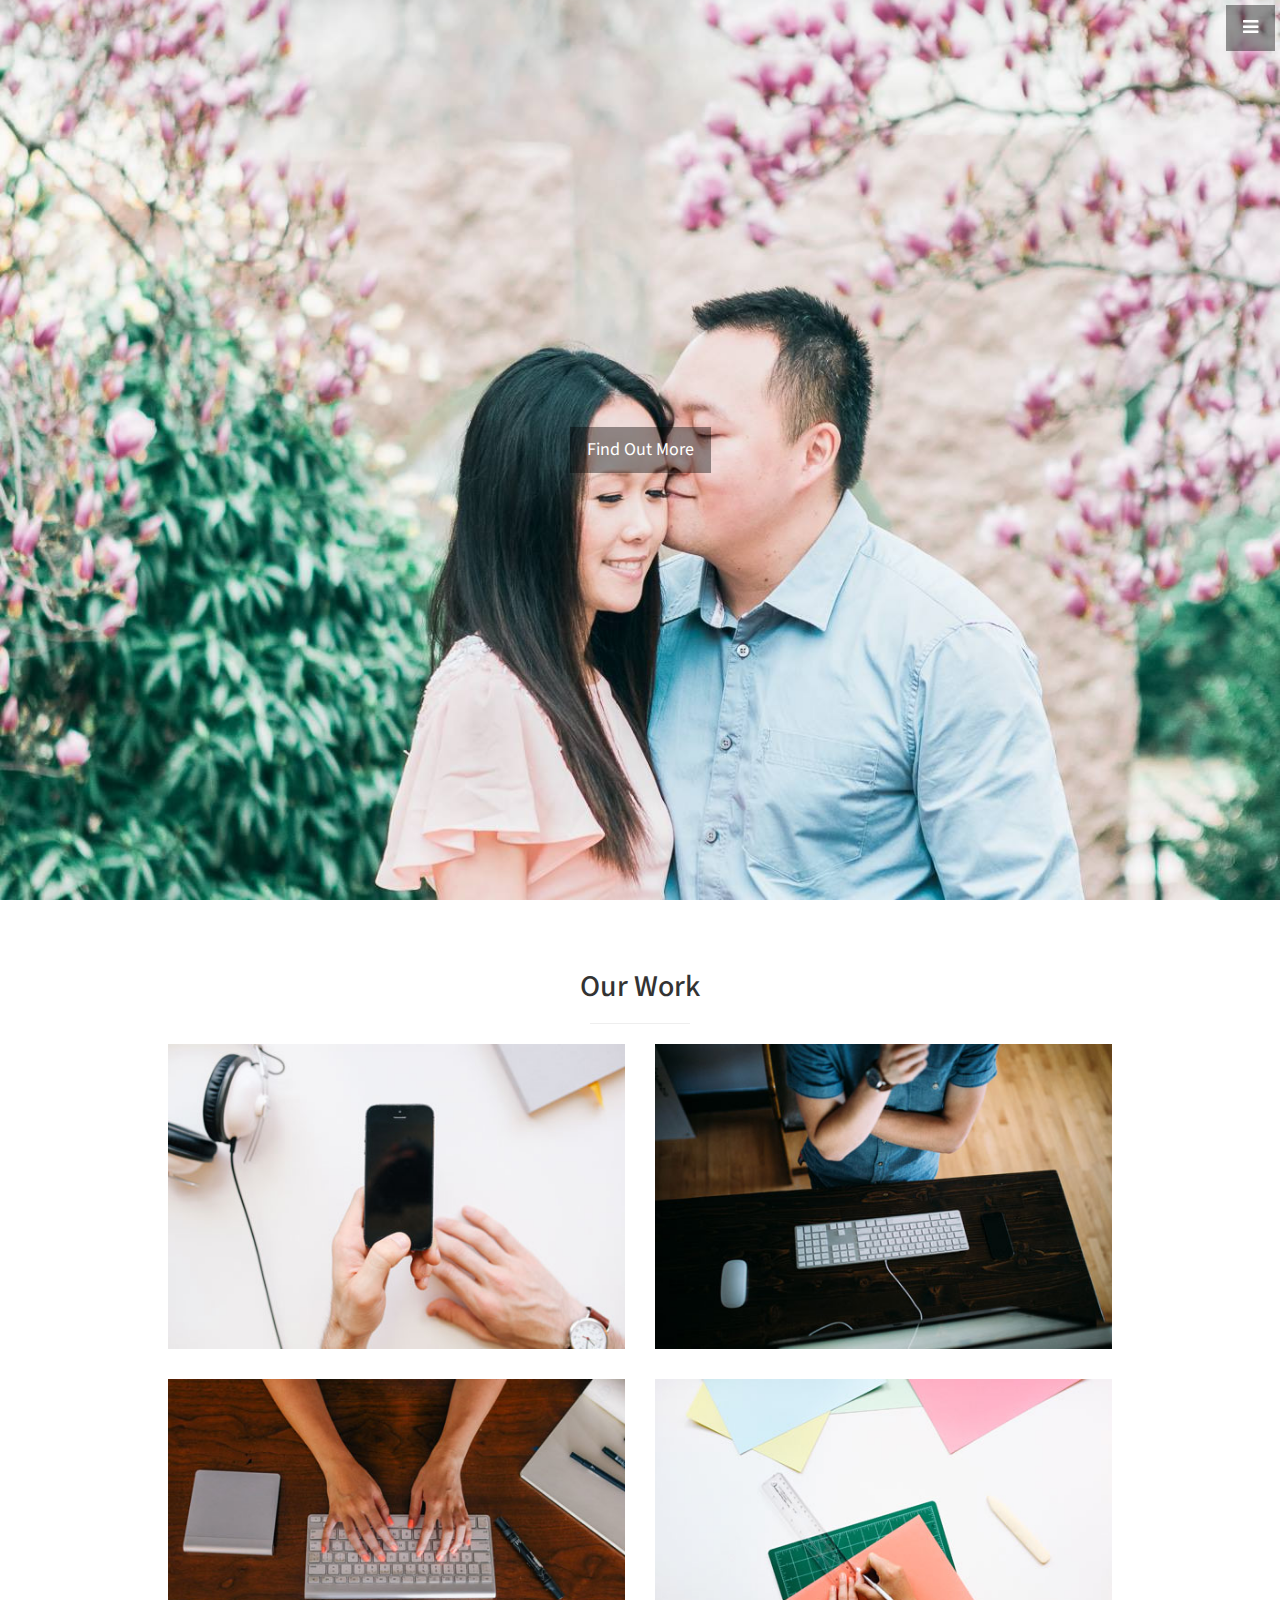
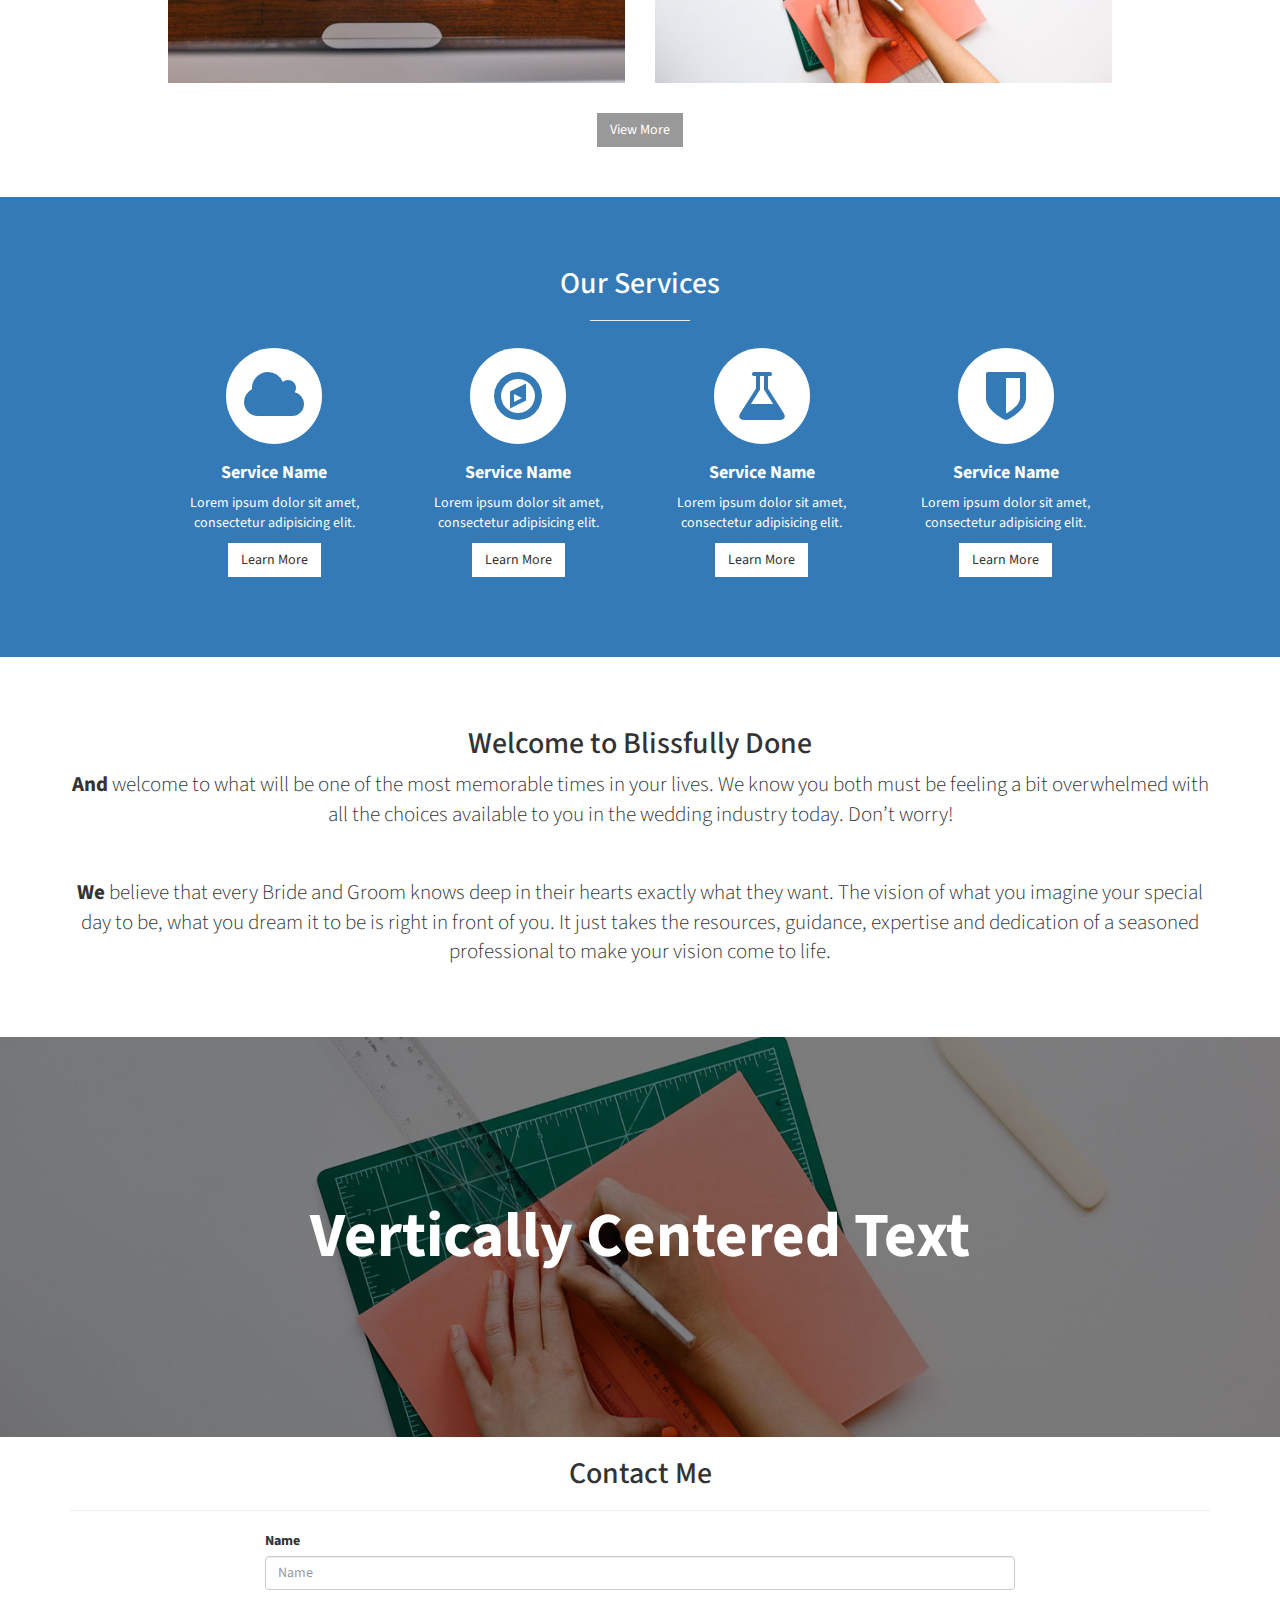
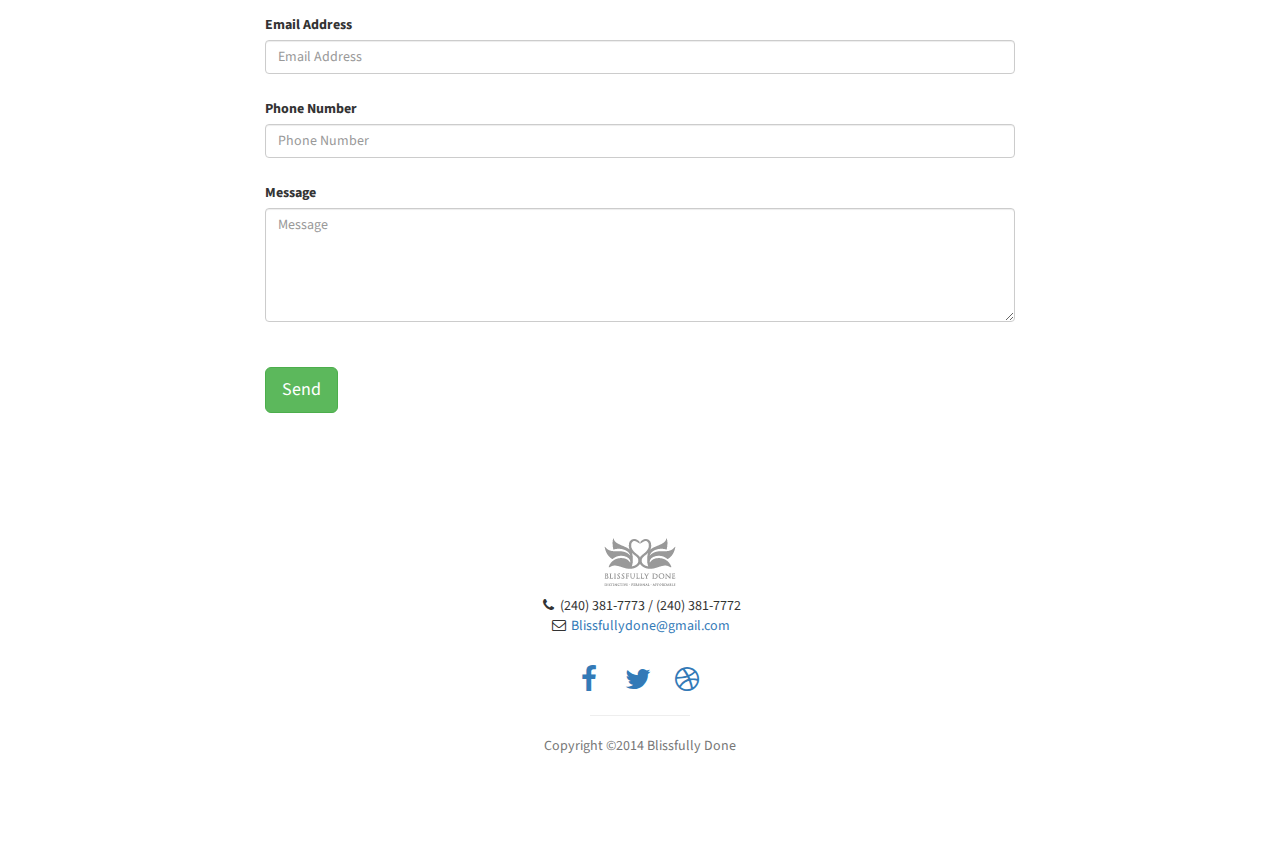
==== BootStrapSample/public_html/Home.html @ 76c8456a "Updated files" ====
<!DOCTYPE html>
<html lang="en">

<head>

    <meta charset="utf-8">
    <meta http-equiv="X-UA-Compatible" content="IE=edge">
    <meta name="viewport" content="width=device-width, initial-scale=1">
    <meta name="description" content="">
    <meta name="author" content="">

    <title>Blissfully Done</title>

    <!-- Bootstrap Core CSS -->
    <link href="css/bootstrap.min.css" rel="stylesheet">

    <!-- Custom CSS -->
    <link href="css/stylish-portfolio.css" rel="stylesheet">

    <!-- Custom Fonts -->
    <link href="font-awesome/css/font-awesome.min.css" rel="stylesheet" type="text/css">
    <link href="http://fonts.googleapis.com/css?family=Source+Sans+Pro:300,400,700,300italic,400italic,700italic" rel="stylesheet" type="text/css">

    <!-- HTML5 Shim and Respond.js IE8 support of HTML5 elements and media queries -->
    <!-- WARNING: Respond.js doesn't work if you view the page via file:// -->
    <!--[if lt IE 9]>
        <script src="https://oss.maxcdn.com/libs/html5shiv/3.7.0/html5shiv.js"></script>
        <script src="https://oss.maxcdn.com/libs/respond.js/1.4.2/respond.min.js"></script>
    <![endif]-->

</head>

<body>

    <!-- Navigation -->
    <a id="menu-toggle" href="#" class="btn btn-dark btn-lg toggle"><i class="fa fa-bars"></i></a>
    <nav id="sidebar-wrapper">
        <ul class="sidebar-nav">
            <a id="menu-close" href="#" class="btn btn-light btn-lg pull-right toggle"><i class="fa fa-times"></i></a>
            <li class="sidebar-brand">
                <a href="#top"  onclick = $("#menu-close").click(); >Blissfully Done</a>
            </li>
            <li>
                <a href="#top" onclick = $("#menu-close").click(); >Home</a>
            </li>
             <li>
                <a href="#portfolio" onclick = $("#menu-close").click(); >Portfolio</a>
            </li>            
            <li>
                <a href="#services" onclick = $("#menu-close").click(); >Services</a>
            </li>
           <li>
                <a href="#about" onclick = $("#menu-close").click(); >About</a>
            </li>
            <li>
                <a href="#contact" onclick = $("#menu-close").click(); >Contact</a>
            </li>
        </ul>
    </nav>

    <!-- Header -->
    <header id="top" class="header">
        <div class="text-vertical-center">            
            <a href="#portfolio" class="btn btn-dark btn-lg">Find Out More</a>
        </div>
    </header>

     <!-- Portfolio -->
    <section id="portfolio" class="portfolio">
        <div class="container">
            <div class="row">
                <div class="col-lg-10 col-lg-offset-1 text-center">
                    <h2>Our Work</h2>
                    <hr class="small">
                    <div class="row">
                        <div class="col-md-6">
                            <div class="portfolio-item">
                                <a href="#">
                                    <img class="img-portfolio img-responsive" src="Images/portfolio-1.jpg">
                                </a>
                            </div>
                        </div>
                        <div class="col-md-6">
                            <div class="portfolio-item">
                                <a href="#">
                                    <img class="img-portfolio img-responsive" src="Images/portfolio-2.jpg">
                                </a>
                            </div>
                        </div>
                        <div class="col-md-6">
                            <div class="portfolio-item">
                                <a href="#">
                                    <img class="img-portfolio img-responsive" src="Images/portfolio-3.jpg">
                                </a>
                            </div>
                        </div>
                        <div class="col-md-6">
                            <div class="portfolio-item">
                                <a href="#">
                                    <img class="img-portfolio img-responsive" src="Images/portfolio-4.jpg">
                                </a>
                            </div>
                        </div>
                    </div>
                    <!-- /.row (nested) -->
                    <a id="btnViewMore" href="#ViewMore" onclick = $("#btnViewMore").click(); class="btn btn-dark">View More</a>
                </div>
                <!-- /.col-lg-10 -->
            </div>
            <!-- /.row -->
        </div>
        <!-- /.container -->
    </section>
    
     <!-- View More -->
     <section id="ViewMore" class="Viewmore">
        <div class="container">
            <div class="row">
                <div class="col-lg-10 col-lg-offset-1 text-center">                    
                    <hr class="small">
                    <div class="row">
                        <div class="col-sm-2">
                            <div class="portfolio-item">
                                <a href="#">
                                    <img class="img-portfolio img-responsive" src="Images/portfolio-1.jpg">
                                </a>
                            </div>
                        </div>
                        <div class="col-sm-2">
                            <div class="portfolio-item">
                                <a href="#">
                                    <img class="img-portfolio img-responsive" src="Images/portfolio-2.jpg">
                                </a>
                            </div>
                        </div>
                        <div class="col-sm-2">
                            <div class="portfolio-item">
                                <a href="#">
                                    <img class="img-portfolio img-responsive" src="Images/portfolio-3.jpg">
                                </a>
                            </div>
                        </div>
                        <div class="col-sm-2">
                            <div class="portfolio-item">
                                <a href="#">
                                    <img class="img-portfolio img-responsive" src="Images/portfolio-4.jpg">
                                </a>
                            </div>
                        </div>
                    </div>                   
                </div>                
            </div>
        </div>
    </section>

    <!-- Services -->
    <!-- The circle icons use Font Awesome's stacked icon classes. For more information, visit http://fontawesome.io/examples/ -->
    <section id="services" class="services bg-primary">
        <div class="container">
            <div class="row text-center">
                <div class="col-lg-10 col-lg-offset-1">
                    <h2>Our Services</h2>
                    <hr class="small">
                    <div class="row">
                        <div class="col-md-3 col-sm-6">
                            <div class="service-item">
                                <span class="fa-stack fa-4x">
                                <i class="fa fa-circle fa-stack-2x"></i>
                                <i class="fa fa-cloud fa-stack-1x text-primary"></i>
                            </span>
                                <h4>
                                    <strong>Service Name</strong>
                                </h4>
                                <p>Lorem ipsum dolor sit amet, consectetur adipisicing elit.</p>
                                <a href="#" class="btn btn-light">Learn More</a>
                            </div>
                        </div>
                        <div class="col-md-3 col-sm-6">
                            <div class="service-item">
                                <span class="fa-stack fa-4x">
                                <i class="fa fa-circle fa-stack-2x"></i>
                                <i class="fa fa-compass fa-stack-1x text-primary"></i>
                            </span>
                                <h4>
                                    <strong>Service Name</strong>
                                </h4>
                                <p>Lorem ipsum dolor sit amet, consectetur adipisicing elit.</p>
                                <a href="#" class="btn btn-light">Learn More</a>
                            </div>
                        </div>
                        <div class="col-md-3 col-sm-6">
                            <div class="service-item">
                                <span class="fa-stack fa-4x">
                                <i class="fa fa-circle fa-stack-2x"></i>
                                <i class="fa fa-flask fa-stack-1x text-primary"></i>
                            </span>
                                <h4>
                                    <strong>Service Name</strong>
                                </h4>
                                <p>Lorem ipsum dolor sit amet, consectetur adipisicing elit.</p>
                                <a href="#" class="btn btn-light">Learn More</a>
                            </div>
                        </div>
                        <div class="col-md-3 col-sm-6">
                            <div class="service-item">
                                <span class="fa-stack fa-4x">
                                <i class="fa fa-circle fa-stack-2x"></i>
                                <i class="fa fa-shield fa-stack-1x text-primary"></i>
                            </span>
                                <h4>
                                    <strong>Service Name</strong>
                                </h4>
                                <p>Lorem ipsum dolor sit amet, consectetur adipisicing elit.</p>
                                <a href="#" class="btn btn-light">Learn More</a>
                            </div>
                        </div>
                    </div>
                    <!-- /.row (nested) -->
                </div>
                <!-- /.col-lg-10 -->
            </div>
            <!-- /.row -->
        </div>
        <!-- /.container -->
    </section>

    <!-- About -->
    <section id="about" class="about">
        <div class="container">
            <div class="row">
                <div class="col-lg-12 text-center">
                    <h2>Welcome to Blissfully Done</h2>
                    <p class="lead"><b>And</b> welcome to what will be one of the most memorable times in your lives. We know you both must be feeling a bit overwhelmed with all the choices available to you in the wedding industry today. Don’t worry! </br> </br>  </p>
                    <p class="lead"><b>We</b> believe that every Bride and Groom knows deep in their hearts exactly what they want. The vision of what you imagine your special day to be, what you dream it to be is right in front of you. It just takes the resources, guidance, expertise and dedication of a seasoned professional to make your vision come to life.</p>
                </div>
            </div>
            <!-- /.row -->
        </div>
        <!-- /.container -->
    </section>
 
    
   <!-- Callout -->
   <aside class="callout">
        <div class="text-vertical-center">
            <h1>Vertically Centered Text</h1>
        </div>
    </aside>

   

    <!-- Call to Action 
    <aside class="call-to-action bg-primary">
        <div class="container">
            <div class="row">
                <div class="col-lg-12 text-center">
                    <h3>The buttons below are impossible to resist.</h3>
                    <a href="#" class="btn btn-lg btn-light">Click Me!</a>
                    <a href="#" class="btn btn-lg btn-dark">Look at Me!</a>
                </div>
            </div>
        </div>
    </aside>
-->
    <!-- Map 
    <section id="contact" class="map">
        <iframe width="100%" height="100%" frameborder="0" scrolling="no" marginheight="0" marginwidth="0" src="https://maps.google.com/maps?f=q&amp;source=s_q&amp;hl=en&amp;geocode=&amp;q=Twitter,+Inc.,+Market+Street,+San+Francisco,+CA&amp;aq=0&amp;oq=twitter&amp;sll=28.659344,-81.187888&amp;sspn=0.128789,0.264187&amp;ie=UTF8&amp;hq=Twitter,+Inc.,+Market+Street,+San+Francisco,+CA&amp;t=m&amp;z=15&amp;iwloc=A&amp;output=embed">
        <br />
        <small>
            <a href="https://maps.google.com/maps?f=q&amp;source=embed&amp;hl=en&amp;geocode=&amp;q=Twitter,+Inc.,+Market+Street,+San+Francisco,+CA&amp;aq=0&amp;oq=twitter&amp;sll=28.659344,-81.187888&amp;sspn=0.128789,0.264187&amp;ie=UTF8&amp;hq=Twitter,+Inc.,+Market+Street,+San+Francisco,+CA&amp;t=m&amp;z=15&amp;iwloc=A"></a>
        </small>
        </iframe>
    </section>
-->
<section id="contact">
        <div class="container">
            <div class="row">
                <div class="col-lg-12 text-center">
                    <h2>Contact Me</h2>
                    <hr class="star-primary">
                </div>
            </div>
            <div class="row">
                <div class="col-lg-8 col-lg-offset-2">
                    <!-- To configure the contact form email address, go to mail/contact_me.php and update the email address in the PHP file on line 19. -->
                    <!-- The form should work on most web servers, but if the form is not working you may need to configure your web server differently. -->
                    <form name="sentMessage" id="contactForm" novalidate>
                        <div class="row control-group">
                            <div class="form-group col-xs-12 floating-label-form-group controls">
                                <label>Name</label>
                                <input type="text" class="form-control" placeholder="Name" id="name" required data-validation-required-message="Please enter your name.">
                                <p class="help-block text-danger"></p>
                            </div>
                        </div>
                        <div class="row control-group">
                            <div class="form-group col-xs-12 floating-label-form-group controls">
                                <label>Email Address</label>
                                <input type="email" class="form-control" placeholder="Email Address" id="email" required data-validation-required-message="Please enter your email address.">
                                <p class="help-block text-danger"></p>
                            </div>
                        </div>
                        <div class="row control-group">
                            <div class="form-group col-xs-12 floating-label-form-group controls">
                                <label>Phone Number</label>
                                <input type="tel" class="form-control" placeholder="Phone Number" id="phone" required data-validation-required-message="Please enter your phone number.">
                                <p class="help-block text-danger"></p>
                            </div>
                        </div>
                        <div class="row control-group">
                            <div class="form-group col-xs-12 floating-label-form-group controls">
                                <label>Message</label>
                                <textarea rows="5" class="form-control" placeholder="Message" id="message" required data-validation-required-message="Please enter a message."></textarea>
                                <p class="help-block text-danger"></p>
                            </div>
                        </div>
                        <br>
                        <div id="success"></div>
                        <div class="row">
                            <div class="form-group col-xs-12">
                                <button type="submit" class="btn btn-success btn-lg">Send</button>
                            </div>
                        </div>
                    </form>
                </div>
            </div>
        </div>
    </section>
    <!-- Footer -->
    <footer>
        <div class="container">
            <div class="row">
                <div class="col-lg-10 col-lg-offset-1 text-center">
                    <h4><strong> <a href="#">
                                    <img class="img-portfolio img-responsive" src="Images/blissfully-done-flogo.png">
                                </a>
                        </strong>
                    </h4>
                   <!-- <p>3481 Melrose Place<br>Beverly Hills, CA 90210</p> -->
                    <ul class="list-unstyled">
                        <li><i class="fa fa-phone fa-fw"></i> (240) 381-7773 / (240) 381-7772</li>
                        <li><i class="fa fa-envelope-o fa-fw"></i>  <a href="mailto:Blissfullydone@gmail.com">Blissfullydone@gmail.com</a>
                        </li>
                    </ul>
                    <br>
                    <ul class="list-inline">
                        <li>
                            <a href="#"><i class="fa fa-facebook fa-fw fa-2x"></i></a>
                        </li>
                        <li>
                            <a href="#"><i class="fa fa-twitter fa-fw fa-2x"></i></a>
                        </li>
                        <li>
                            <a href="#"><i class="fa fa-dribbble fa-fw fa-2x"></i></a>
                        </li>
                    </ul>
                    <hr class="small">
                    <p class="text-muted">Copyright &copy;2014 Blissfully Done</p>
                </div>
            </div>
        </div>
    </footer>

    <!-- jQuery -->
    <script src="js/jquery.js"></script>
    <script src="js/jqBootstrapValidation.js"></script>
    <script src="js/contact_me.js"></script>

    <!-- Bootstrap Core JavaScript -->
    <script src="js/bootstrap.min.js"></script>

    <!-- Custom Theme JavaScript -->
    <script>
    // Closes the sidebar menu
    $("#menu-close").click(function(e) {
        e.preventDefault();
        $("#sidebar-wrapper").toggleClass("active");
    });

    // Opens the sidebar menu
    $("#menu-toggle").click(function(e) {
        e.preventDefault();
        $("#sidebar-wrapper").toggleClass("active");
    });

    // Scrolls to the selected menu item on the page
    $(function() {
        $('a[href*=#]:not([href=#])').click(function() {
            if (location.pathname.replace(/^\//, '') == this.pathname.replace(/^\//, '') || location.hostname == this.hostname) {

                var target = $(this.hash);
                target = target.length ? target : $('[name=' + this.hash.slice(1) + ']');
                if (target.length) {
                    $('html,body').animate({
                        scrollTop: target.offset().top
                    }, 1000);
                    return false;
                }
            }
        });
    });
    
    //scroll to show more items when View more is clicked
    $("#btnViewMore").click(function(e){
        e.preventDefault();
        $("Viewmore").toggleclass("active");  
    });
    </script>

</body>

</html>
---- BootStrapSample/public_html/css/stylish-portfolio.css ----
/*!
 * Start Bootstrap - Stylish Portfolio Bootstrap Theme (http://startbootstrap.com)
 * Code licensed under the Apache License v2.0.
 * For details, see http://www.apache.org/licenses/LICENSE-2.0.
 */

/* Global Styles */

html,
body {
    width: 100%;
    height: 100%;
}

body {
    font-family: "Source Sans Pro","Helvetica Neue",Helvetica,Arial,sans-serif;
}

.text-vertical-center {
    display: table-cell;
    text-align: center;
    vertical-align: middle;
}

.text-vertical-center h1 {
    margin: 0;
    padding: 0;
    font-size: 4.5em;
    font-weight: 700;
}

/* Custom Button Styles */

.btn-dark {
    border-radius: 0;
    color: #fff;
    background-color: rgba(0,0,0,0.4);
}

.btn-dark:hover,
.btn-dark:focus,
.btn-dark:active {
    color: #fff;
    background-color: rgba(0,0,0,0.7);
}

.btn-light {
    border-radius: 0;
    color: #333;
    background-color: rgb(255,255,255);
}

.btn-light:hover,
.btn-light:focus,
.btn-light:active {
    color: #333;
    background-color: rgba(255,255,255,0.8);
}

/* Custom Horizontal Rule */

hr.small {
    max-width: 100px;
}

/* Side Menu */

#sidebar-wrapper {
    z-index: 1000;
    position: fixed;
    right: 0;
    width: 250px;
    height: 100%;
    margin-right: -250px;
    overflow-y: auto;
    background: #222;
    -webkit-transition: all 0.4s ease 0s;
    -moz-transition: all 0.4s ease 0s;
    -ms-transition: all 0.4s ease 0s;
    -o-transition: all 0.4s ease 0s;
    transition: all 0.4s ease 0s;
}

.sidebar-nav {
    position: absolute;
    top: 0;
    width: 250px;
    margin: 0;
    padding: 0;
    list-style: none;
}

.sidebar-nav li {
    text-indent: 20px;
    line-height: 40px;
}

.sidebar-nav li a {
    display: block;
    text-decoration: none;
    color: #999;
}

.sidebar-nav li a:hover {
    text-decoration: none;
    color: #fff;
    background: rgba(255,255,255,0.2);
}

.sidebar-nav li a:active,
.sidebar-nav li a:focus {
    text-decoration: none;
}

.sidebar-nav > .sidebar-brand {
    height: 55px;
    font-size: 18px;
    line-height: 55px;
}

.sidebar-nav > .sidebar-brand a {
    color: #999;
}

.sidebar-nav > .sidebar-brand a:hover {
    color: #fff;
    background: none;
}

#menu-toggle {
    z-index: 1;
    position: fixed;
    top: 0;
    right: 0;
}

#sidebar-wrapper.active {
    right: 250px;
    width: 250px;
    -webkit-transition: all 0.4s ease 0s;
    -moz-transition: all 0.4s ease 0s;
    -ms-transition: all 0.4s ease 0s;
    -o-transition: all 0.4s ease 0s;
    transition: all 0.4s ease 0s;
}

.toggle {
    margin: 5px 5px 0 0;
}

/* Header */

.header {
    display: table;
    position: relative;
    width: 100%;
    height: 100%;
    background: url(../Images/backgroundImage.jpg) no-repeat center center scroll;
    -webkit-background-size: cover;
    -moz-background-size: cover;
    background-size: cover;
    -o-background-size: cover;
}

/* About */

.about {
    padding: 50px 0;
}

/* Services */

.services {
    padding: 50px 0;
}

.service-item {
    margin-bottom: 30px;
}

/* Callout */

.callout {
    display: table;
    width: 100%;
    height: 400px;
    color: #fff;
    background: url(../Images/callout.jpg) no-repeat center center scroll;
    -webkit-background-size: cover;
    -moz-background-size: cover;
    background-size: cover;
    -o-background-size: cover;
}

/* Portfolio */

.portfolio {
    padding: 50px 0;
}

.portfolio-item {
    margin-bottom: 30px;
}

.img-portfolio {
    margin: 0 auto;
}

.img-portfolio:hover {
    opacity: 0.8;
}

/*View More */
.Viewmore
{
    display: none;
}
.Viewmore.active
{
    display: inline-block;
}
/* Call to Action */

.call-to-action {
    padding: 50px 0;
}

.call-to-action .btn {
    margin: 10px;
}

/* Map */

.map {
    height: 500px;
}

@media(max-width:768px) {
    .map {
        height: 75%;
    }
}

/* Footer */

footer {
    padding: 100px 0;
}
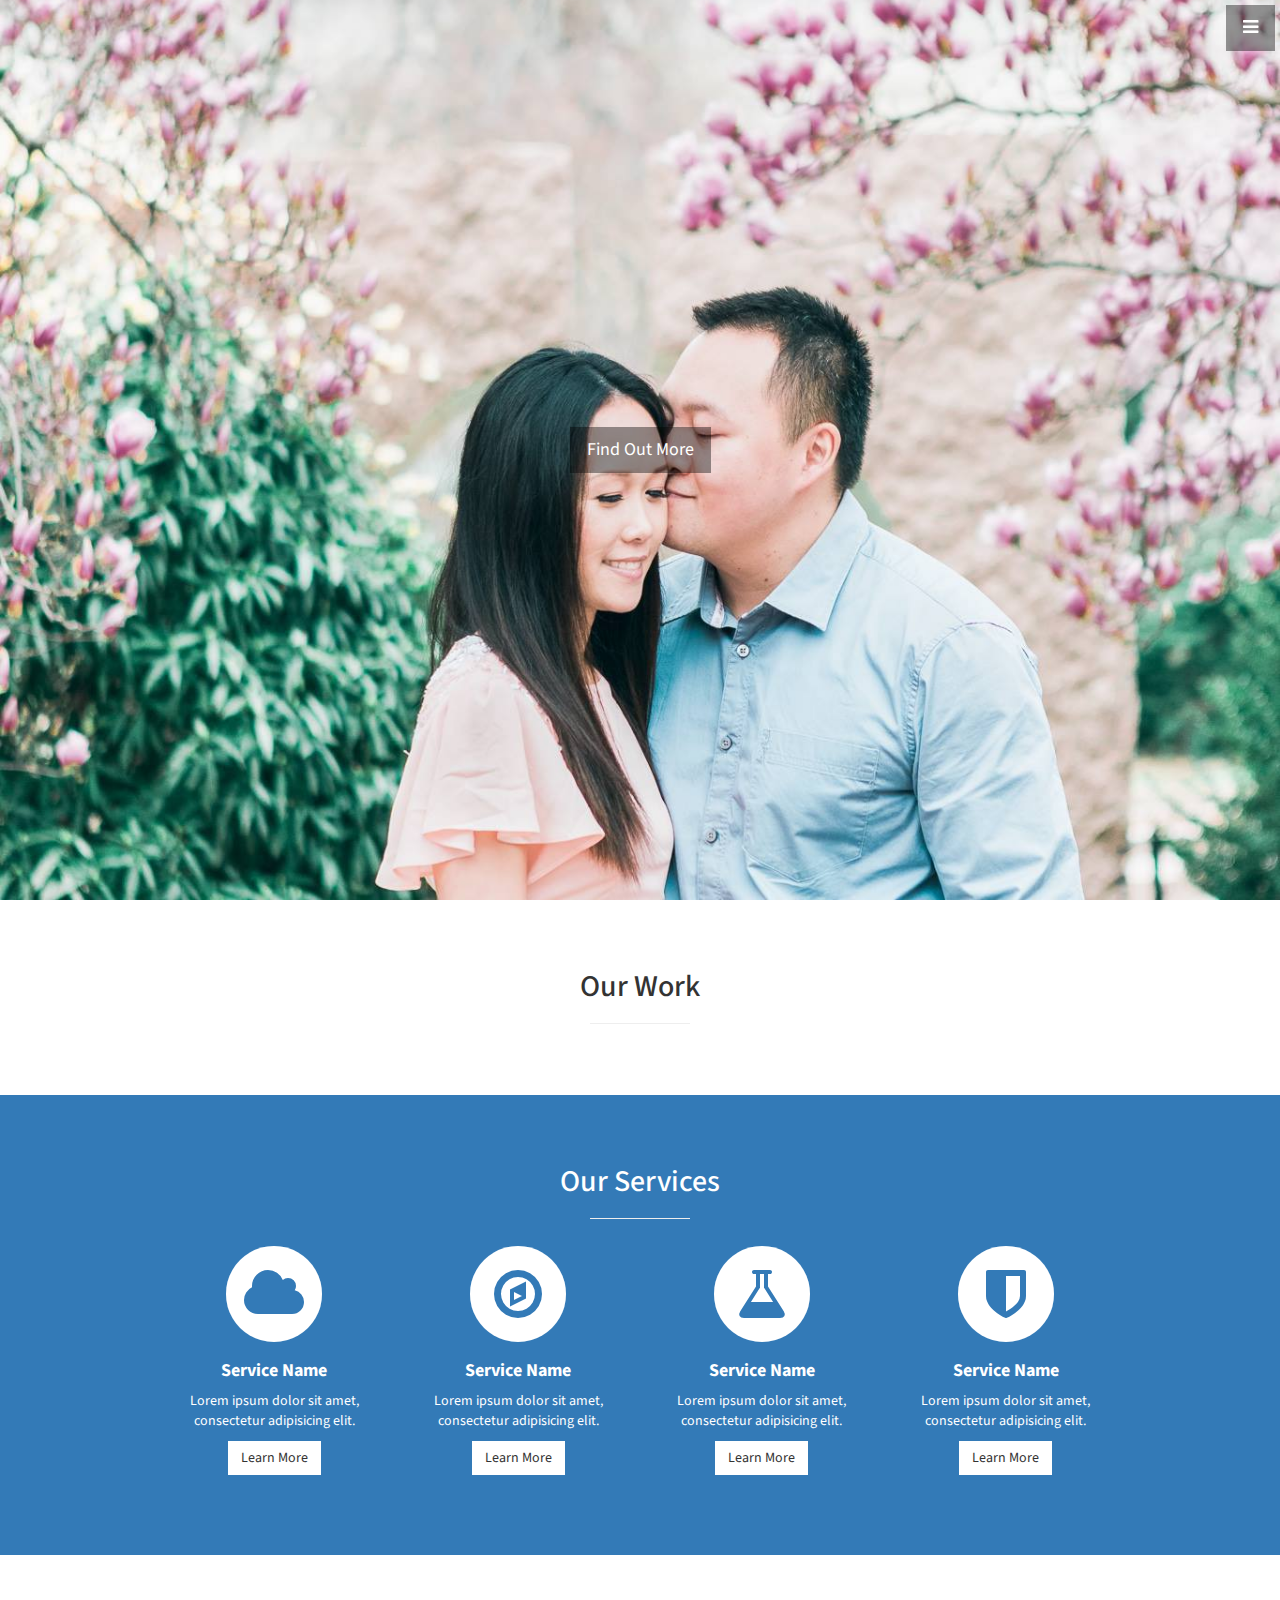
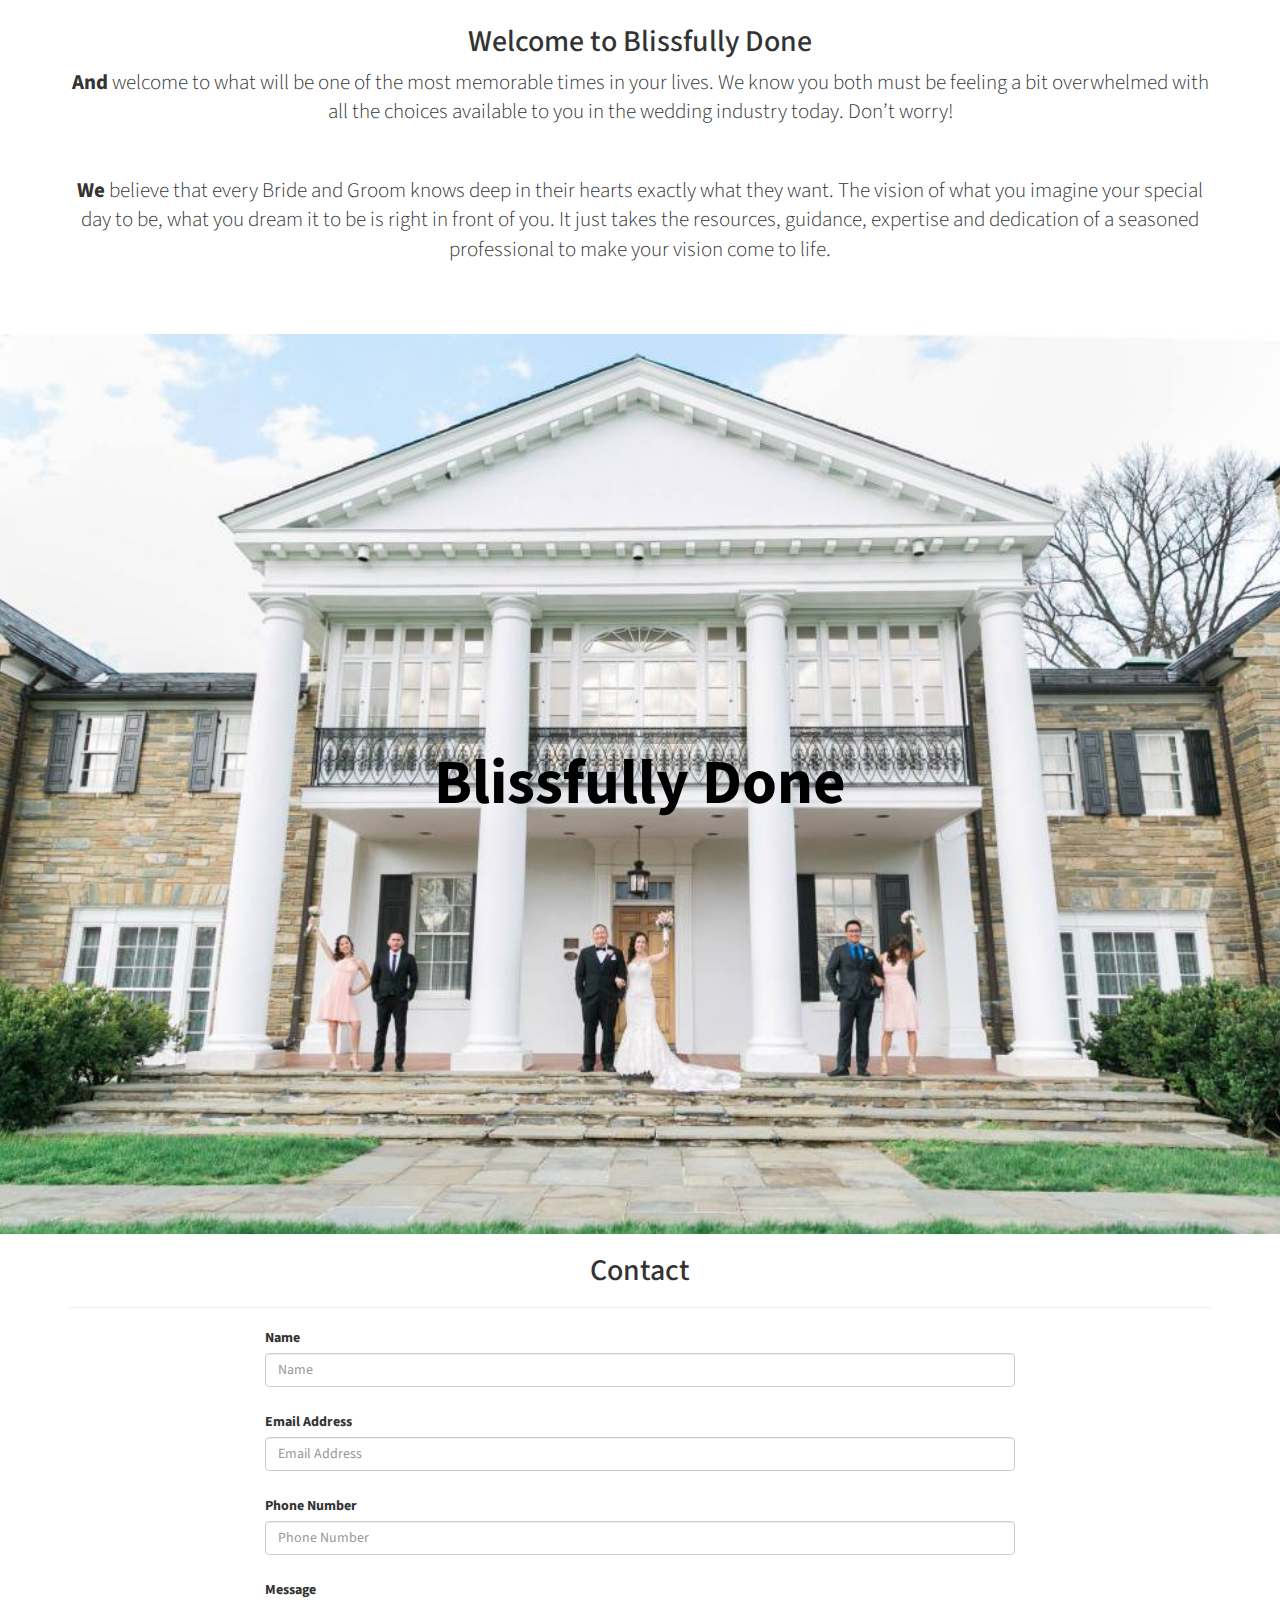
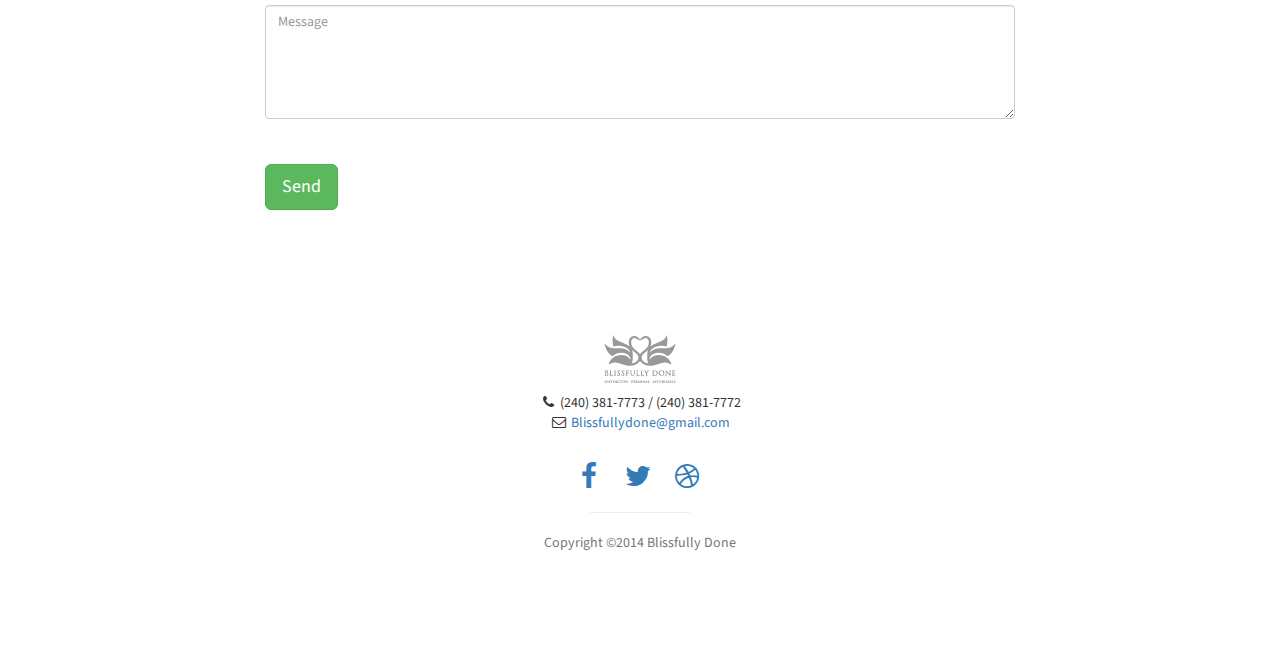
==== commit bd8e867b: "updated" ====
--- a/BootStrapSample/public_html/Home.html
+++ b/BootStrapSample/public_html/Home.html
@@ -67,52 +67,27 @@
 
      <!-- Portfolio -->
     <section id="portfolio" class="portfolio">
-        <div class="container">
-            <div class="row">
-                <div class="col-lg-10 col-lg-offset-1 text-center">
-                    <h2>Our Work</h2>
-                    <hr class="small">
-                    <div class="row">
-                        <div class="col-md-6">
-                            <div class="portfolio-item">
-                                <a href="#">
-                                    <img class="img-portfolio img-responsive" src="Images/portfolio-1.jpg">
-                                </a>
-                            </div>
-                        </div>
-                        <div class="col-md-6">
-                            <div class="portfolio-item">
-                                <a href="#">
-                                    <img class="img-portfolio img-responsive" src="Images/portfolio-2.jpg">
-                                </a>
-                            </div>
-                        </div>
-                        <div class="col-md-6">
-                            <div class="portfolio-item">
-                                <a href="#">
-                                    <img class="img-portfolio img-responsive" src="Images/portfolio-3.jpg">
-                                </a>
-                            </div>
-                        </div>
-                        <div class="col-md-6">
-                            <div class="portfolio-item">
-                                <a href="#">
-                                    <img class="img-portfolio img-responsive" src="Images/portfolio-4.jpg">
-                                </a>
-                            </div>
-                        </div>
-                    </div>
-                    <!-- /.row (nested) -->
-                    <a id="btnViewMore" href="#ViewMore" onclick = $("#btnViewMore").click(); class="btn btn-dark">View More</a>
-                </div>
-                <!-- /.col-lg-10 -->
-            </div>
-            <!-- /.row -->
-        </div>
+        
+        <div class="container-fluid ">
+            <div class="col-lg-10 col-lg-offset-1 text-center">
+          <h2>Our Work</h2>
+          <hr class="small">
+             <div class="row">
+                        <div class="col-md-12">
+                            <div class="parallax-thumbnail" style="background-image: url()">
+                                <a href="#">
+                                    
+                                </a>
+                            </div>
+                        </div>
+             </div>           
+         </div>
+            </div>
+            <!-- /.row -->        
         <!-- /.container -->
     </section>
     
-     <!-- View More -->
+     <!-- View More 
      <section id="ViewMore" class="Viewmore">
         <div class="container">
             <div class="row">
@@ -152,7 +127,7 @@
             </div>
         </div>
     </section>
-
+   -->
     <!-- Services -->
     <!-- The circle icons use Font Awesome's stacked icon classes. For more information, visit http://fontawesome.io/examples/ -->
     <section id="services" class="services bg-primary">
@@ -243,7 +218,7 @@
    <!-- Callout -->
    <aside class="callout">
         <div class="text-vertical-center">
-            <h1>Vertically Centered Text</h1>
+            <h1 style="color: black" >Blissfully Done</h1>
         </div>
     </aside>
 
@@ -276,7 +251,7 @@
         <div class="container">
             <div class="row">
                 <div class="col-lg-12 text-center">
-                    <h2>Contact Me</h2>
+                    <h2>Contact</h2>
                     <hr class="star-primary">
                 </div>
             </div>
@@ -400,10 +375,10 @@
     });
     
     //scroll to show more items when View more is clicked
-    $("#btnViewMore").click(function(e){
-        e.preventDefault();
-        $("Viewmore").toggleclass("active");  
-    });
+   // $("#btnViewMore").click(function(e){
+   //     e.preventDefault();
+  //      $("Viewmore").toggleclass("active");  
+  //  });
     </script>
 
 </body>
--- a/BootStrapSample/public_html/css/stylish-portfolio.css
+++ b/BootStrapSample/public_html/css/stylish-portfolio.css
@@ -181,11 +181,11 @@
 /* Callout */
 
 .callout {
-    display: table;
+    display:table;
     width: 100%;
-    height: 400px;
-    color: #fff;
-    background: url(../Images/callout.jpg) no-repeat center center scroll;
+    height: 100%;
+    color: #fff;
+    background: url(../Images/AboutUS.jpg) no-repeat center center scroll;
     -webkit-background-size: cover;
     -moz-background-size: cover;
     background-size: cover;
@@ -213,7 +213,7 @@
 /*View More */
 .Viewmore
 {
-    display: none;
+   display: none;
 }
 .Viewmore.active
 {
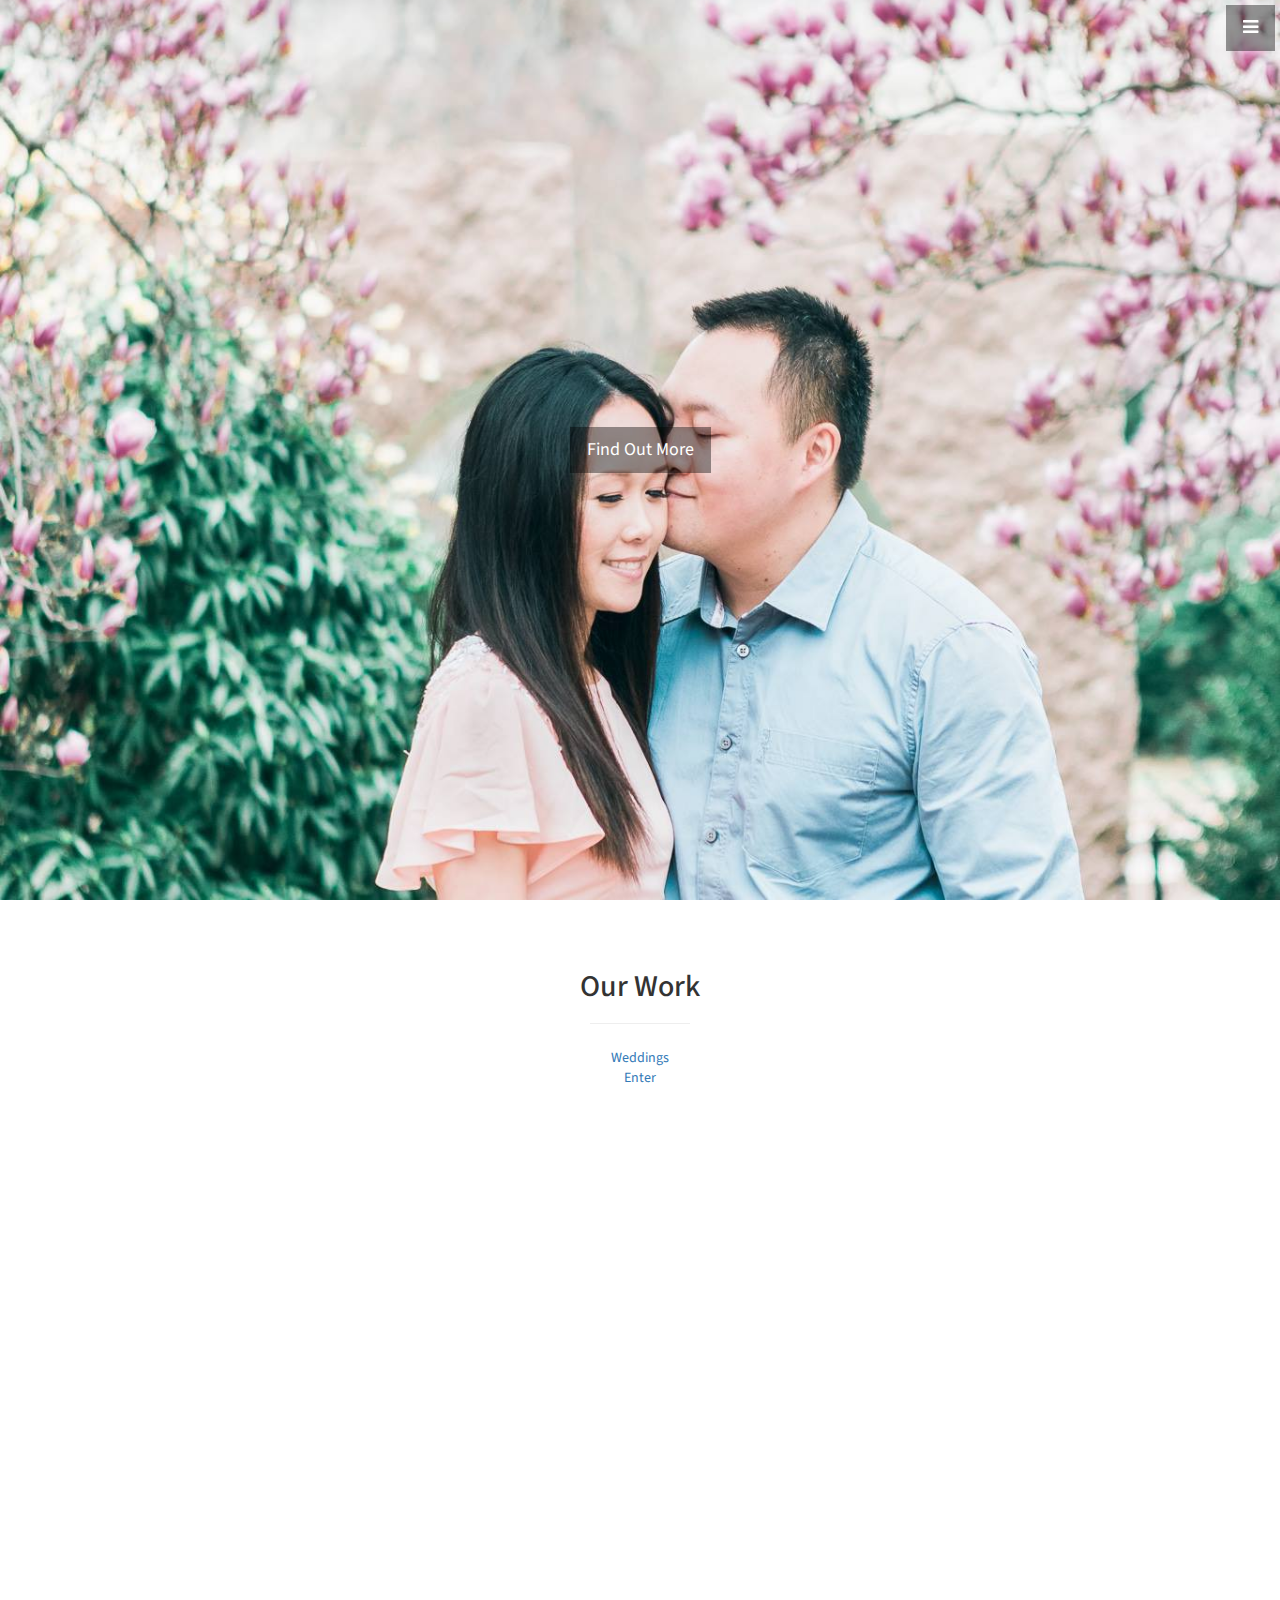
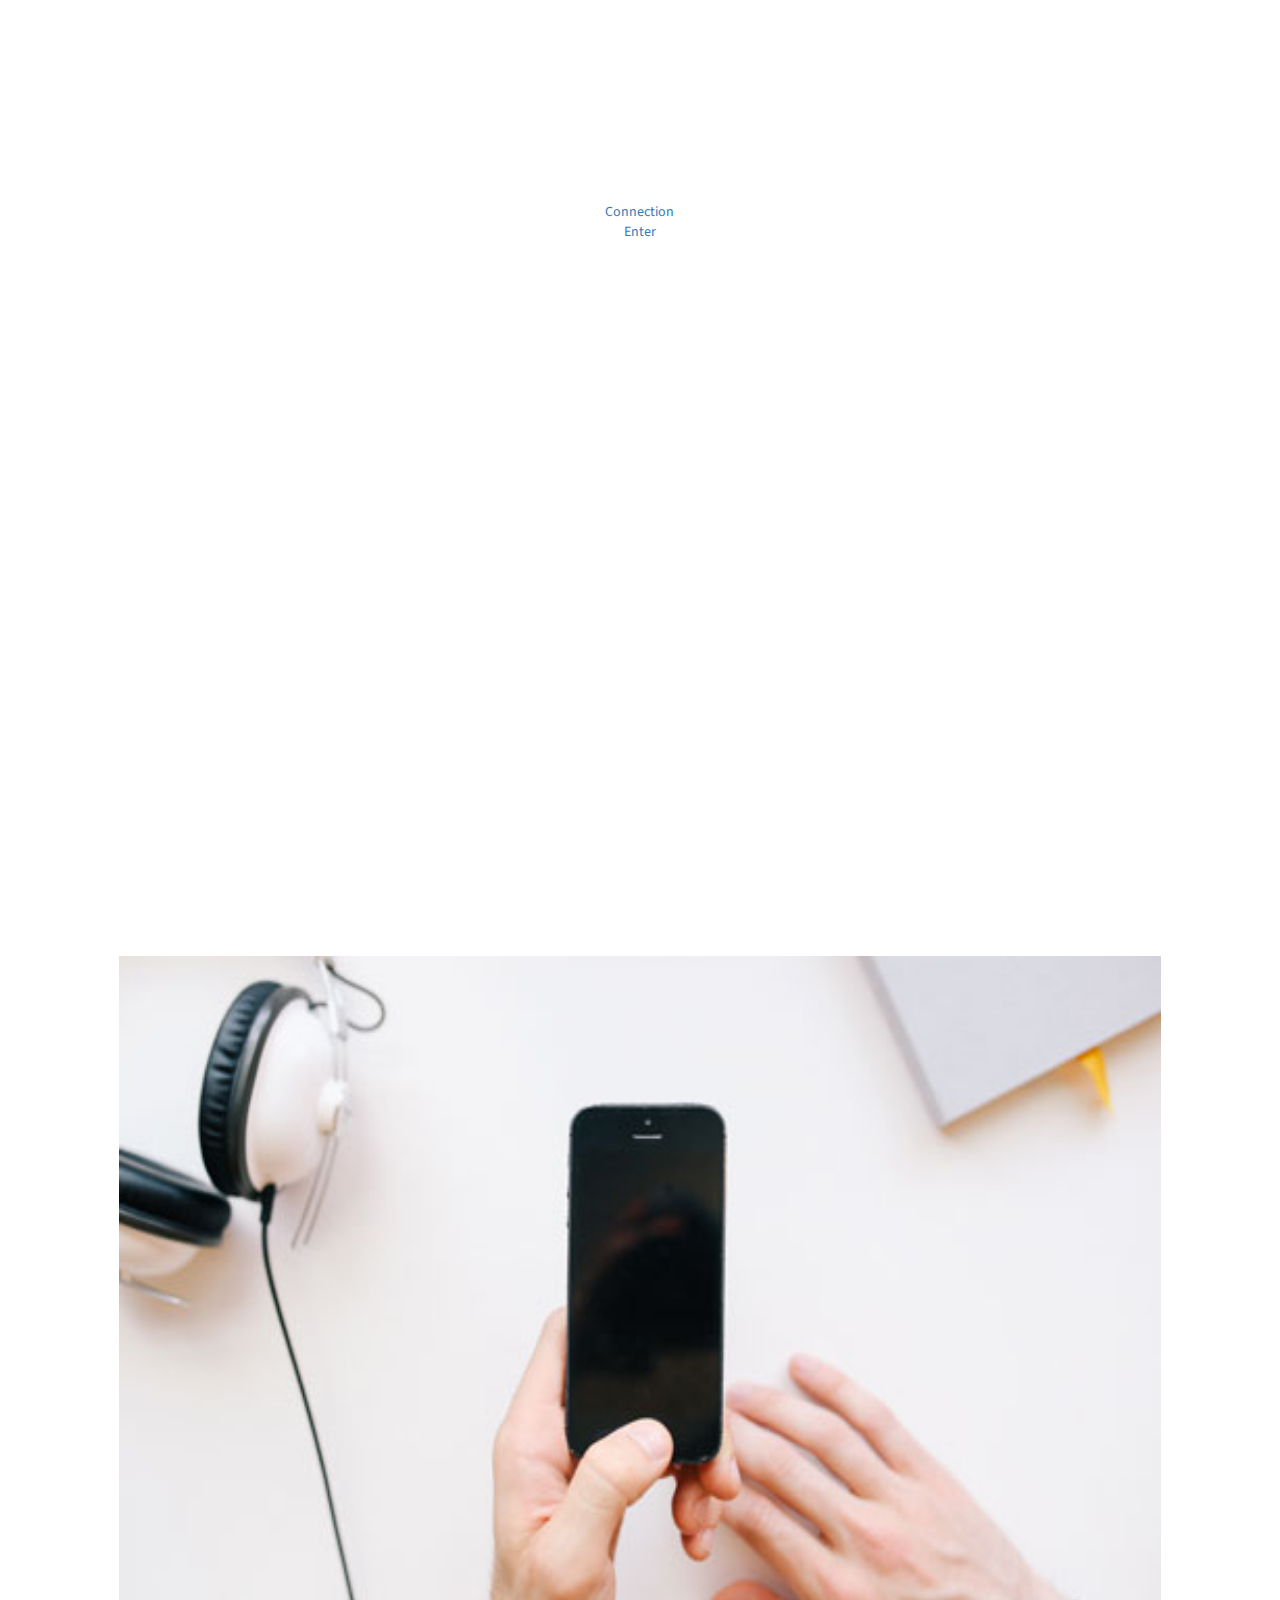
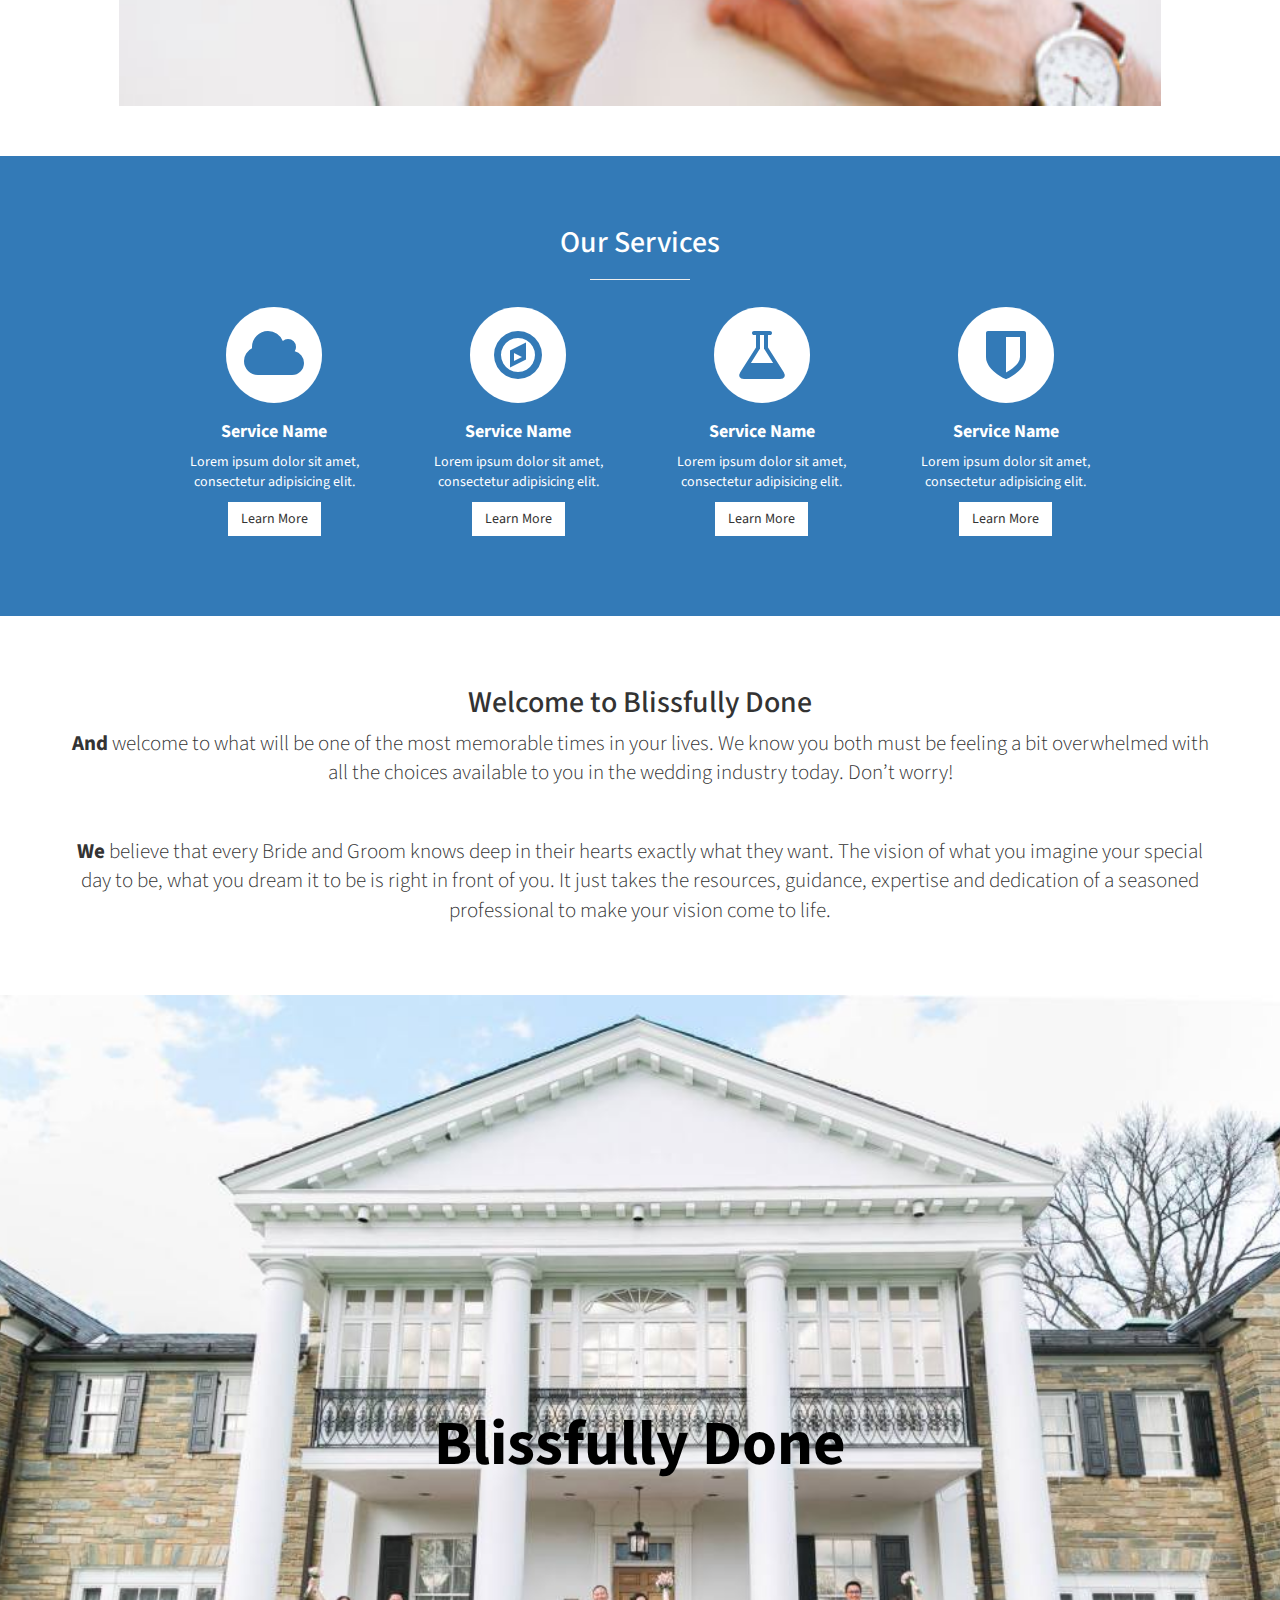
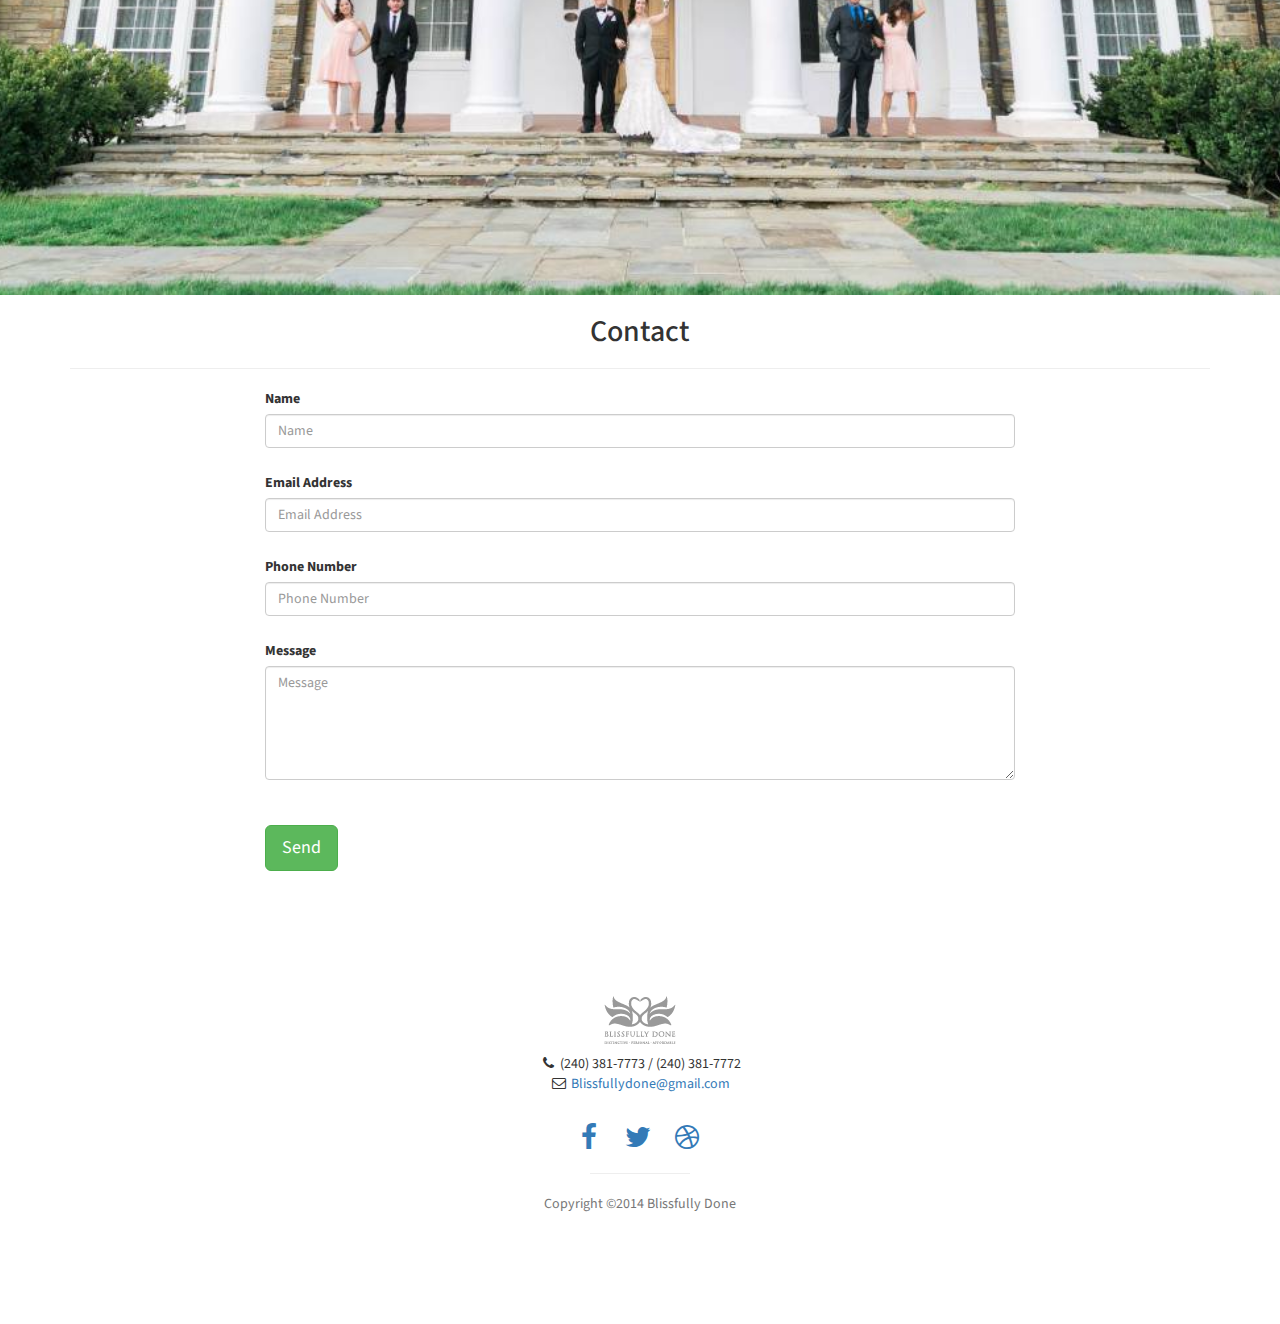
==== commit d34089b4: "updated" ====
--- a/BootStrapSample/public_html/Home.html
+++ b/BootStrapSample/public_html/Home.html
@@ -71,22 +71,121 @@
         <div class="container-fluid ">
             <div class="col-lg-10 col-lg-offset-1 text-center">
           <h2>Our Work</h2>
-          <hr class="small">
-             <div class="row">
-                        <div class="col-md-12">
-                            <div class="parallax-thumbnail" style="background-image: url()">
-                                <a href="#">
-                                    
-                                </a>
-                            </div>
-                        </div>
-             </div>           
-         </div>
-            </div>
+          <hr class="small">             		
+			<div class="row" id="Post-Weddings">
+				<div class="medium-12 columns">				
+					 <div class="parallax-thumbnail" style="background-image: url('http://www.gabemcclintock.com/wp-content/uploads/2015/01/mainWeddingGalleryImage.jpg'); background-position: 50% 32.6px;" data-stellar-background-ratio="0.2">
+						<div class="text-center">
+							<a href="http://www.gabemcclintock.com/a/weddings/"><span>Weddings</span><br>Enter</a>
+						</div>
+					</div>				    
+				</div>
+			</div>
+			<div class="row" id="Post-Connection">
+				<div class="medium-12 columns">
+				
+									<div class="parallax-thumbnail"
+									style="background-image: url(&quot;http://www.gabemcclintock.com/wp-content/uploads/2015/01/mainConnectionGalleryImage.jpg&quot;); 
+									">
+								
+						<div class="text-center">
+							<a href="http://www.gabemcclintock.com/a/connection/"><span>Connection</span><br>Enter</a>
+						</div>
+					</div>				    
+				</div>				 
+			</div>
+			
+			<div class="row" id="Pos">
+				 <div class="medium-12 columns">
+							<div class="parallax-thumbnail">
+                                <a class="par" href="#">
+                                    <img class="parallax-thumbnail img-responsive" src="Images/portfolio-1.jpg">
+                                </a>
+                            </div> 
+				</div>
+			</div>
+		 			
             <!-- /.row -->        
         <!-- /.container -->
     </section>
-    
+	<!--
+    <section id="recent-blog-posts">
+		
+		<ul class="medium-block-grid-4">
+    	<li>
+	    <div class="blog-thumbnail" style="background-image: url('http://www.gabemcclintock.com/wp-content/uploads/2014/12/SierraJohn-1000x1000.jpg');">
+			<div class="text-center">
+				<div><a href="http://www.gabemcclintock.com/2014/12/sayulita-wedding-photographer-sierra-john/"><span>sierra and john . mexico</span></a></div>
+			</div>
+		</div>
+    	</li>
+
+	 
+    	<li>
+	    <div class="blog-thumbnail" style="background-image: url('http://www.gabemcclintock.com/wp-content/uploads/2014/12/BethBen-1000x1000.jpg');">
+			<div class="text-center">
+				<div><a href="http://www.gabemcclintock.com/2014/12/australia-wedding-photographer-beth-ben/"><span>Beth and Ben . Australia</span></a></div>
+			</div>
+		</div>
+    	</li>
+
+	 
+    	<li>
+	    <div class="blog-thumbnail" style="background-image: url('http://www.gabemcclintock.com/wp-content/uploads/2014/10/NicoleJonConnection-1000x1000.jpg');">
+			<div class="text-center">
+				<div><a href="http://www.gabemcclintock.com/2014/10/san-francisco-photographer-nicole-jon/"><span>nicole and jon . san francisco</span></a></div>
+			</div>
+		</div>
+    	</li>
+
+	 
+    	<li>
+	    <div class="blog-thumbnail" style="background-image: url('http://www.gabemcclintock.com/wp-content/uploads/2014/10/emilyglen-1000x1000.jpg');">
+			<div class="text-center">
+				<div><a href="http://www.gabemcclintock.com/2014/10/calgary-photographer-emily-glenn/"><span>emily and glenn . calgary</span></a></div>
+			</div>
+		</div>
+    	</li>
+
+	 
+    	<li>
+	    <div class="blog-thumbnail" style="background-image: url('http://www.gabemcclintock.com/wp-content/uploads/2014/09/kelseyjeff-1000x1000.jpg');">
+			<div class="text-center">
+				<div><a href="http://www.gabemcclintock.com/2014/09/canada-wedding-photographer-kelsey-jeff/"><span>kelsey and jeff . banff</span></a></div>
+			</div>
+		</div>
+    	</li>
+
+	 
+    	<li>
+	    <div class="blog-thumbnail" style="background-image: url('http://www.gabemcclintock.com/wp-content/uploads/2014/07/RebeccaDave-1000x1000.jpg');">
+			<div class="text-center">
+				<div><a href="http://www.gabemcclintock.com/2014/07/tofino-wedding-photographer-rebecca-dave/"><span>rebecca and dave . tofino</span></a></div>
+			</div>
+		</div>
+    	</li>
+
+	 
+    	<li>
+	    <div class="blog-thumbnail" style="background-image: url('http://www.gabemcclintock.com/wp-content/uploads/2014/06/SarahJosh-1000x1000.jpg');">
+			<div class="text-center">
+				<div><a href="http://www.gabemcclintock.com/2014/06/iceland-photographer-sarah-josh/"><span>sarah and josh . iceland</span></a></div>
+			</div>
+		</div>
+    	</li>
+
+	 
+    	<li>
+	    <div class="blog-thumbnail" style="background-image: url('http://www.gabemcclintock.com/wp-content/uploads/2013/12/brittanykurt-1000x1000.jpg');">
+			<div class="text-center">
+				<div><a href="http://www.gabemcclintock.com/2013/12/st-lucia-wedding-photographer-brittany-kurt/"><span>brittany and kurt . st lucia</span></a></div>
+			</div>
+		</div>
+    	</li>
+
+	 </ul>			
+		</section>
+    -->
      <!-- View More 
      <section id="ViewMore" class="Viewmore">
         <div class="container">
--- a/BootStrapSample/public_html/css/stylish-portfolio.css
+++ b/BootStrapSample/public_html/css/stylish-portfolio.css
@@ -245,4 +245,42 @@
 
 footer {
     padding: 100px 0;
+}
+
+.parallax-thumbnail {
+    background-position: 50% 50%;
+    background-repeat: no-repeat;
+    background-attachment: fixed;
+    -webkit-background-size: cover;
+    -moz-background-size: cover;
+    -o-background-size: cover;
+    background-size: cover;
+    height: 750px;
+    margin-top: .4rem;
+}
+
+.blog-thumbnail {
+    background-position: center center;
+    background-repeat: no-repeat;
+    -webkit-background-size: contain;
+    -moz-background-size: contain;
+    -o-background-size: contain;
+    background-size: contain;
+    display: block;
+    width: 100%;
+    position: relative;
+    overflow: hidden;
+}
+
+[class*="block-grid-"] {
+    display: block;
+    padding: 0;
+    margin: 0 -0.46875rem;
+}
+
+#recent-blog-posts [class*="block-grid-"]>li {
+    display: block;
+    height: auto;
+    float: left;
+    padding: 0.46875rem;
 }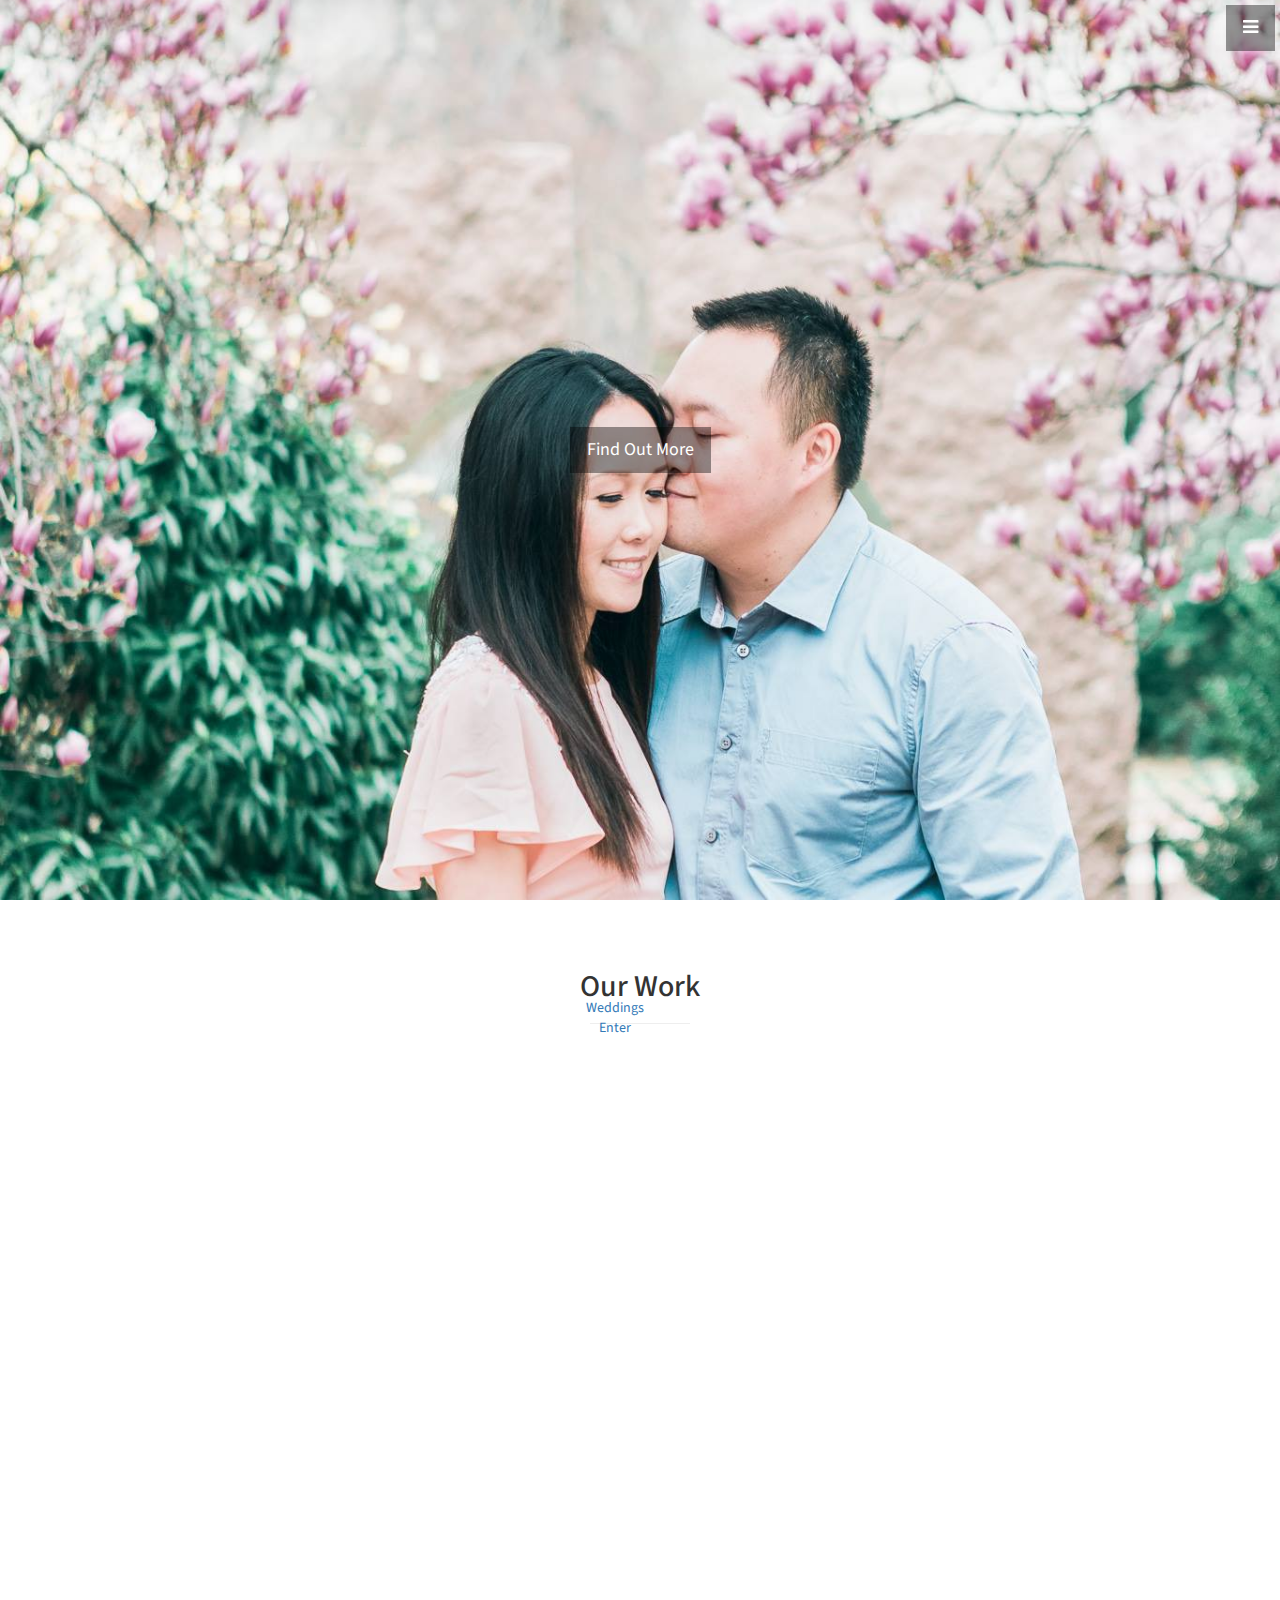
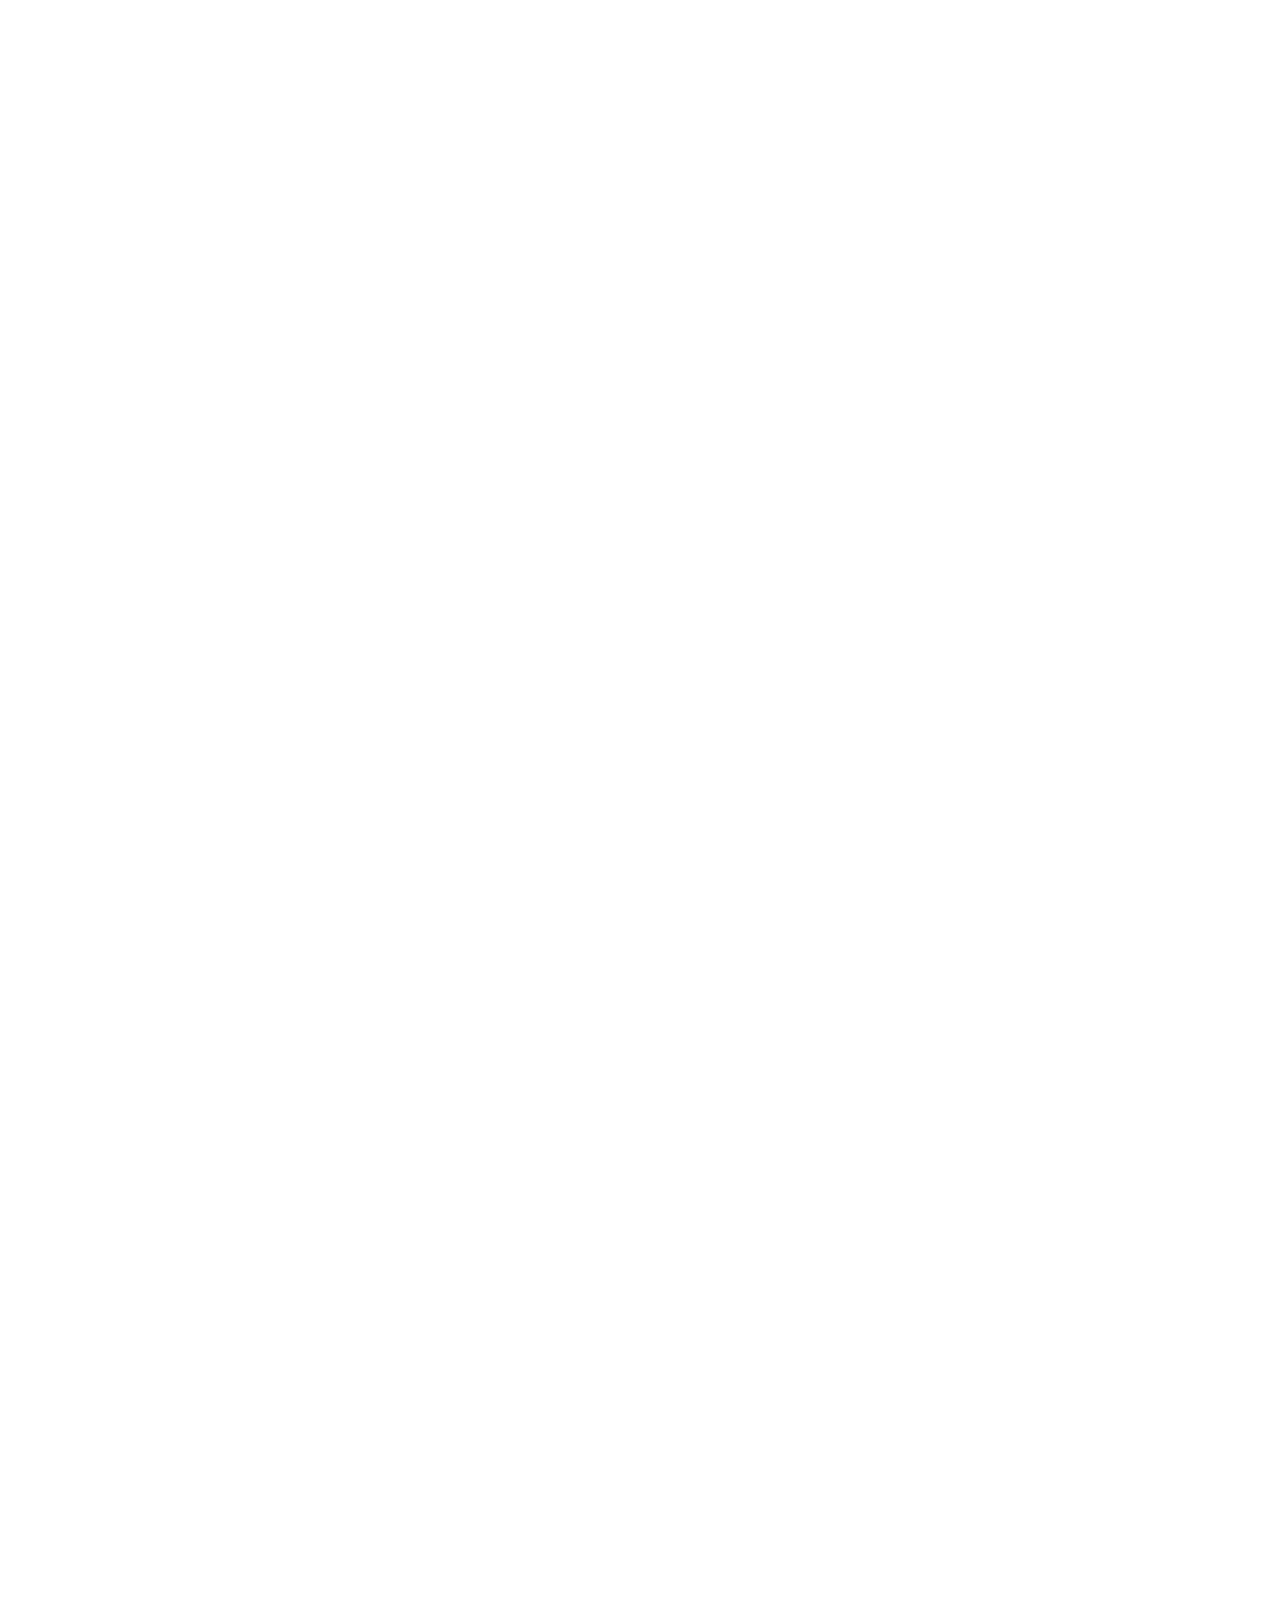
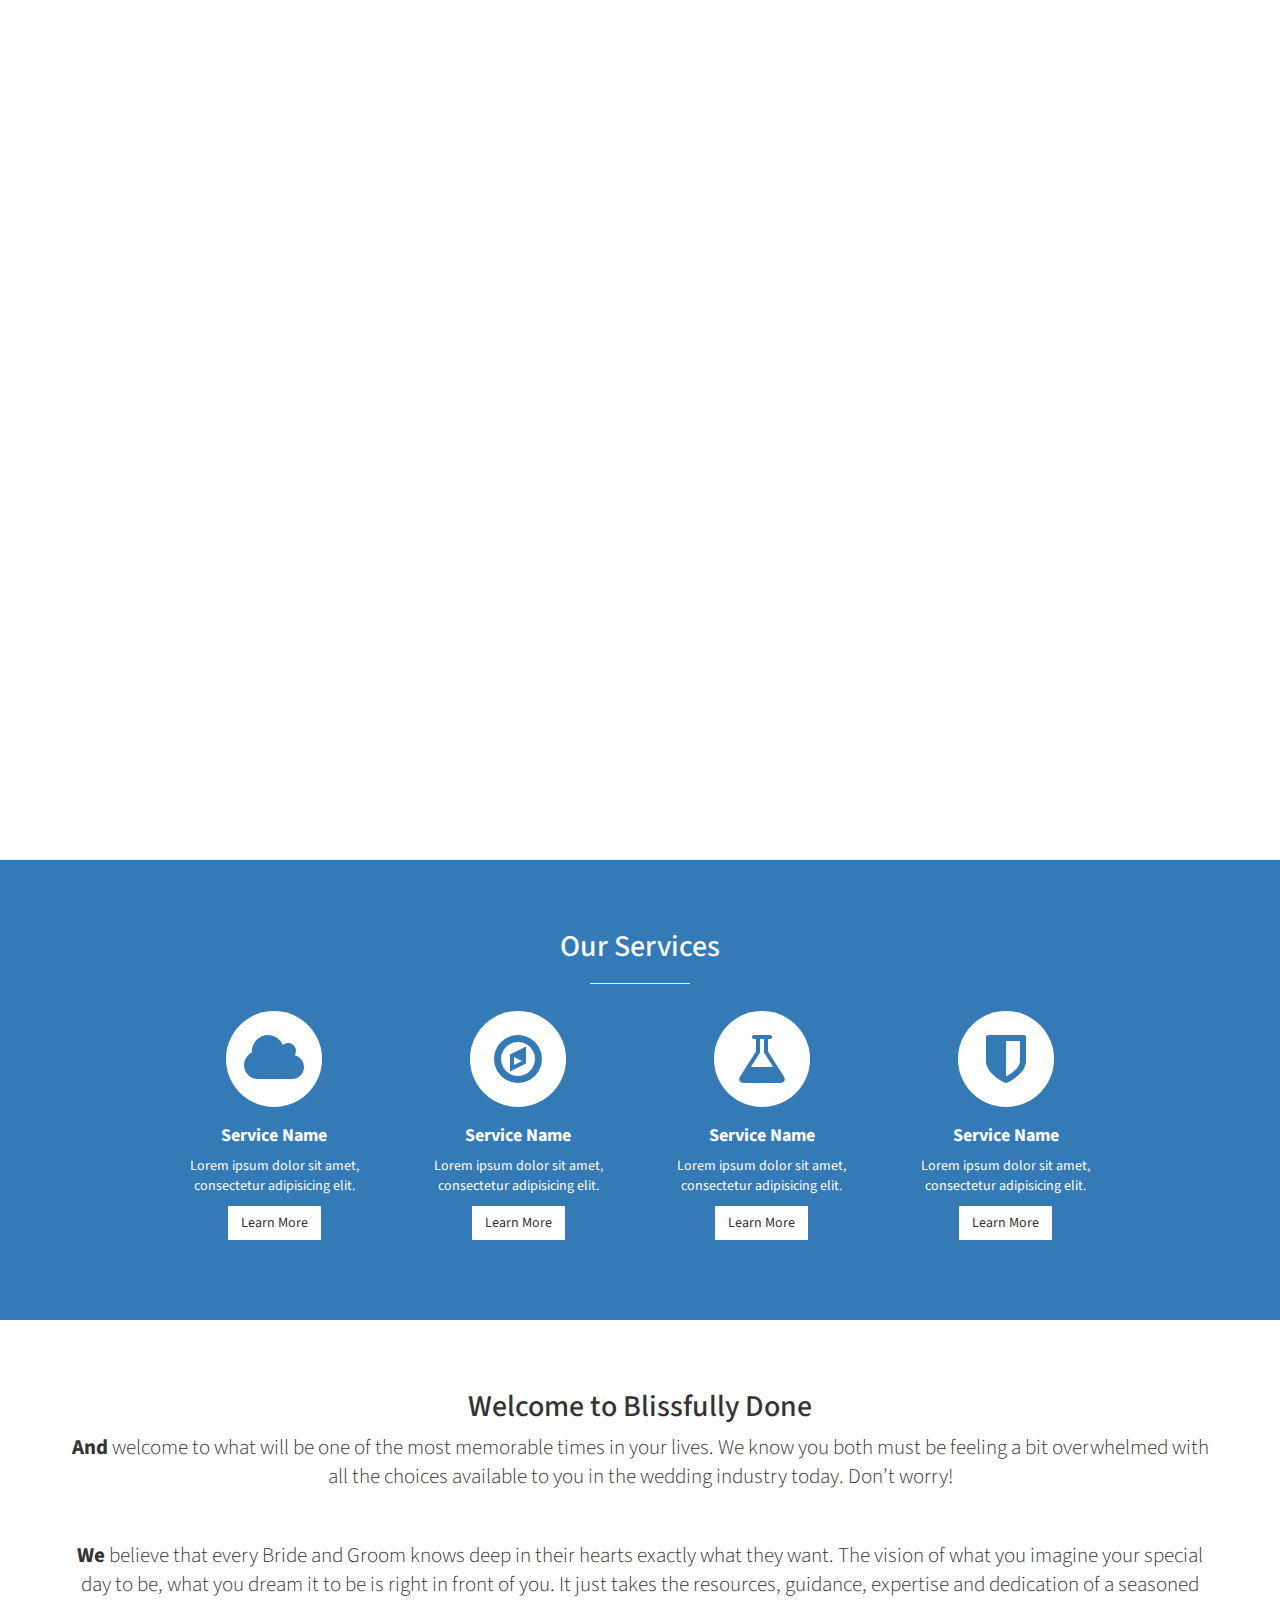
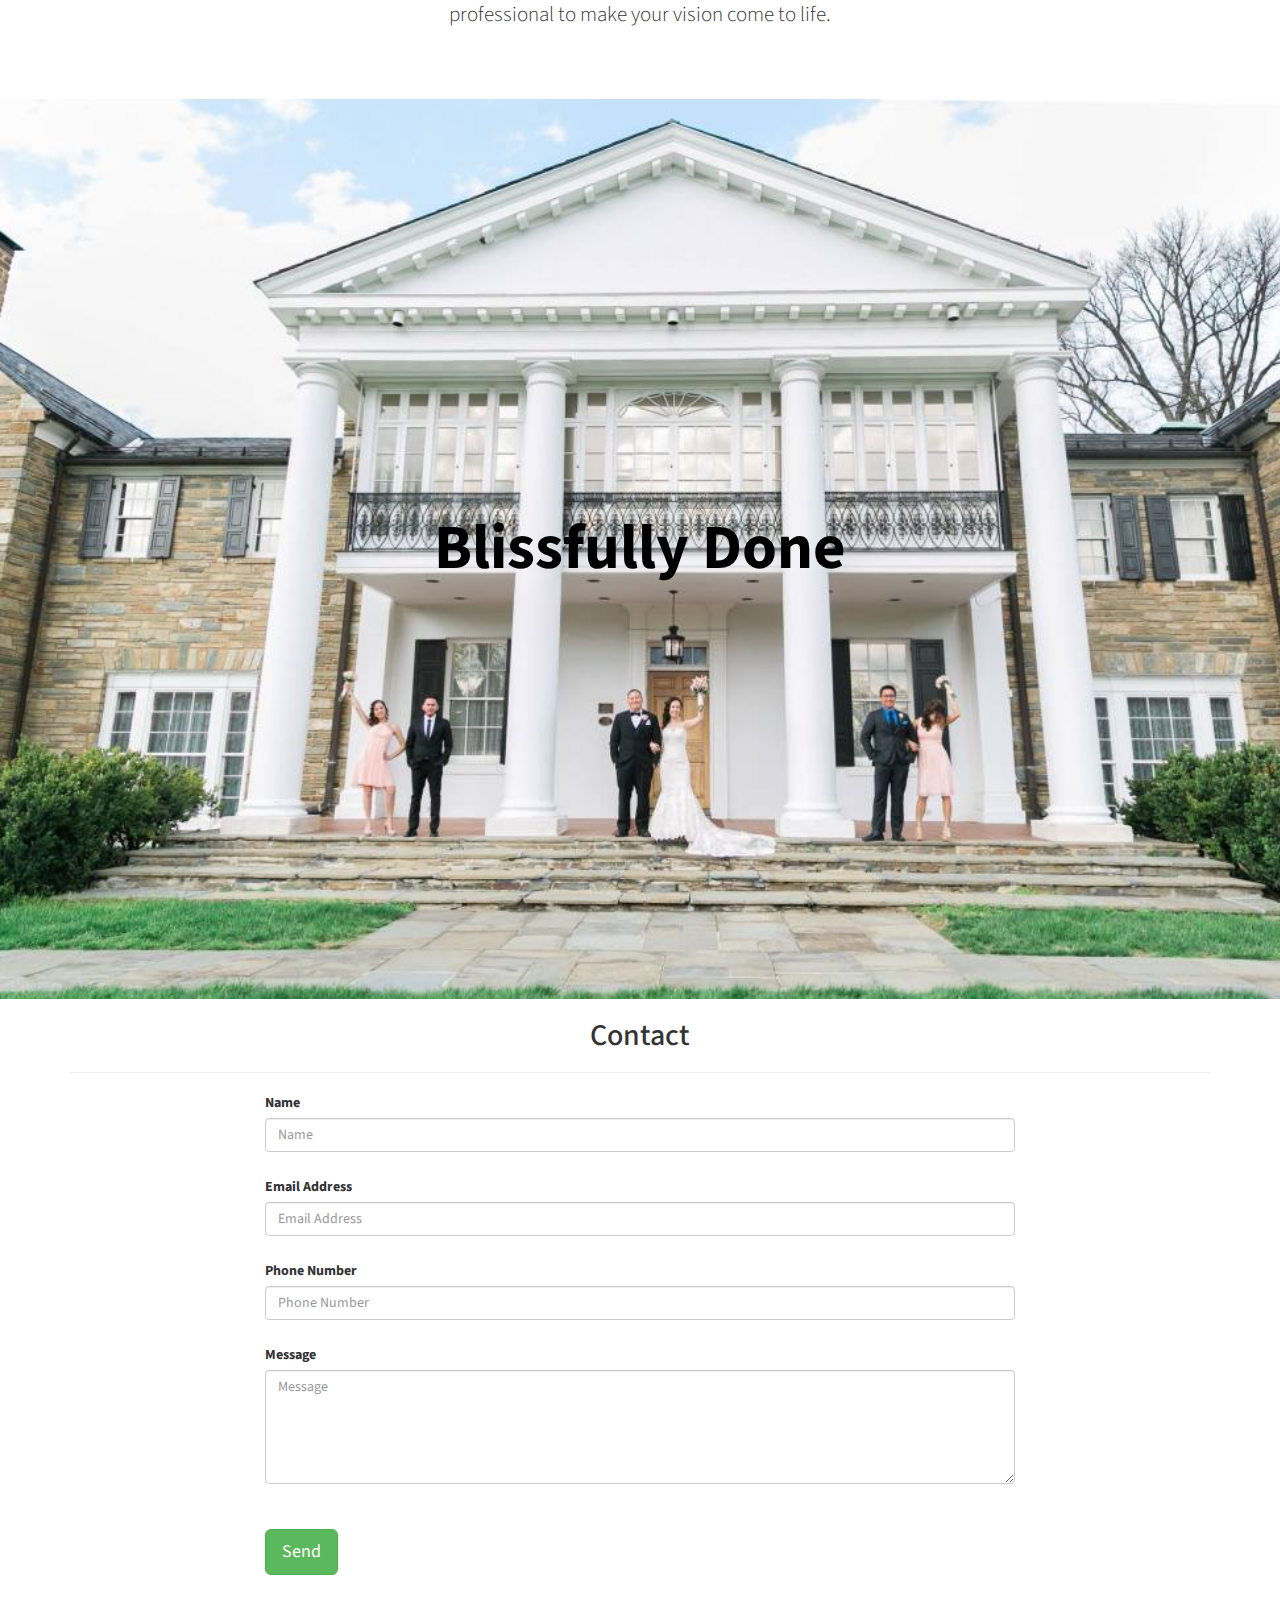
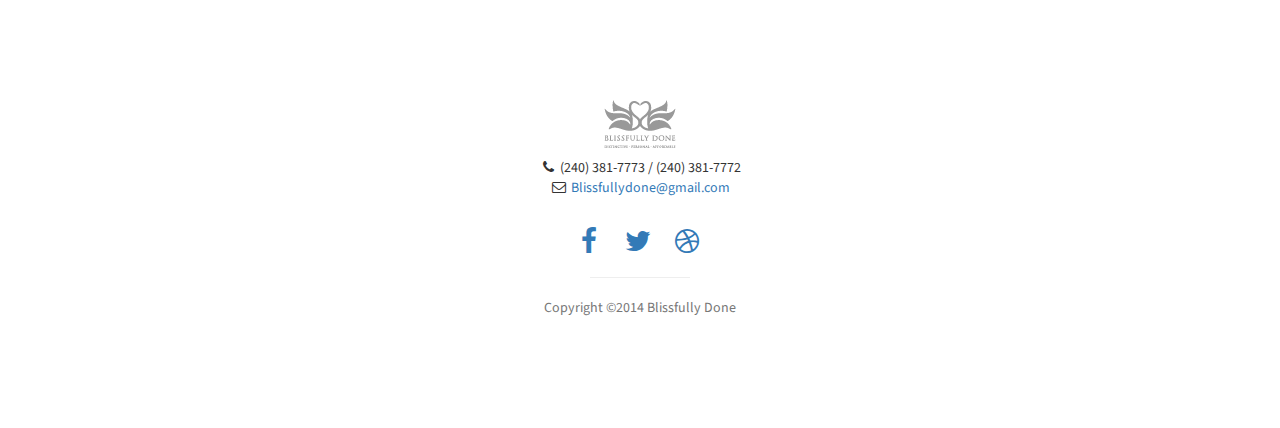
==== commit 87e7e9a2: "Added new changes" ====
--- a/BootStrapSample/public_html/Home.html
+++ b/BootStrapSample/public_html/Home.html
@@ -1,485 +1,490 @@
 <!DOCTYPE html>
 <html lang="en">
 
-<head>
-
-    <meta charset="utf-8">
-    <meta http-equiv="X-UA-Compatible" content="IE=edge">
-    <meta name="viewport" content="width=device-width, initial-scale=1">
-    <meta name="description" content="">
-    <meta name="author" content="">
-
-    <title>Blissfully Done</title>
-
-    <!-- Bootstrap Core CSS -->
-    <link href="css/bootstrap.min.css" rel="stylesheet">
-
-    <!-- Custom CSS -->
-    <link href="css/stylish-portfolio.css" rel="stylesheet">
-
-    <!-- Custom Fonts -->
-    <link href="font-awesome/css/font-awesome.min.css" rel="stylesheet" type="text/css">
-    <link href="http://fonts.googleapis.com/css?family=Source+Sans+Pro:300,400,700,300italic,400italic,700italic" rel="stylesheet" type="text/css">
-
-    <!-- HTML5 Shim and Respond.js IE8 support of HTML5 elements and media queries -->
-    <!-- WARNING: Respond.js doesn't work if you view the page via file:// -->
-    <!--[if lt IE 9]>
-        <script src="https://oss.maxcdn.com/libs/html5shiv/3.7.0/html5shiv.js"></script>
-        <script src="https://oss.maxcdn.com/libs/respond.js/1.4.2/respond.min.js"></script>
-    <![endif]-->
-
-</head>
-
-<body>
-
-    <!-- Navigation -->
-    <a id="menu-toggle" href="#" class="btn btn-dark btn-lg toggle"><i class="fa fa-bars"></i></a>
-    <nav id="sidebar-wrapper">
-        <ul class="sidebar-nav">
-            <a id="menu-close" href="#" class="btn btn-light btn-lg pull-right toggle"><i class="fa fa-times"></i></a>
-            <li class="sidebar-brand">
-                <a href="#top"  onclick = $("#menu-close").click(); >Blissfully Done</a>
-            </li>
-            <li>
-                <a href="#top" onclick = $("#menu-close").click(); >Home</a>
-            </li>
-             <li>
-                <a href="#portfolio" onclick = $("#menu-close").click(); >Portfolio</a>
-            </li>            
-            <li>
-                <a href="#services" onclick = $("#menu-close").click(); >Services</a>
-            </li>
-           <li>
-                <a href="#about" onclick = $("#menu-close").click(); >About</a>
-            </li>
-            <li>
-                <a href="#contact" onclick = $("#menu-close").click(); >Contact</a>
-            </li>
-        </ul>
-    </nav>
-
-    <!-- Header -->
-    <header id="top" class="header">
-        <div class="text-vertical-center">            
-            <a href="#portfolio" class="btn btn-dark btn-lg">Find Out More</a>
-        </div>
-    </header>
-
-     <!-- Portfolio -->
-    <section id="portfolio" class="portfolio">
-        
-        <div class="container-fluid ">
-            <div class="col-lg-10 col-lg-offset-1 text-center">
-          <h2>Our Work</h2>
-          <hr class="small">             		
-			<div class="row" id="Post-Weddings">
-				<div class="medium-12 columns">				
-					 <div class="parallax-thumbnail" style="background-image: url('http://www.gabemcclintock.com/wp-content/uploads/2015/01/mainWeddingGalleryImage.jpg'); background-position: 50% 32.6px;" data-stellar-background-ratio="0.2">
-						<div class="text-center">
-							<a href="http://www.gabemcclintock.com/a/weddings/"><span>Weddings</span><br>Enter</a>
-						</div>
-					</div>				    
-				</div>
-			</div>
-			<div class="row" id="Post-Connection">
-				<div class="medium-12 columns">
-				
-									<div class="parallax-thumbnail"
-									style="background-image: url(&quot;http://www.gabemcclintock.com/wp-content/uploads/2015/01/mainConnectionGalleryImage.jpg&quot;); 
-									">
-								
-						<div class="text-center">
-							<a href="http://www.gabemcclintock.com/a/connection/"><span>Connection</span><br>Enter</a>
-						</div>
-					</div>				    
-				</div>				 
-			</div>
-			
-			<div class="row" id="Pos">
-				 <div class="medium-12 columns">
-							<div class="parallax-thumbnail">
-                                <a class="par" href="#">
-                                    <img class="parallax-thumbnail img-responsive" src="Images/portfolio-1.jpg">
+    <head>
+
+        <meta charset="utf-8">
+        <meta http-equiv="X-UA-Compatible" content="IE=edge">
+        <meta name="viewport" content="width=device-width, initial-scale=1">
+        <meta name="description" content="">
+        <meta name="author" content="">
+
+        <title>Blissfully Done</title>
+
+        <!-- Bootstrap Core CSS -->
+        <link href="css/bootstrap.min.css" rel="stylesheet">
+
+        <!-- Custom CSS -->
+        <link href="css/stylish-portfolio.css" rel="stylesheet">
+
+        <!-- Custom Fonts -->
+        <link href="font-awesome/css/font-awesome.min.css" rel="stylesheet" type="text/css">
+        <link href="http://fonts.googleapis.com/css?family=Source+Sans+Pro:300,400,700,300italic,400italic,700italic" rel="stylesheet" type="text/css">
+
+        <!-- HTML5 Shim and Respond.js IE8 support of HTML5 elements and media queries -->
+        <!-- WARNING: Respond.js doesn't work if you view the page via file:// -->
+        <!--[if lt IE 9]>
+            <script src="https://oss.maxcdn.com/libs/html5shiv/3.7.0/html5shiv.js"></script>
+            <script src="https://oss.maxcdn.com/libs/respond.js/1.4.2/respond.min.js"></script>
+        <![endif]-->
+
+    </head>
+
+    <body>
+
+        <!-- Navigation -->
+        <a id="menu-toggle" href="#" class="btn btn-dark btn-lg toggle"><i class="fa fa-bars"></i></a>
+        <nav id="sidebar-wrapper">
+            <ul class="sidebar-nav">
+                <a id="menu-close" href="#" class="btn btn-light btn-lg pull-right toggle"><i class="fa fa-times"></i></a>
+                <li class="sidebar-brand">
+                    <a href="#top"  onclick = $("#menu-close").click(); >Blissfully Done</a>
+                </li>
+                <li>
+                    <a href="#top" onclick = $("#menu-close").click(); >Home</a>
+                </li>
+                <li>
+                    <a href="#portfolio" onclick = $("#menu-close").click(); >Portfolio</a>
+                </li>            
+                <li>
+                    <a href="#services" onclick = $("#menu-close").click(); >Services</a>
+                </li>
+                <li>
+                    <a href="#about" onclick = $("#menu-close").click(); >About</a>
+                </li>
+                <li>
+                    <a href="#contact" onclick = $("#menu-close").click(); >Contact</a>
+                </li>
+            </ul>
+        </nav>
+
+        <!-- Header -->
+        <header id="top" class="header">
+            <div class="text-vertical-center">            
+                <a href="#portfolio" class="btn btn-dark btn-lg">Find Out More</a>
+            </div>
+        </header>
+
+        <!-- Portfolio -->
+        <section id="portfolio" class="portfolio">
+            <div class="container-fluid ">                
+                <div class="col-lg-10 col-lg-offset-1 text-center">                    
+                    <h2>Our Work</h2>
+                    <hr class="small">             							
+                    <div class="row">
+                        <div class="medium-12 columns">
+                            <div class="Portfolio-thumbnail" style="background-image: url('Images/portfolio-1.jpg')">
+                               <div class="dispay-middle">
+                                    <a href="#">
+                                   <span>Weddings</span><br>Enter
                                 </a>
                             </div> 
-				</div>
-			</div>
-		 			
-            <!-- /.row -->        
-        <!-- /.container -->
-    </section>
-	<!--
-    <section id="recent-blog-posts">
-		
-		<ul class="medium-block-grid-4">
-    	<li>
-	    <div class="blog-thumbnail" style="background-image: url('http://www.gabemcclintock.com/wp-content/uploads/2014/12/SierraJohn-1000x1000.jpg');">
-			<div class="text-center">
-				<div><a href="http://www.gabemcclintock.com/2014/12/sayulita-wedding-photographer-sierra-john/"><span>sierra and john . mexico</span></a></div>
-			</div>
-		</div>
-    	</li>
-
-	 
-    	<li>
-	    <div class="blog-thumbnail" style="background-image: url('http://www.gabemcclintock.com/wp-content/uploads/2014/12/BethBen-1000x1000.jpg');">
-			<div class="text-center">
-				<div><a href="http://www.gabemcclintock.com/2014/12/australia-wedding-photographer-beth-ben/"><span>Beth and Ben . Australia</span></a></div>
-			</div>
-		</div>
-    	</li>
-
-	 
-    	<li>
-	    <div class="blog-thumbnail" style="background-image: url('http://www.gabemcclintock.com/wp-content/uploads/2014/10/NicoleJonConnection-1000x1000.jpg');">
-			<div class="text-center">
-				<div><a href="http://www.gabemcclintock.com/2014/10/san-francisco-photographer-nicole-jon/"><span>nicole and jon . san francisco</span></a></div>
-			</div>
-		</div>
-    	</li>
-
-	 
-    	<li>
-	    <div class="blog-thumbnail" style="background-image: url('http://www.gabemcclintock.com/wp-content/uploads/2014/10/emilyglen-1000x1000.jpg');">
-			<div class="text-center">
-				<div><a href="http://www.gabemcclintock.com/2014/10/calgary-photographer-emily-glenn/"><span>emily and glenn . calgary</span></a></div>
-			</div>
-		</div>
-    	</li>
-
-	 
-    	<li>
-	    <div class="blog-thumbnail" style="background-image: url('http://www.gabemcclintock.com/wp-content/uploads/2014/09/kelseyjeff-1000x1000.jpg');">
-			<div class="text-center">
-				<div><a href="http://www.gabemcclintock.com/2014/09/canada-wedding-photographer-kelsey-jeff/"><span>kelsey and jeff . banff</span></a></div>
-			</div>
-		</div>
-    	</li>
-
-	 
-    	<li>
-	    <div class="blog-thumbnail" style="background-image: url('http://www.gabemcclintock.com/wp-content/uploads/2014/07/RebeccaDave-1000x1000.jpg');">
-			<div class="text-center">
-				<div><a href="http://www.gabemcclintock.com/2014/07/tofino-wedding-photographer-rebecca-dave/"><span>rebecca and dave . tofino</span></a></div>
-			</div>
-		</div>
-    	</li>
-
-	 
-    	<li>
-	    <div class="blog-thumbnail" style="background-image: url('http://www.gabemcclintock.com/wp-content/uploads/2014/06/SarahJosh-1000x1000.jpg');">
-			<div class="text-center">
-				<div><a href="http://www.gabemcclintock.com/2014/06/iceland-photographer-sarah-josh/"><span>sarah and josh . iceland</span></a></div>
-			</div>
-		</div>
-    	</li>
-
-	 
-    	<li>
-	    <div class="blog-thumbnail" style="background-image: url('http://www.gabemcclintock.com/wp-content/uploads/2013/12/brittanykurt-1000x1000.jpg');">
-			<div class="text-center">
-				<div><a href="http://www.gabemcclintock.com/2013/12/st-lucia-wedding-photographer-brittany-kurt/"><span>brittany and kurt . st lucia</span></a></div>
-			</div>
-		</div>
-    	</li>
-
-	 </ul>			
-		</section>
-    -->
-     <!-- View More 
-     <section id="ViewMore" class="Viewmore">
-        <div class="container">
-            <div class="row">
-                <div class="col-lg-10 col-lg-offset-1 text-center">                    
-                    <hr class="small">
+                          </div>                               
+                        </div>
+                    </div>
+                     
                     <div class="row">
-                        <div class="col-sm-2">
-                            <div class="portfolio-item">
+                        <div class="medium-12 columns">
+                            <div class="Portfolio-thumbnail" style="background-image: url('Images/portfolio-2.jpg')" >
                                 <a href="#">
-                                    <img class="img-portfolio img-responsive" src="Images/portfolio-1.jpg">
+                                    
                                 </a>
-                            </div>
-                        </div>
-                        <div class="col-sm-2">
-                            <div class="portfolio-item">
+                            </div> 
+                        </div>
+                    </div>
+                    <div class="row">
+                        <div class="medium-12 columns">
+                            <div class="Portfolio-thumbnail" style="background-image: url('Images/portfolio-3.jpg')">
                                 <a href="#">
-                                    <img class="img-portfolio img-responsive" src="Images/portfolio-2.jpg">
+                                   
                                 </a>
-                            </div>
-                        </div>
-                        <div class="col-sm-2">
-                            <div class="portfolio-item">
-                                <a href="#">
-                                    <img class="img-portfolio img-responsive" src="Images/portfolio-3.jpg">
+                            </div> 
+                        </div>
+                    </div>
+                    <div class="row">
+                        <div class="medium-12 columns">
+                            <div class="Portfolio-thumbnail"  style="background-image: url('Images/portfolio-4.jpg')">
+                                <a href="#" >                                  
                                 </a>
-                            </div>
-                        </div>
-                        <div class="col-sm-2">
-                            <div class="portfolio-item">
-                                <a href="#">
-                                    <img class="img-portfolio img-responsive" src="Images/portfolio-4.jpg">
-                                </a>
-                            </div>
-                        </div>
-                    </div>                   
-                </div>                
-            </div>
-        </div>
-    </section>
-   -->
-    <!-- Services -->
-    <!-- The circle icons use Font Awesome's stacked icon classes. For more information, visit http://fontawesome.io/examples/ -->
-    <section id="services" class="services bg-primary">
-        <div class="container">
-            <div class="row text-center">
-                <div class="col-lg-10 col-lg-offset-1">
-                    <h2>Our Services</h2>
-                    <hr class="small">
-                    <div class="row">
-                        <div class="col-md-3 col-sm-6">
-                            <div class="service-item">
-                                <span class="fa-stack fa-4x">
-                                <i class="fa fa-circle fa-stack-2x"></i>
-                                <i class="fa fa-cloud fa-stack-1x text-primary"></i>
-                            </span>
-                                <h4>
-                                    <strong>Service Name</strong>
-                                </h4>
-                                <p>Lorem ipsum dolor sit amet, consectetur adipisicing elit.</p>
-                                <a href="#" class="btn btn-light">Learn More</a>
-                            </div>
-                        </div>
-                        <div class="col-md-3 col-sm-6">
-                            <div class="service-item">
-                                <span class="fa-stack fa-4x">
-                                <i class="fa fa-circle fa-stack-2x"></i>
-                                <i class="fa fa-compass fa-stack-1x text-primary"></i>
-                            </span>
-                                <h4>
-                                    <strong>Service Name</strong>
-                                </h4>
-                                <p>Lorem ipsum dolor sit amet, consectetur adipisicing elit.</p>
-                                <a href="#" class="btn btn-light">Learn More</a>
-                            </div>
-                        </div>
-                        <div class="col-md-3 col-sm-6">
-                            <div class="service-item">
-                                <span class="fa-stack fa-4x">
-                                <i class="fa fa-circle fa-stack-2x"></i>
-                                <i class="fa fa-flask fa-stack-1x text-primary"></i>
-                            </span>
-                                <h4>
-                                    <strong>Service Name</strong>
-                                </h4>
-                                <p>Lorem ipsum dolor sit amet, consectetur adipisicing elit.</p>
-                                <a href="#" class="btn btn-light">Learn More</a>
-                            </div>
-                        </div>
-                        <div class="col-md-3 col-sm-6">
-                            <div class="service-item">
-                                <span class="fa-stack fa-4x">
-                                <i class="fa fa-circle fa-stack-2x"></i>
-                                <i class="fa fa-shield fa-stack-1x text-primary"></i>
-                            </span>
-                                <h4>
-                                    <strong>Service Name</strong>
-                                </h4>
-                                <p>Lorem ipsum dolor sit amet, consectetur adipisicing elit.</p>
-                                <a href="#" class="btn btn-light">Learn More</a>
-                            </div>
+                            </div> 
                         </div>
                     </div>
-                    <!-- /.row (nested) -->
-                </div>
-                <!-- /.col-lg-10 -->
-            </div>
-            <!-- /.row -->
-        </div>
-        <!-- /.container -->
-    </section>
-
-    <!-- About -->
-    <section id="about" class="about">
-        <div class="container">
-            <div class="row">
-                <div class="col-lg-12 text-center">
-                    <h2>Welcome to Blissfully Done</h2>
-                    <p class="lead"><b>And</b> welcome to what will be one of the most memorable times in your lives. We know you both must be feeling a bit overwhelmed with all the choices available to you in the wedding industry today. Don’t worry! </br> </br>  </p>
-                    <p class="lead"><b>We</b> believe that every Bride and Groom knows deep in their hearts exactly what they want. The vision of what you imagine your special day to be, what you dream it to be is right in front of you. It just takes the resources, guidance, expertise and dedication of a seasoned professional to make your vision come to life.</p>
-                </div>
-            </div>
-            <!-- /.row -->
-        </div>
-        <!-- /.container -->
-    </section>
- 
-    
-   <!-- Callout -->
-   <aside class="callout">
-        <div class="text-vertical-center">
-            <h1 style="color: black" >Blissfully Done</h1>
-        </div>
-    </aside>
-
-   
-
-    <!-- Call to Action 
-    <aside class="call-to-action bg-primary">
-        <div class="container">
-            <div class="row">
-                <div class="col-lg-12 text-center">
-                    <h3>The buttons below are impossible to resist.</h3>
-                    <a href="#" class="btn btn-lg btn-light">Click Me!</a>
-                    <a href="#" class="btn btn-lg btn-dark">Look at Me!</a>
-                </div>
-            </div>
-        </div>
-    </aside>
--->
-    <!-- Map 
-    <section id="contact" class="map">
-        <iframe width="100%" height="100%" frameborder="0" scrolling="no" marginheight="0" marginwidth="0" src="https://maps.google.com/maps?f=q&amp;source=s_q&amp;hl=en&amp;geocode=&amp;q=Twitter,+Inc.,+Market+Street,+San+Francisco,+CA&amp;aq=0&amp;oq=twitter&amp;sll=28.659344,-81.187888&amp;sspn=0.128789,0.264187&amp;ie=UTF8&amp;hq=Twitter,+Inc.,+Market+Street,+San+Francisco,+CA&amp;t=m&amp;z=15&amp;iwloc=A&amp;output=embed">
-        <br />
-        <small>
-            <a href="https://maps.google.com/maps?f=q&amp;source=embed&amp;hl=en&amp;geocode=&amp;q=Twitter,+Inc.,+Market+Street,+San+Francisco,+CA&amp;aq=0&amp;oq=twitter&amp;sll=28.659344,-81.187888&amp;sspn=0.128789,0.264187&amp;ie=UTF8&amp;hq=Twitter,+Inc.,+Market+Street,+San+Francisco,+CA&amp;t=m&amp;z=15&amp;iwloc=A"></a>
-        </small>
-        </iframe>
-    </section>
--->
-<section id="contact">
-        <div class="container">
-            <div class="row">
-                <div class="col-lg-12 text-center">
-                    <h2>Contact</h2>
-                    <hr class="star-primary">
-                </div>
-            </div>
-            <div class="row">
-                <div class="col-lg-8 col-lg-offset-2">
-                    <!-- To configure the contact form email address, go to mail/contact_me.php and update the email address in the PHP file on line 19. -->
-                    <!-- The form should work on most web servers, but if the form is not working you may need to configure your web server differently. -->
-                    <form name="sentMessage" id="contactForm" novalidate>
-                        <div class="row control-group">
-                            <div class="form-group col-xs-12 floating-label-form-group controls">
-                                <label>Name</label>
-                                <input type="text" class="form-control" placeholder="Name" id="name" required data-validation-required-message="Please enter your name.">
-                                <p class="help-block text-danger"></p>
-                            </div>
-                        </div>
-                        <div class="row control-group">
-                            <div class="form-group col-xs-12 floating-label-form-group controls">
-                                <label>Email Address</label>
-                                <input type="email" class="form-control" placeholder="Email Address" id="email" required data-validation-required-message="Please enter your email address.">
-                                <p class="help-block text-danger"></p>
-                            </div>
-                        </div>
-                        <div class="row control-group">
-                            <div class="form-group col-xs-12 floating-label-form-group controls">
-                                <label>Phone Number</label>
-                                <input type="tel" class="form-control" placeholder="Phone Number" id="phone" required data-validation-required-message="Please enter your phone number.">
-                                <p class="help-block text-danger"></p>
-                            </div>
-                        </div>
-                        <div class="row control-group">
-                            <div class="form-group col-xs-12 floating-label-form-group controls">
-                                <label>Message</label>
-                                <textarea rows="5" class="form-control" placeholder="Message" id="message" required data-validation-required-message="Please enter a message."></textarea>
-                                <p class="help-block text-danger"></p>
-                            </div>
-                        </div>
-                        <br>
-                        <div id="success"></div>
-                        <div class="row">
-                            <div class="form-group col-xs-12">
-                                <button type="submit" class="btn btn-success btn-lg">Send</button>
-                            </div>
-                        </div>
-                    </form>
-                </div>
-            </div>
-        </div>
-    </section>
-    <!-- Footer -->
-    <footer>
-        <div class="container">
-            <div class="row">
-                <div class="col-lg-10 col-lg-offset-1 text-center">
-                    <h4><strong> <a href="#">
-                                    <img class="img-portfolio img-responsive" src="Images/blissfully-done-flogo.png">
-                                </a>
-                        </strong>
-                    </h4>
-                   <!-- <p>3481 Melrose Place<br>Beverly Hills, CA 90210</p> -->
-                    <ul class="list-unstyled">
-                        <li><i class="fa fa-phone fa-fw"></i> (240) 381-7773 / (240) 381-7772</li>
-                        <li><i class="fa fa-envelope-o fa-fw"></i>  <a href="mailto:Blissfullydone@gmail.com">Blissfullydone@gmail.com</a>
-                        </li>
-                    </ul>
-                    <br>
-                    <ul class="list-inline">
-                        <li>
-                            <a href="#"><i class="fa fa-facebook fa-fw fa-2x"></i></a>
-                        </li>
-                        <li>
-                            <a href="#"><i class="fa fa-twitter fa-fw fa-2x"></i></a>
-                        </li>
-                        <li>
-                            <a href="#"><i class="fa fa-dribbble fa-fw fa-2x"></i></a>
-                        </li>
-                    </ul>
-                    <hr class="small">
-                    <p class="text-muted">Copyright &copy;2014 Blissfully Done</p>
-                </div>
-            </div>
-        </div>
-    </footer>
-
-    <!-- jQuery -->
-    <script src="js/jquery.js"></script>
-    <script src="js/jqBootstrapValidation.js"></script>
-    <script src="js/contact_me.js"></script>
-
-    <!-- Bootstrap Core JavaScript -->
-    <script src="js/bootstrap.min.js"></script>
-
-    <!-- Custom Theme JavaScript -->
-    <script>
-    // Closes the sidebar menu
-    $("#menu-close").click(function(e) {
-        e.preventDefault();
-        $("#sidebar-wrapper").toggleClass("active");
-    });
-
-    // Opens the sidebar menu
-    $("#menu-toggle").click(function(e) {
-        e.preventDefault();
-        $("#sidebar-wrapper").toggleClass("active");
-    });
-
-    // Scrolls to the selected menu item on the page
-    $(function() {
-        $('a[href*=#]:not([href=#])').click(function() {
-            if (location.pathname.replace(/^\//, '') == this.pathname.replace(/^\//, '') || location.hostname == this.hostname) {
-
-                var target = $(this.hash);
-                target = target.length ? target : $('[name=' + this.hash.slice(1) + ']');
-                if (target.length) {
-                    $('html,body').animate({
-                        scrollTop: target.offset().top
-                    }, 1000);
-                    return false;
-                }
-            }
-        });
-    });
-    
-    //scroll to show more items when View more is clicked
-   // $("#btnViewMore").click(function(e){
-   //     e.preventDefault();
-  //      $("Viewmore").toggleclass("active");  
-  //  });
-    </script>
-
-</body>
-
-</html>
+
+                    <!-- /.row -->        
+                    <!-- /.container -->
+                    </section>
+                    <!--
+                <section id="recent-blog-posts">
+                            
+                            <ul class="medium-block-grid-4">
+                    <li>
+                        <div class="blog-thumbnail" style="background-image: url('http://www.gabemcclintock.com/wp-content/uploads/2014/12/SierraJohn-1000x1000.jpg');">
+                                    <div class="text-center">
+                                            <div><a href="http://www.gabemcclintock.com/2014/12/sayulita-wedding-photographer-sierra-john/"><span>sierra and john . mexico</span></a></div>
+                                    </div>
+                            </div>
+                    </li>
+            
+                     
+                    <li>
+                        <div class="blog-thumbnail" style="background-image: url('http://www.gabemcclintock.com/wp-content/uploads/2014/12/BethBen-1000x1000.jpg');">
+                                    <div class="text-center">
+                                            <div><a href="http://www.gabemcclintock.com/2014/12/australia-wedding-photographer-beth-ben/"><span>Beth and Ben . Australia</span></a></div>
+                                    </div>
+                            </div>
+                    </li>
+            
+                     
+                    <li>
+                        <div class="blog-thumbnail" style="background-image: url('http://www.gabemcclintock.com/wp-content/uploads/2014/10/NicoleJonConnection-1000x1000.jpg');">
+                                    <div class="text-center">
+                                            <div><a href="http://www.gabemcclintock.com/2014/10/san-francisco-photographer-nicole-jon/"><span>nicole and jon . san francisco</span></a></div>
+                                    </div>
+                            </div>
+                    </li>
+            
+                     
+                    <li>
+                        <div class="blog-thumbnail" style="background-image: url('http://www.gabemcclintock.com/wp-content/uploads/2014/10/emilyglen-1000x1000.jpg');">
+                                    <div class="text-center">
+                                            <div><a href="http://www.gabemcclintock.com/2014/10/calgary-photographer-emily-glenn/"><span>emily and glenn . calgary</span></a></div>
+                                    </div>
+                            </div>
+                    </li>
+            
+                     
+                    <li>
+                        <div class="blog-thumbnail" style="background-image: url('http://www.gabemcclintock.com/wp-content/uploads/2014/09/kelseyjeff-1000x1000.jpg');">
+                                    <div class="text-center">
+                                            <div><a href="http://www.gabemcclintock.com/2014/09/canada-wedding-photographer-kelsey-jeff/"><span>kelsey and jeff . banff</span></a></div>
+                                    </div>
+                            </div>
+                    </li>
+            
+                     
+                    <li>
+                        <div class="blog-thumbnail" style="background-image: url('http://www.gabemcclintock.com/wp-content/uploads/2014/07/RebeccaDave-1000x1000.jpg');">
+                                    <div class="text-center">
+                                            <div><a href="http://www.gabemcclintock.com/2014/07/tofino-wedding-photographer-rebecca-dave/"><span>rebecca and dave . tofino</span></a></div>
+                                    </div>
+                            </div>
+                    </li>
+            
+                     
+                    <li>
+                        <div class="blog-thumbnail" style="background-image: url('http://www.gabemcclintock.com/wp-content/uploads/2014/06/SarahJosh-1000x1000.jpg');">
+                                    <div class="text-center">
+                                            <div><a href="http://www.gabemcclintock.com/2014/06/iceland-photographer-sarah-josh/"><span>sarah and josh . iceland</span></a></div>
+                                    </div>
+                            </div>
+                    </li>
+            
+                     
+                    <li>
+                        <div class="blog-thumbnail" style="background-image: url('http://www.gabemcclintock.com/wp-content/uploads/2013/12/brittanykurt-1000x1000.jpg');">
+                                    <div class="text-center">
+                                            <div><a href="http://www.gabemcclintock.com/2013/12/st-lucia-wedding-photographer-brittany-kurt/"><span>brittany and kurt . st lucia</span></a></div>
+                                    </div>
+                            </div>
+                    </li>
+            
+                     </ul>			
+                            </section>
+                    -->
+                    <!-- View More 
+                    <section id="ViewMore" class="Viewmore">
+                       <div class="container">
+                           <div class="row">
+                               <div class="col-lg-10 col-lg-offset-1 text-center">                    
+                                   <hr class="small">
+                                   <div class="row">
+                                       <div class="col-sm-2">
+                                           <div class="portfolio-item">
+                                               <a href="#">
+                                                   <img class="img-portfolio img-responsive" src="Images/portfolio-1.jpg">
+                                               </a>
+                                           </div>
+                                       </div>
+                                       <div class="col-sm-2">
+                                           <div class="portfolio-item">
+                                               <a href="#">
+                                                   <img class="img-portfolio img-responsive" src="Images/portfolio-2.jpg">
+                                               </a>
+                                           </div>
+                                       </div>
+                                       <div class="col-sm-2">
+                                           <div class="portfolio-item">
+                                               <a href="#">
+                                                   <img class="img-portfolio img-responsive" src="Images/portfolio-3.jpg">
+                                               </a>
+                                           </div>
+                                       </div>
+                                       <div class="col-sm-2">
+                                           <div class="portfolio-item">
+                                               <a href="#">
+                                                   <img class="img-portfolio img-responsive" src="Images/portfolio-4.jpg">
+                                               </a>
+                                           </div>
+                                       </div>
+                                   </div>                   
+                               </div>                
+                           </div>
+                       </div>
+                   </section>
+                    -->
+                    <!-- Services -->
+                    <!-- The circle icons use Font Awesome's stacked icon classes. For more information, visit http://fontawesome.io/examples/ -->
+                    <section id="services" class="services bg-primary">
+                        <div class="container">
+                            <div class="row text-center">
+                                <div class="col-lg-10 col-lg-offset-1">
+                                    <h2>Our Services</h2>
+                                    <hr class="small">
+                                    <div class="row">
+                                        <div class="col-md-3 col-sm-6">
+                                            <div class="service-item">
+                                                <span class="fa-stack fa-4x">
+                                                    <i class="fa fa-circle fa-stack-2x"></i>
+                                                    <i class="fa fa-cloud fa-stack-1x text-primary"></i>
+                                                </span>
+                                                <h4>
+                                                    <strong>Service Name</strong>
+                                                </h4>
+                                                <p>Lorem ipsum dolor sit amet, consectetur adipisicing elit.</p>
+                                                <a href="#" class="btn btn-light">Learn More</a>
+                                            </div>
+                                        </div>
+                                        <div class="col-md-3 col-sm-6">
+                                            <div class="service-item">
+                                                <span class="fa-stack fa-4x">
+                                                    <i class="fa fa-circle fa-stack-2x"></i>
+                                                    <i class="fa fa-compass fa-stack-1x text-primary"></i>
+                                                </span>
+                                                <h4>
+                                                    <strong>Service Name</strong>
+                                                </h4>
+                                                <p>Lorem ipsum dolor sit amet, consectetur adipisicing elit.</p>
+                                                <a href="#" class="btn btn-light">Learn More</a>
+                                            </div>
+                                        </div>
+                                        <div class="col-md-3 col-sm-6">
+                                            <div class="service-item">
+                                                <span class="fa-stack fa-4x">
+                                                    <i class="fa fa-circle fa-stack-2x"></i>
+                                                    <i class="fa fa-flask fa-stack-1x text-primary"></i>
+                                                </span>
+                                                <h4>
+                                                    <strong>Service Name</strong>
+                                                </h4>
+                                                <p>Lorem ipsum dolor sit amet, consectetur adipisicing elit.</p>
+                                                <a href="#" class="btn btn-light">Learn More</a>
+                                            </div>
+                                        </div>
+                                        <div class="col-md-3 col-sm-6">
+                                            <div class="service-item">
+                                                <span class="fa-stack fa-4x">
+                                                    <i class="fa fa-circle fa-stack-2x"></i>
+                                                    <i class="fa fa-shield fa-stack-1x text-primary"></i>
+                                                </span>
+                                                <h4>
+                                                    <strong>Service Name</strong>
+                                                </h4>
+                                                <p>Lorem ipsum dolor sit amet, consectetur adipisicing elit.</p>
+                                                <a href="#" class="btn btn-light">Learn More</a>
+                                            </div>
+                                        </div>
+                                    </div>
+                                    <!-- /.row (nested) -->
+                                </div>
+                                <!-- /.col-lg-10 -->
+                            </div>
+                            <!-- /.row -->
+                        </div>
+                        <!-- /.container -->
+                    </section>
+
+                    <!-- About -->
+                    <section id="about" class="about">
+                        <div class="container">
+                            <div class="row">
+                                <div class="col-lg-12 text-center">
+                                    <h2>Welcome to Blissfully Done</h2>
+                                    <p class="lead"><b>And</b> welcome to what will be one of the most memorable times in your lives. We know you both must be feeling a bit overwhelmed with all the choices available to you in the wedding industry today. Don’t worry! </br> </br>  </p>
+                                    <p class="lead"><b>We</b> believe that every Bride and Groom knows deep in their hearts exactly what they want. The vision of what you imagine your special day to be, what you dream it to be is right in front of you. It just takes the resources, guidance, expertise and dedication of a seasoned professional to make your vision come to life.</p>
+                                </div>
+                            </div>
+                            <!-- /.row -->
+                        </div>
+                        <!-- /.container -->
+                    </section>
+
+
+                    <!-- Callout -->
+                    <aside class="callout col-lg-12">
+                        <div class="text-vertical-center">
+                            <h1 style="color: black" >Blissfully Done</h1>
+                        </div>
+                    </aside>
+
+
+
+                    <!-- Call to Action 
+                    <aside class="call-to-action bg-primary">
+                        <div class="container">
+                            <div class="row">
+                                <div class="col-lg-12 text-center">
+                                    <h3>The buttons below are impossible to resist.</h3>
+                                    <a href="#" class="btn btn-lg btn-light">Click Me!</a>
+                                    <a href="#" class="btn btn-lg btn-dark">Look at Me!</a>
+                                </div>
+                            </div>
+                        </div>
+                    </aside>
+                    -->
+                    <!-- Map 
+                    <section id="contact" class="map">
+                        <iframe width="100%" height="100%" frameborder="0" scrolling="no" marginheight="0" marginwidth="0" src="https://maps.google.com/maps?f=q&amp;source=s_q&amp;hl=en&amp;geocode=&amp;q=Twitter,+Inc.,+Market+Street,+San+Francisco,+CA&amp;aq=0&amp;oq=twitter&amp;sll=28.659344,-81.187888&amp;sspn=0.128789,0.264187&amp;ie=UTF8&amp;hq=Twitter,+Inc.,+Market+Street,+San+Francisco,+CA&amp;t=m&amp;z=15&amp;iwloc=A&amp;output=embed">
+                        <br />
+                        <small>
+                            <a href="https://maps.google.com/maps?f=q&amp;source=embed&amp;hl=en&amp;geocode=&amp;q=Twitter,+Inc.,+Market+Street,+San+Francisco,+CA&amp;aq=0&amp;oq=twitter&amp;sll=28.659344,-81.187888&amp;sspn=0.128789,0.264187&amp;ie=UTF8&amp;hq=Twitter,+Inc.,+Market+Street,+San+Francisco,+CA&amp;t=m&amp;z=15&amp;iwloc=A"></a>
+                        </small>
+                        </iframe>
+                    </section>
+                    -->
+                    <section id="contact">
+                        <div class="container">
+                            <div class="row">
+                                <div class="col-lg-12 text-center">
+                                    <h2>Contact</h2>
+                                    <hr class="star-primary">
+                                </div>
+                            </div>
+                            <div class="row">
+                                <div class="col-lg-8 col-lg-offset-2">
+                                    <!-- To configure the contact form email address, go to mail/contact_me.php and update the email address in the PHP file on line 19. -->
+                                    <!-- The form should work on most web servers, but if the form is not working you may need to configure your web server differently. -->
+                                    <form name="sentMessage" id="contactForm" novalidate>
+                                        <div class="row control-group">
+                                            <div class="form-group col-xs-12 floating-label-form-group controls">
+                                                <label>Name</label>
+                                                <input type="text" class="form-control" placeholder="Name" id="name" required data-validation-required-message="Please enter your name.">
+                                                <p class="help-block text-danger"></p>
+                                            </div>
+                                        </div>
+                                        <div class="row control-group">
+                                            <div class="form-group col-xs-12 floating-label-form-group controls">
+                                                <label>Email Address</label>
+                                                <input type="email" class="form-control" placeholder="Email Address" id="email" required data-validation-required-message="Please enter your email address.">
+                                                <p class="help-block text-danger"></p>
+                                            </div>
+                                        </div>
+                                        <div class="row control-group">
+                                            <div class="form-group col-xs-12 floating-label-form-group controls">
+                                                <label>Phone Number</label>
+                                                <input type="tel" class="form-control" placeholder="Phone Number" id="phone" required data-validation-required-message="Please enter your phone number.">
+                                                <p class="help-block text-danger"></p>
+                                            </div>
+                                        </div>
+                                        <div class="row control-group">
+                                            <div class="form-group col-xs-12 floating-label-form-group controls">
+                                                <label>Message</label>
+                                                <textarea rows="5" class="form-control" placeholder="Message" id="message" required data-validation-required-message="Please enter a message."></textarea>
+                                                <p class="help-block text-danger"></p>
+                                            </div>
+                                        </div>
+                                        <br>
+                                        <div id="success"></div>
+                                        <div class="row">
+                                            <div class="form-group col-xs-12">
+                                                <button type="submit" class="btn btn-success btn-lg">Send</button>
+                                            </div>
+                                        </div>
+                                    </form>
+                                </div>
+                            </div>
+                        </div>
+                    </section>
+                    <!-- Footer -->
+                    <footer>
+                        <div class="container">
+                            <div class="row">
+                                <div class="col-lg-10 col-lg-offset-1 text-center">
+                                    <h4><strong> <a href="#">
+                                                <img class="img-portfolio img-responsive" src="Images/blissfully-done-flogo.png">
+                                            </a>
+                                        </strong>
+                                    </h4>
+                                    <!-- <p>3481 Melrose Place<br>Beverly Hills, CA 90210</p> -->
+                                    <ul class="list-unstyled">
+                                        <li><i class="fa fa-phone fa-fw"></i> (240) 381-7773 / (240) 381-7772</li>
+                                        <li><i class="fa fa-envelope-o fa-fw"></i>  <a href="mailto:Blissfullydone@gmail.com">Blissfullydone@gmail.com</a>
+                                        </li>
+                                    </ul>
+                                    <br>
+                                    <ul class="list-inline">
+                                        <li>
+                                            <a href="#"><i class="fa fa-facebook fa-fw fa-2x"></i></a>
+                                        </li>
+                                        <li>
+                                            <a href="#"><i class="fa fa-twitter fa-fw fa-2x"></i></a>
+                                        </li>
+                                        <li>
+                                            <a href="#"><i class="fa fa-dribbble fa-fw fa-2x"></i></a>
+                                        </li>
+                                    </ul>
+                                    <hr class="small">
+                                    <p class="text-muted">Copyright &copy;2014 Blissfully Done</p>
+                                </div>
+                            </div>
+                        </div>
+                    </footer>
+
+                    <!-- jQuery -->
+                    <script src="js/jquery.js"></script>
+                    <script src="js/jqBootstrapValidation.js"></script>
+                    <script src="js/contact_me.js"></script>
+
+                    <!-- Bootstrap Core JavaScript -->
+                    <script src="js/bootstrap.min.js"></script>
+
+                    <!-- Custom Theme JavaScript -->
+                    <script>
+                                    // Closes the sidebar menu
+                                    $("#menu-close").click(function (e) {
+                                        e.preventDefault();
+                                        $("#sidebar-wrapper").toggleClass("active");
+                                    });
+
+                                    // Opens the sidebar menu
+                                    $("#menu-toggle").click(function (e) {
+                                        e.preventDefault();
+                                        $("#sidebar-wrapper").toggleClass("active");
+                                    });
+
+                                    // Scrolls to the selected menu item on the page
+                                    $(function () {
+                                        $('a[href*=#]:not([href=#])').click(function () {
+                                            if (location.pathname.replace(/^\//, '') == this.pathname.replace(/^\//, '') || location.hostname == this.hostname) {
+
+                                                var target = $(this.hash);
+                                                target = target.length ? target : $('[name=' + this.hash.slice(1) + ']');
+                                                if (target.length) {
+                                                    $('html,body').animate({
+                                                        scrollTop: target.offset().top
+                                                    }, 1000);
+                                                    return false;
+                                                }
+                                            }
+                                        });
+                                    });
+
+                                    //scroll to show more items when View more is clicked
+                                    // $("#btnViewMore").click(function(e){
+                                    //     e.preventDefault();
+                                    //      $("Viewmore").toggleclass("active");  
+                                    //  });
+                    </script>
+
+                    </body>
+
+                    </html>
--- a/BootStrapSample/public_html/css/stylish-portfolio.css
+++ b/BootStrapSample/public_html/css/stylish-portfolio.css
@@ -185,7 +185,7 @@
     width: 100%;
     height: 100%;
     color: #fff;
-    background: url(../Images/AboutUS.jpg) no-repeat center center scroll;
+    background: url(../Images/AboutUS.jpg) no-repeat scroll;
     -webkit-background-size: cover;
     -moz-background-size: cover;
     background-size: cover;
@@ -247,7 +247,7 @@
     padding: 100px 0;
 }
 
-.parallax-thumbnail {
+.Portfolio-thumbnail {
     background-position: 50% 50%;
     background-repeat: no-repeat;
     background-attachment: fixed;
@@ -257,7 +257,23 @@
     background-size: cover;
     height: 750px;
     margin-top: .4rem;
-}
+    width: 100%;
+}
+
+
+.dispay-middle
+{
+/*    display: block;
+    text-align: center;
+    vertical-align: middle;
+    width: 100%;
+    height: 100%;
+    position: relative;*/
+margin: -50px 0 0 -50px;
+  left: 50%;
+  top: 50%;
+}
+
 
 .blog-thumbnail {
     background-position: center center;
@@ -283,4 +299,4 @@
     height: auto;
     float: left;
     padding: 0.46875rem;
-}+}
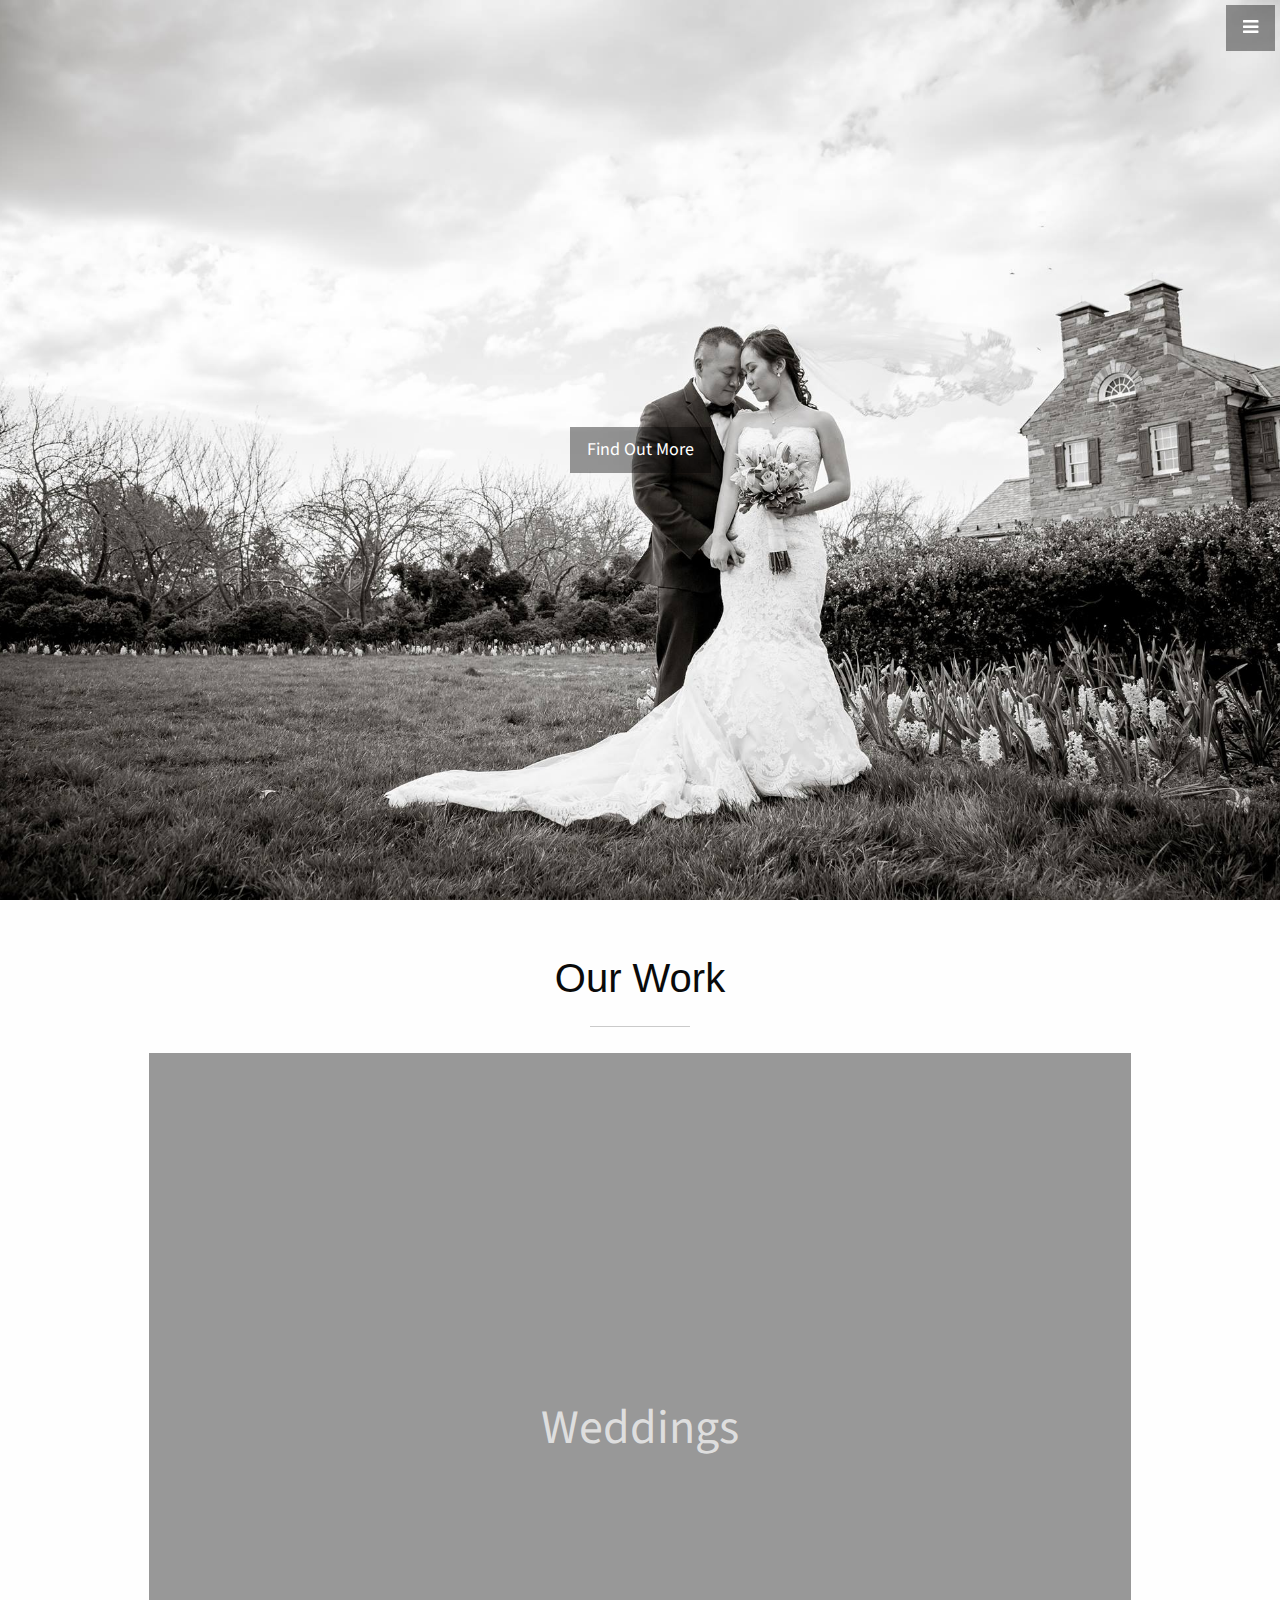
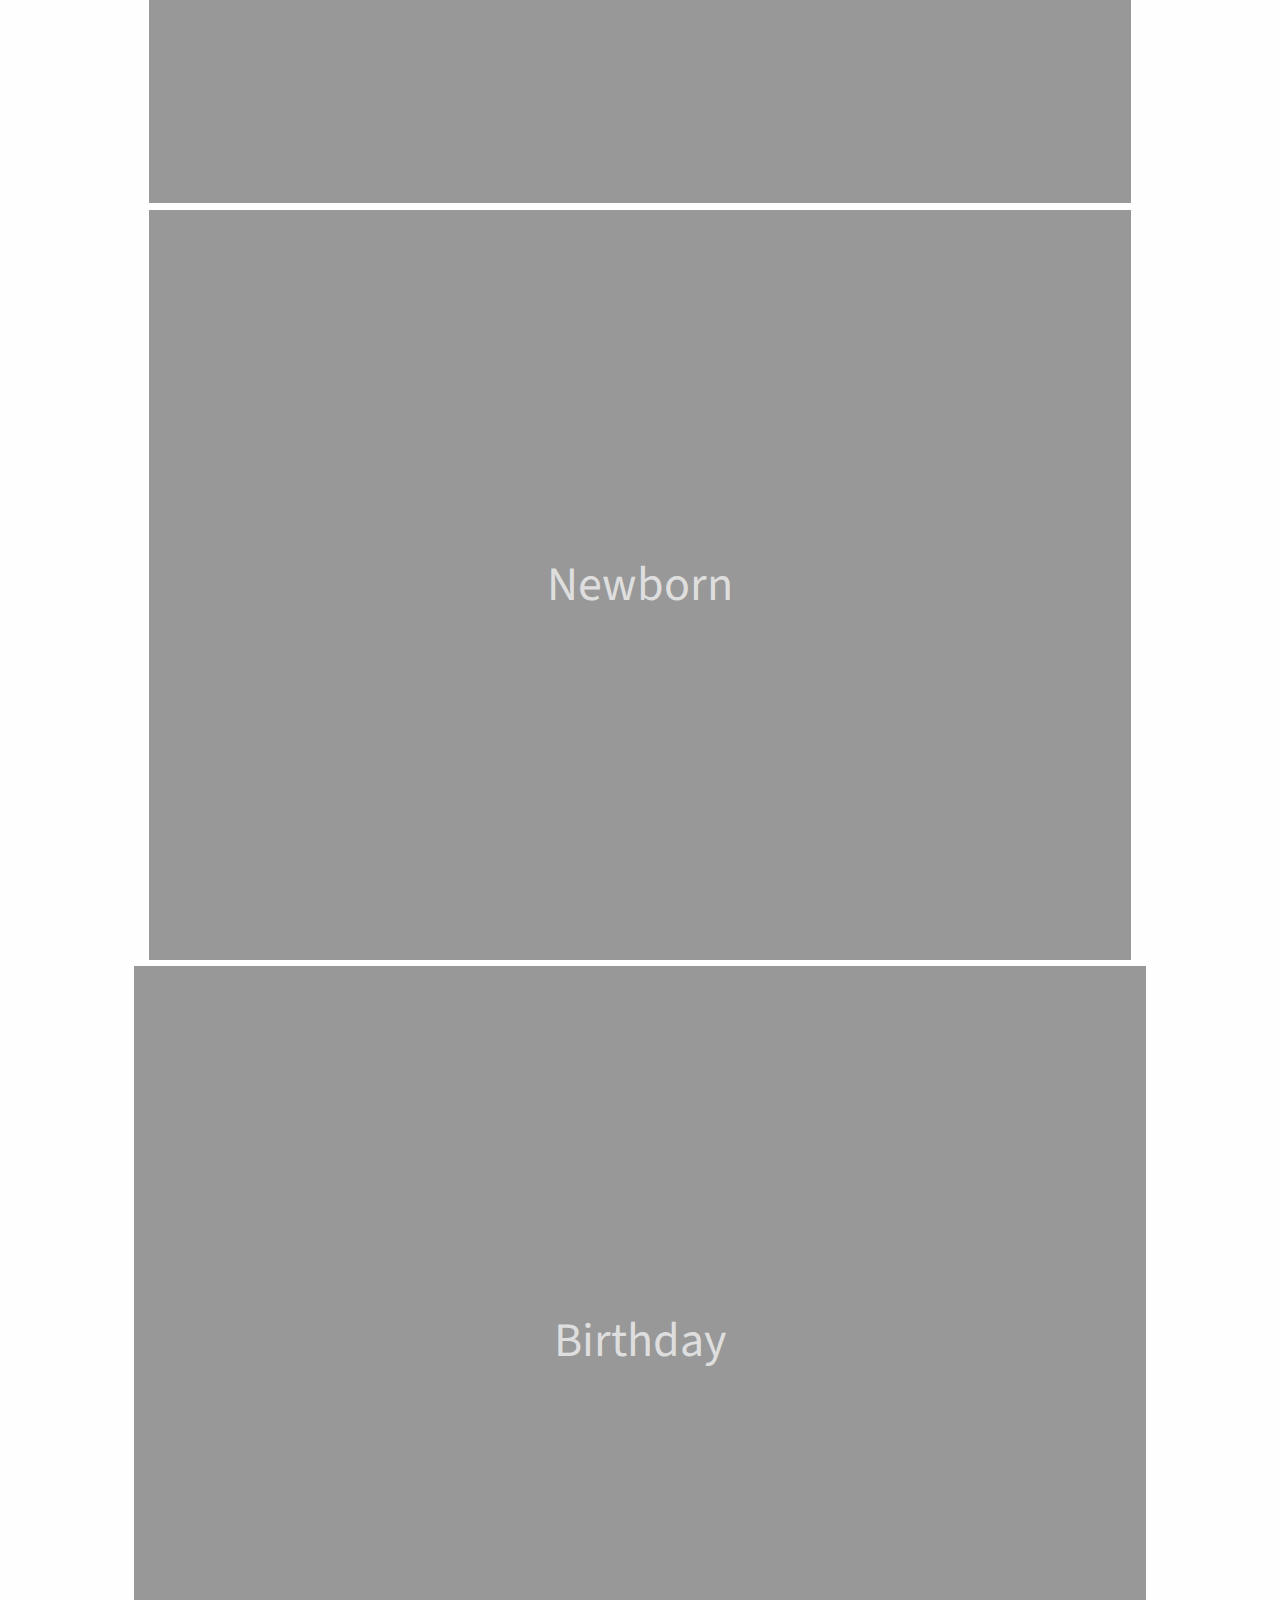
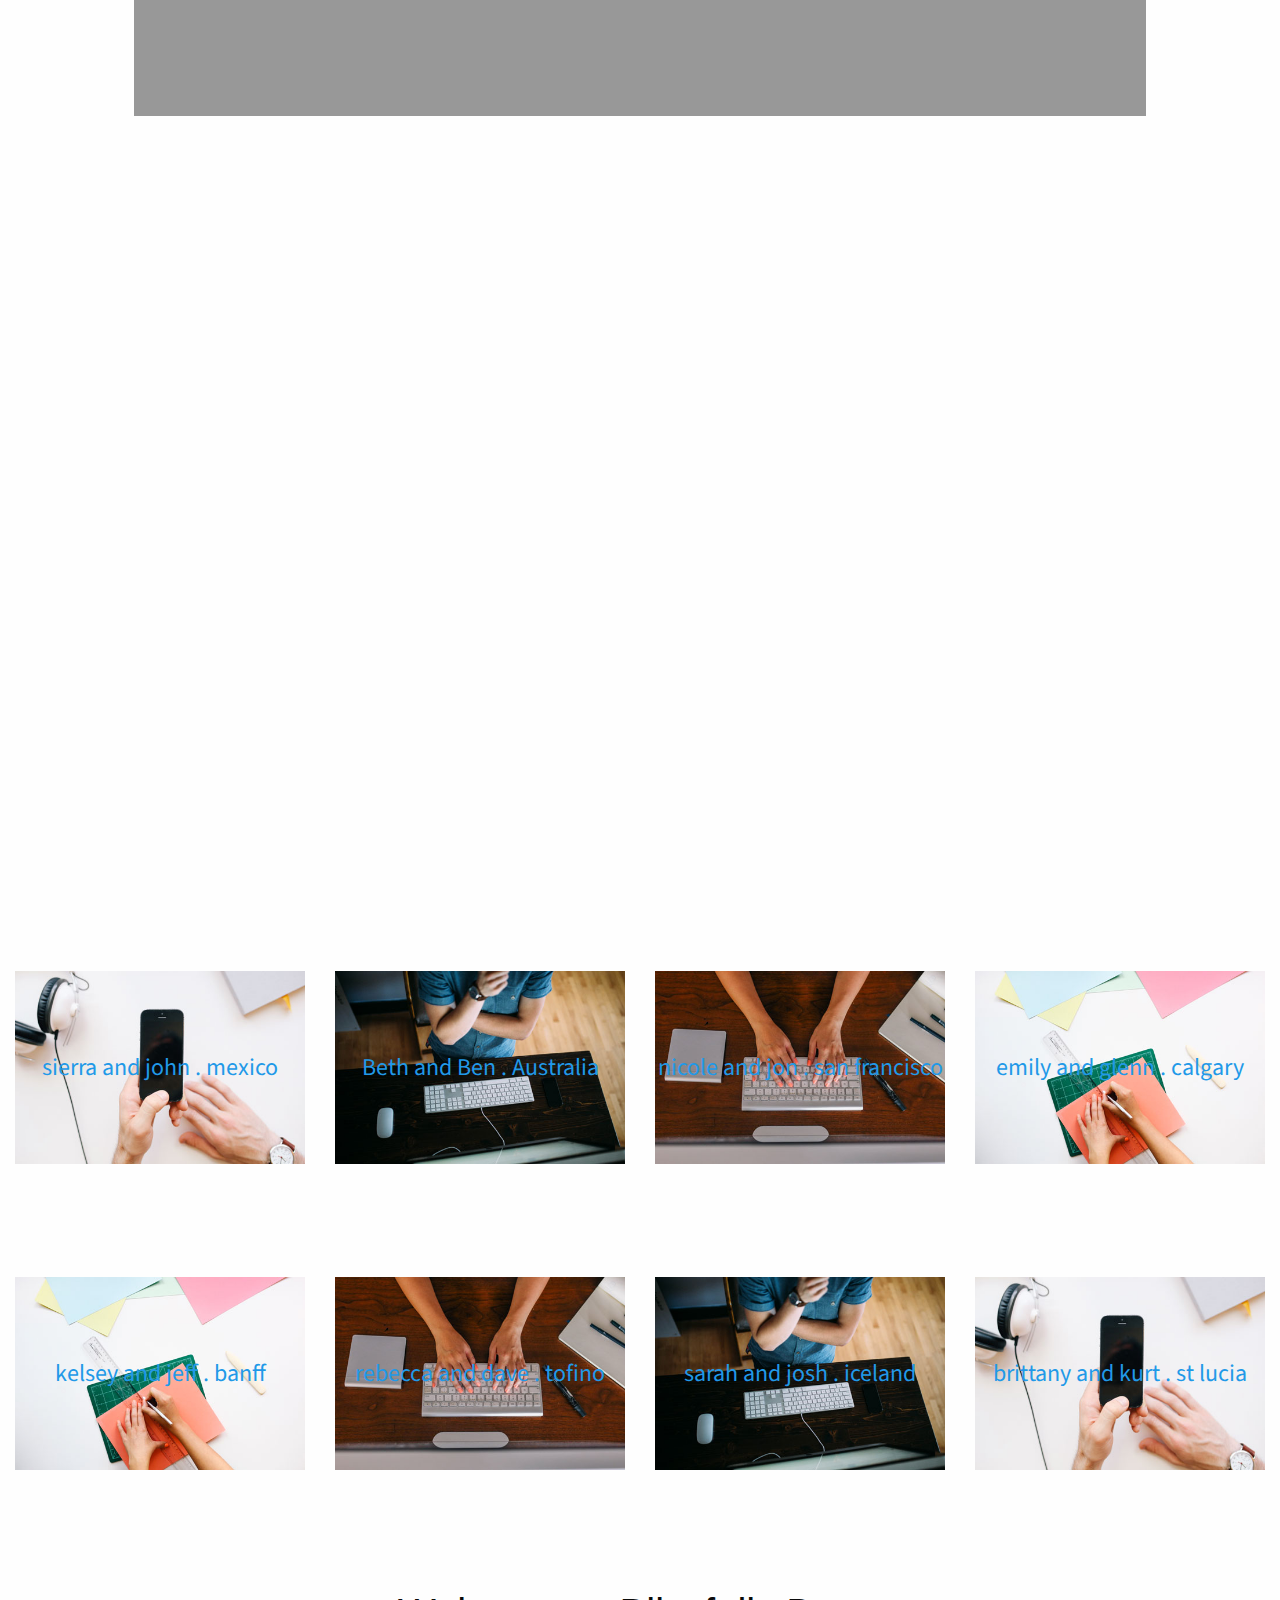
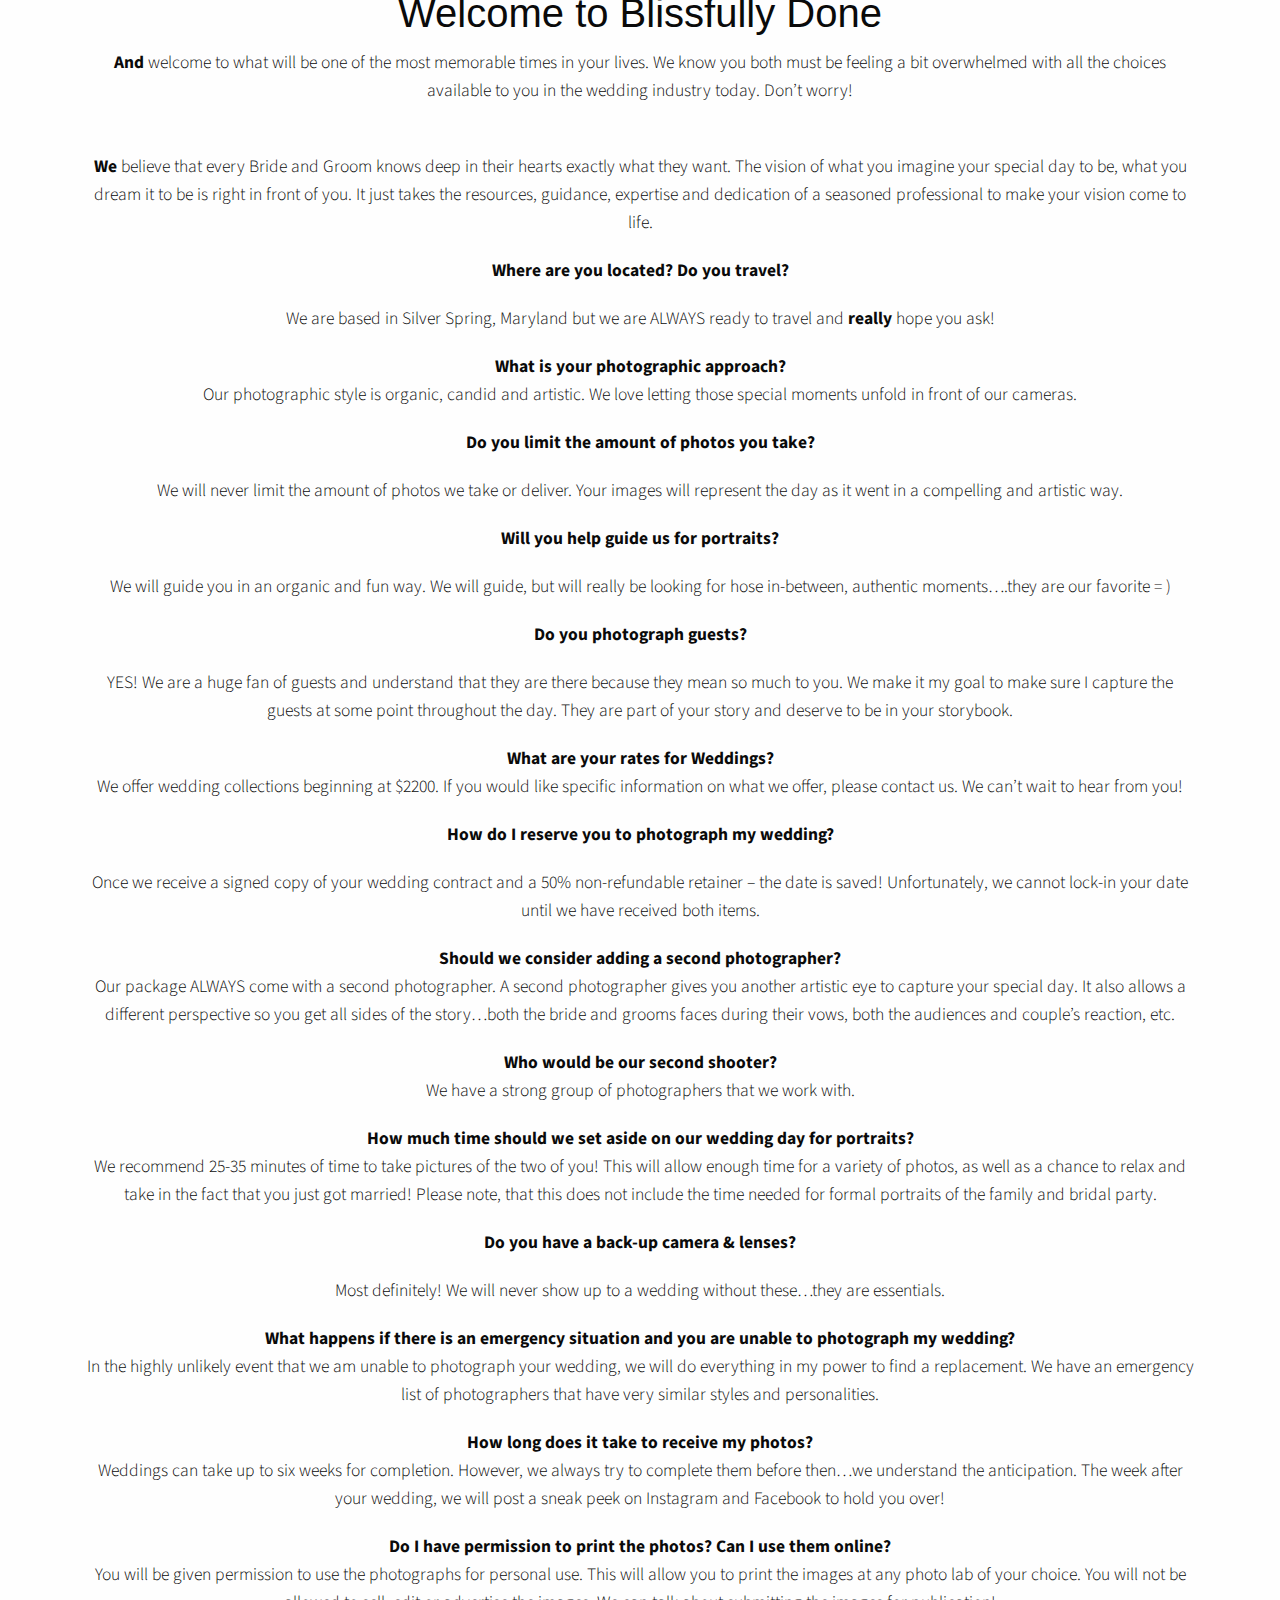
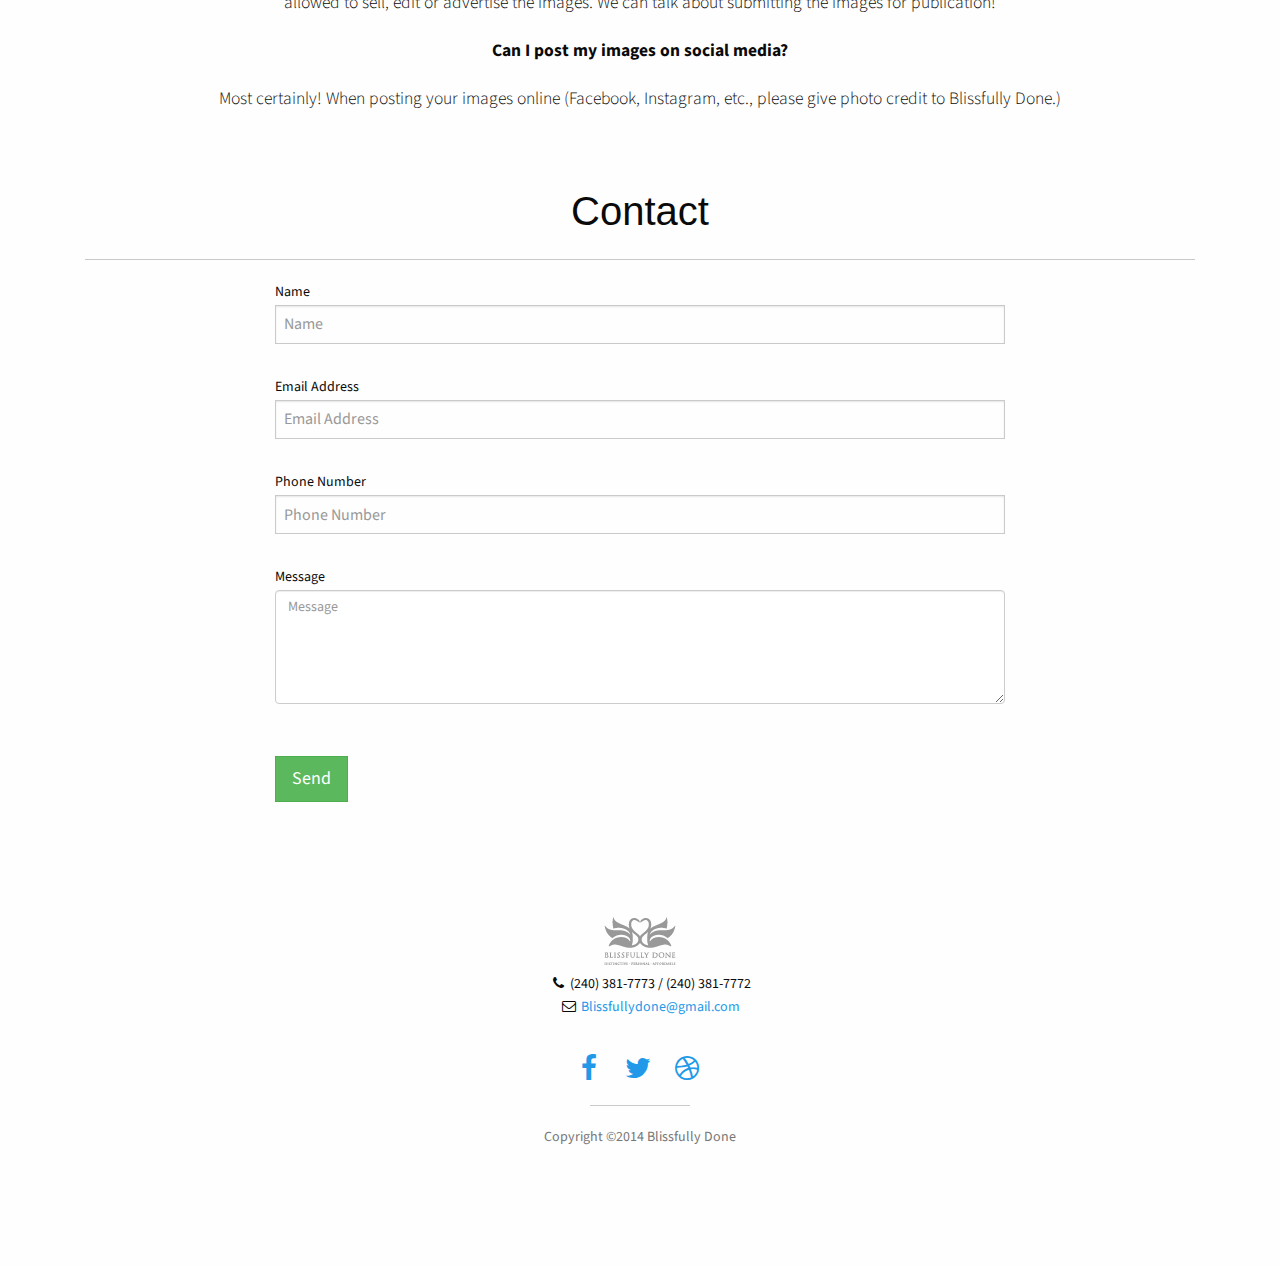
==== commit e3497e43: "Updated" ====
--- a/BootStrapSample/public_html/Home.html
+++ b/BootStrapSample/public_html/Home.html
@@ -13,6 +13,10 @@
 
         <!-- Bootstrap Core CSS -->
         <link href="css/bootstrap.min.css" rel="stylesheet">
+
+        <!--Foundation Core Css -->
+        <link href="css/foundation.min.css" rel="stylesheet">
+        <link href="css/foundation.css" rel="stylesheet">
 
         <!-- Custom CSS -->
         <link href="css/stylish-portfolio.css" rel="stylesheet">
@@ -47,7 +51,7 @@
                     <a href="#portfolio" onclick = $("#menu-close").click(); >Portfolio</a>
                 </li>            
                 <li>
-                    <a href="#services" onclick = $("#menu-close").click(); >Services</a>
+                    <a href="#Blog" onclick = $("#menu-close").click(); >Blog</a>
                 </li>
                 <li>
                     <a href="#about" onclick = $("#menu-close").click(); >About</a>
@@ -67,424 +71,406 @@
 
         <!-- Portfolio -->
         <section id="portfolio" class="portfolio">
-            <div class="container-fluid ">                
-                <div class="col-lg-10 col-lg-offset-1 text-center">                    
+            <div class="container-fluid ">
+                <div class="col-lg-10 col-lg-offset-1 text-center">
                     <h2>Our Work</h2>
                     <hr class="small">             							
                     <div class="row">
-                        <div class="medium-12 columns">
-                            <div class="Portfolio-thumbnail" style="background-image: url('Images/portfolio-1.jpg')">
-                               <div class="dispay-middle">
-                                    <a href="#">
-                                   <span>Weddings</span><br>Enter
+                        <div class="col-md-12 columns">
+                            <div class="Portfolio-thumbnail" style="background-image: url('Images/Weddings/Wedding_Thumbnail.jpg')">
+                                <div class="text-center">
+                                    <a href="Weddings.html" class="btn btn-dark btn-lg">
+                                        <span>Weddings</span>
+                                    </a>
+                                </div> 
+                            </div>                               
+                        </div>
+                    </div>
+                    <div class="row">
+                        <div class="col-md-12 columns">
+                            <div class="Portfolio-thumbnail" style="background-image: url('Images/NewBorn/NewBorn_Thumbnail.jpg')">
+                                <div class="text-center">
+                                    <a href="www" class="btn btn-dark btn-lg">
+                                        <span>Newborn</span>
+                                    </a>
+                                </div> 
+                            </div>
+                        </div>
+                        <div class="row">
+                            <div class="col-md-12 columns">
+                                <div class="Portfolio-thumbnail" style="background-image: url('Images/Birthday/Birthday_Thumbnail.jpg')" >
+                                    <div class="text-center">
+                                        <a href="www" class="btn btn-dark btn-lg">
+                                            <span>Birthday</span>
+                                        </a>
+                                    </div> 
+                                </div> 
+                            </div>
+                        </div>
+
+                    </div>
+                    <div class="row">
+                        <div class="col-md-12 columns">
+                            <div class="Portfolio-thumbnail"  style="background-image: url('Images/portfolio-4.jpg')">
+                                <div class="text-center">
+                                    <a href="www">
+                                        <span>Family Sessions</span>
+                                    </a>
+                                </div> 
+                            </div> 
+                        </div>
+                    </div>
+                </div>                  
+        </section>
+        <section id="recent-blog-posts1">
+            <div class="row small-up-1 medium-up-4 large-up-4">
+                <div  class="column">
+                    <div class="blog-thumbnail" style="background-image: url('Images/portfolio-1.jpg');">
+                        <div class="text-center">
+                            <div><a href="#"><span>sierra and john . mexico</span></a></div>
+                        </div>
+                    </div>
+                </div>
+                <div  class="column">
+                    <div class="blog-thumbnail" style="background-image: url('Images/portfolio-2.jpg');">
+                        <div class="text-center">
+                            <div><a href="#"><span>Beth and Ben . Australia</span></a></div>
+                        </div>
+                    </div>
+                </div>
+                <div  class="column">
+                    <div class="blog-thumbnail" style="background-image: url('Images/portfolio-3.jpg');">
+                        <div class="text-center">
+                            <div><a href="#"><span>nicole and jon . san francisco</span></a></div>
+                        </div>
+                    </div>
+                </div>
+                <div  class="column">
+                    <div class="blog-thumbnail" style="background-image: url('Images/portfolio-4.jpg');">
+                        <div class="text-center">
+                            <div><a href="#"><span>emily and glenn . calgary</span></a></div>
+                        </div>
+                    </div>
+                </div>
+                <div  class="column">
+                    <div class="blog-thumbnail" style="background-image: url('Images/portfolio-4.jpg');">
+                        <div class="text-center">
+                            <div><a href="#"><span>kelsey and jeff . banff</span></a></div>
+                        </div>
+                    </div>
+                </div>
+                <div  class="column">
+                    <div class="blog-thumbnail" style="background-image: url('Images/portfolio-3.jpg');">
+                        <div class="text-center">
+                            <div><a href="#"><span>rebecca and dave . tofino</span></a></div>
+                        </div>
+                    </div>
+                </div>
+                <div  class="column">
+                    <div class="blog-thumbnail" style="background-image: url('Images/portfolio-2.jpg');">
+                        <div class="text-center">
+                            <div><a href="#"><span>sarah and josh . iceland</span></a></div>
+                        </div>
+                    </div>
+                </div>
+                <div  class="column">
+                    <div class="blog-thumbnail" style="background-image: url('Images/portfolio-1.jpg');">
+                        <div class="text-center">
+                            <div><a href="#"><span>brittany and kurt . st lucia</span></a></div>
+                        </div>
+                    </div>
+                </div>
+            </div>
+        </section>
+ <!--Services 
+        The circle icons use Font Awesome's stacked icon classes. For more information, visit http://fontawesome.io/examples/
+        <section id="services" class="services bg-primary">
+            <div class="container">
+                <div class="row text-center">
+                    <div class="col-lg-10 col-lg-offset-1">
+                        <h2>Our Services</h2>
+                        <hr class="small">
+                        <div class="row">
+                            <div class="col-md-3 col-sm-6">
+                                <div class="service-item">
+                                    <span class="fa-stack fa-4x">
+                                        <i class="fa fa-circle fa-stack-2x"></i>
+                                        <i class="fa fa-cloud fa-stack-1x text-primary"></i>
+                                    </span>
+                                    <h4>
+                                        <strong>Service Name</strong>
+                                    </h4>
+                                    <p>Lorem ipsum dolor sit amet, consectetur adipisicing elit.</p>
+                                    <a href="#" class="btn btn-light">Learn More</a>
+                                </div>
+                            </div>
+                            <div class="col-md-3 col-sm-6">
+                                <div class="service-item">
+                                    <span class="fa-stack fa-4x">
+                                        <i class="fa fa-circle fa-stack-2x"></i>
+                                        <i class="fa fa-compass fa-stack-1x text-primary"></i>
+                                    </span>
+                                    <h4>
+                                        <strong>Service Name</strong>
+                                    </h4>
+                                    <p>Lorem ipsum dolor sit amet, consectetur adipisicing elit.</p>
+                                    <a href="#" class="btn btn-light">Learn More</a>
+                                </div>
+                            </div>
+                            <div class="col-md-3 col-sm-6">
+                                <div class="service-item">
+                                    <span class="fa-stack fa-4x">
+                                        <i class="fa fa-circle fa-stack-2x"></i>
+                                        <i class="fa fa-flask fa-stack-1x text-primary"></i>
+                                    </span>
+                                    <h4>
+                                        <strong>Service Name</strong>
+                                    </h4>
+                                    <p>Lorem ipsum dolor sit amet, consectetur adipisicing elit.</p>
+                                    <a href="#" class="btn btn-light">Learn More</a>
+                                </div>
+                            </div>
+                            <div class="col-md-3 col-sm-6">
+                                <div class="service-item">
+                                    <span class="fa-stack fa-4x">
+                                        <i class="fa fa-circle fa-stack-2x"></i>
+                                        <i class="fa fa-shield fa-stack-1x text-primary"></i>
+                                    </span>
+                                    <h4>
+                                        <strong>Service Name</strong>
+                                    </h4>
+                                    <p>Lorem ipsum dolor sit amet, consectetur adipisicing elit.</p>
+                                    <a href="#" class="btn btn-light">Learn More</a>
+                                </div>
+                            </div>
+                        </div>
+                        
+                    </div>
+                    
+                </div>
+
+            </div>
+
+        </section>
+        -->
+        <!-- About -->
+        <section id="about" class="about">
+            <div class="container">
+                <div class="row">
+                    <div class="col-lg-12 text-center">
+                        <h2>Welcome to Blissfully Done</h2>
+                        <p class="lead"><strong>And</strong> welcome to what will be one of the most memorable times in your lives. We know you both must be feeling a bit overwhelmed with all the choices available to you in the wedding industry today. Don’t worry! </br> </br>  </p>
+                        <p class="lead"><strong>We</strong> believe that every Bride and Groom knows deep in their hearts exactly what they want. The vision of what you imagine your special day to be, what you dream it to be is right in front of you. It just takes the resources, guidance, expertise and dedication of a seasoned professional to make your vision come to life.</p>
+                        <p class="lead"><strong> Where are you located? Do you travel?</strong></p>
+                        <p class="lead">We are based in Silver Spring, Maryland but we are ALWAYS ready to travel and <strong>really</strong> hope you ask!</p>
+                        <p class="lead"><strong>What is your photographic approach?</strong><br />
+                            Our photographic style is organic, candid and artistic.  We love letting those special moments unfold in front of our cameras.</p>
+                        <p class="lead"><strong>Do you limit the amount of photos you take?</strong></p>
+                        <p class="lead">We will never limit the amount of photos we take or deliver. Your images will represent the day as it went in a compelling and artistic way.</p>
+                        <p class="lead"><strong>Will you help guide us for portraits?</strong></p>
+                        <p class="lead">We will guide you in an organic and fun way. We will guide, but will really be looking for hose in-between, authentic moments….they are our favorite = )</p>
+                        <p class="lead"><strong>Do you photograph guests?</strong></p>
+                        <p class="lead">YES! We are a huge fan of guests and understand that they are there because they mean so much to you. We make it my goal to make sure I capture the guests at some point throughout the day. They are part of your story and deserve to be in your storybook.</p>
+                        <p class="lead"><strong>What are your rates for Weddings?</strong><br />
+                            We offer wedding collections beginning at $2200. If you would like specific information on what we offer, please contact us. We can’t wait to hear from you!</p>
+                        <p class="lead"><strong>How do I reserve you to photograph my wedding?</strong></p>
+                        <p class="lead">Once we receive a signed copy of your wedding contract and a 50% non-refundable retainer – the date is saved! Unfortunately, we cannot lock-in your date until we have received both items.</p>
+                        <p class="lead"><strong>Should we consider adding a second photographer?</strong><br />
+                            Our package ALWAYS come with a second photographer. A second photographer gives you another artistic eye to capture your special day. It also allows a different perspective so you get all sides of the story…both the bride and grooms faces during their vows, both the audiences and couple’s reaction, etc.</p>
+                        <p class="lead"><strong>Who would be our second shooter? </strong><br />
+                            We have a strong group of photographers that we work with.</p>
+                        <p class="lead"><strong>How much time should we set aside on our wedding day for portraits?</strong><br />
+                            We recommend 25-35 minutes of time to take pictures of the two of you! This will allow enough time for a variety of photos, as well as a chance to relax and take in the fact that you just got married! Please note, that this does not include the time needed for formal portraits of the family and bridal party.</p>
+                        <p class="lead"><strong>Do you have a back-up camera &amp; lenses?</strong></p>
+                        <p class="lead">Most definitely! We will never show up to a wedding without these…they are essentials.</p>
+                        <p class="lead"><strong>What happens if there is an emergency situation and you are unable to photograph my wedding?</strong><br />
+                            In the highly unlikely event that we am unable to photograph your wedding, we will do everything in my power to find a replacement. We have an emergency list of photographers that have very similar styles and personalities.</p>
+                        <p class="lead"><strong>How long does it take to receive my photos?</strong><br />
+                            Weddings can take up to six weeks for completion. However, we always try to complete them before then…we understand the anticipation. The week after your wedding, we will post a sneak peek on Instagram and Facebook to hold you over!</p>
+                        <p class="lead"><strong>Do I have permission to print the photos? Can I use them online?</strong><br />
+                            You will be given permission to use the photographs for personal use. This will allow you to print the images at any photo lab of your choice. You will not be allowed to sell, edit or advertise the images. We can talk about submitting the images for publication!</p>
+                        <p class="lead"><strong>Can I post my images on social media?</strong></p>
+                        <p class="lead">Most certainly! When posting your images online (Facebook, Instagram, etc., please give photo credit to Blissfully Done.)</p>
+                    </div>
+                </div>                           
+            </div>                        
+        </section>
+
+
+        <!-- Callout
+        <aside class="callout col-lg-12">
+            <div class="text-vertical-center">
+                <h1 style="color: black" >Blissfully Done</h1>
+            </div>
+        </aside>
+        -->
+
+
+        <!-- Call to Action 
+        <aside class="call-to-action bg-primary">
+            <div class="container">
+                <div class="row">
+                    <div class="col-lg-12 text-center">
+                        <h3>The buttons below are impossible to resist.</h3>
+                        <a href="#" class="btn btn-lg btn-light">Click Me!</a>
+                        <a href="#" class="btn btn-lg btn-dark">Look at Me!</a>
+                    </div>
+                </div>
+            </div>
+        </aside>
+        -->
+        <!-- Map 
+        <section id="contact" class="map">
+            <iframe width="100%" height="100%" frameborder="0" scrolling="no" marginheight="0" marginwidth="0" src="https://maps.google.com/maps?f=q&amp;source=s_q&amp;hl=en&amp;geocode=&amp;q=Twitter,+Inc.,+Market+Street,+San+Francisco,+CA&amp;aq=0&amp;oq=twitter&amp;sll=28.659344,-81.187888&amp;sspn=0.128789,0.264187&amp;ie=UTF8&amp;hq=Twitter,+Inc.,+Market+Street,+San+Francisco,+CA&amp;t=m&amp;z=15&amp;iwloc=A&amp;output=embed">
+            <br />
+            <small>
+                <a href="https://maps.google.com/maps?f=q&amp;source=embed&amp;hl=en&amp;geocode=&amp;q=Twitter,+Inc.,+Market+Street,+San+Francisco,+CA&amp;aq=0&amp;oq=twitter&amp;sll=28.659344,-81.187888&amp;sspn=0.128789,0.264187&amp;ie=UTF8&amp;hq=Twitter,+Inc.,+Market+Street,+San+Francisco,+CA&amp;t=m&amp;z=15&amp;iwloc=A"></a>
+            </small>
+            </iframe>
+        </section>
+        -->
+        <section id="contact">
+            <div class="container">
+                <div class="row">
+                    <div class="col-lg-12 text-center">
+                        <h2>Contact</h2>
+                        <hr class="star-primary">
+                    </div>
+                </div>
+                <div class="row">
+                    <div class="col-lg-8 col-lg-offset-2">
+                        <!-- To configure the contact form email address, go to mail/contact_me.php and update the email address in the PHP file on line 19. -->
+                        <!-- The form should work on most web servers, but if the form is not working you may need to configure your web server differently. -->
+                        <form name="sentMessage" id="contactForm" novalidate>
+                            <div class="row control-group">
+                                <div class="form-group col-xs-12 floating-label-form-group controls">
+                                    <label>Name</label>
+                                    <input type="text" class="form-control" placeholder="Name" id="name" required data-validation-required-message="Please enter your name.">
+                                    <p class="help-block text-danger"></p>
+                                </div>
+                            </div>
+                            <div class="row control-group">
+                                <div class="form-group col-xs-12 floating-label-form-group controls">
+                                    <label>Email Address</label>
+                                    <input type="email" class="form-control" placeholder="Email Address" id="email" required data-validation-required-message="Please enter your email address.">
+                                    <p class="help-block text-danger"></p>
+                                </div>
+                            </div>
+                            <div class="row control-group">
+                                <div class="form-group col-xs-12 floating-label-form-group controls">
+                                    <label>Phone Number</label>
+                                    <input type="tel" class="form-control" placeholder="Phone Number" id="phone" required data-validation-required-message="Please enter your phone number.">
+                                    <p class="help-block text-danger"></p>
+                                </div>
+                            </div>
+                            <div class="row control-group">
+                                <div class="form-group col-xs-12 floating-label-form-group controls">
+                                    <label>Message</label>
+                                    <textarea rows="5" class="form-control" placeholder="Message" id="message" required data-validation-required-message="Please enter a message."></textarea>
+                                    <p class="help-block text-danger"></p>
+                                </div>
+                            </div>
+                            <br>
+                            <div id="success"></div>
+                            <div class="row">
+                                <div class="form-group col-xs-12">
+                                    <button type="submit" class="btn btn-success btn-lg">Send</button>
+                                </div>
+                            </div>
+                        </form>
+                    </div>
+                </div>
+            </div>
+        </section>
+        <!-- Footer -->
+        <footer>
+            <div class="container">
+                <div class="row">
+                    <div class="col-lg-10 col-lg-offset-1 text-center">
+                        <h4><strong> <a href="#">
+                                    <img class="img-portfolio img-responsive" src="Images/blissfully-done-flogo.png">
                                 </a>
-                            </div> 
-                          </div>                               
-                        </div>
-                    </div>
-                     
-                    <div class="row">
-                        <div class="medium-12 columns">
-                            <div class="Portfolio-thumbnail" style="background-image: url('Images/portfolio-2.jpg')" >
-                                <a href="#">
-                                    
-                                </a>
-                            </div> 
-                        </div>
-                    </div>
-                    <div class="row">
-                        <div class="medium-12 columns">
-                            <div class="Portfolio-thumbnail" style="background-image: url('Images/portfolio-3.jpg')">
-                                <a href="#">
-                                   
-                                </a>
-                            </div> 
-                        </div>
-                    </div>
-                    <div class="row">
-                        <div class="medium-12 columns">
-                            <div class="Portfolio-thumbnail"  style="background-image: url('Images/portfolio-4.jpg')">
-                                <a href="#" >                                  
-                                </a>
-                            </div> 
-                        </div>
-                    </div>
-
-                    <!-- /.row -->        
-                    <!-- /.container -->
-                    </section>
-                    <!--
-                <section id="recent-blog-posts">
-                            
-                            <ul class="medium-block-grid-4">
-                    <li>
-                        <div class="blog-thumbnail" style="background-image: url('http://www.gabemcclintock.com/wp-content/uploads/2014/12/SierraJohn-1000x1000.jpg');">
-                                    <div class="text-center">
-                                            <div><a href="http://www.gabemcclintock.com/2014/12/sayulita-wedding-photographer-sierra-john/"><span>sierra and john . mexico</span></a></div>
-                                    </div>
-                            </div>
-                    </li>
-            
-                     
-                    <li>
-                        <div class="blog-thumbnail" style="background-image: url('http://www.gabemcclintock.com/wp-content/uploads/2014/12/BethBen-1000x1000.jpg');">
-                                    <div class="text-center">
-                                            <div><a href="http://www.gabemcclintock.com/2014/12/australia-wedding-photographer-beth-ben/"><span>Beth and Ben . Australia</span></a></div>
-                                    </div>
-                            </div>
-                    </li>
-            
-                     
-                    <li>
-                        <div class="blog-thumbnail" style="background-image: url('http://www.gabemcclintock.com/wp-content/uploads/2014/10/NicoleJonConnection-1000x1000.jpg');">
-                                    <div class="text-center">
-                                            <div><a href="http://www.gabemcclintock.com/2014/10/san-francisco-photographer-nicole-jon/"><span>nicole and jon . san francisco</span></a></div>
-                                    </div>
-                            </div>
-                    </li>
-            
-                     
-                    <li>
-                        <div class="blog-thumbnail" style="background-image: url('http://www.gabemcclintock.com/wp-content/uploads/2014/10/emilyglen-1000x1000.jpg');">
-                                    <div class="text-center">
-                                            <div><a href="http://www.gabemcclintock.com/2014/10/calgary-photographer-emily-glenn/"><span>emily and glenn . calgary</span></a></div>
-                                    </div>
-                            </div>
-                    </li>
-            
-                     
-                    <li>
-                        <div class="blog-thumbnail" style="background-image: url('http://www.gabemcclintock.com/wp-content/uploads/2014/09/kelseyjeff-1000x1000.jpg');">
-                                    <div class="text-center">
-                                            <div><a href="http://www.gabemcclintock.com/2014/09/canada-wedding-photographer-kelsey-jeff/"><span>kelsey and jeff . banff</span></a></div>
-                                    </div>
-                            </div>
-                    </li>
-            
-                     
-                    <li>
-                        <div class="blog-thumbnail" style="background-image: url('http://www.gabemcclintock.com/wp-content/uploads/2014/07/RebeccaDave-1000x1000.jpg');">
-                                    <div class="text-center">
-                                            <div><a href="http://www.gabemcclintock.com/2014/07/tofino-wedding-photographer-rebecca-dave/"><span>rebecca and dave . tofino</span></a></div>
-                                    </div>
-                            </div>
-                    </li>
-            
-                     
-                    <li>
-                        <div class="blog-thumbnail" style="background-image: url('http://www.gabemcclintock.com/wp-content/uploads/2014/06/SarahJosh-1000x1000.jpg');">
-                                    <div class="text-center">
-                                            <div><a href="http://www.gabemcclintock.com/2014/06/iceland-photographer-sarah-josh/"><span>sarah and josh . iceland</span></a></div>
-                                    </div>
-                            </div>
-                    </li>
-            
-                     
-                    <li>
-                        <div class="blog-thumbnail" style="background-image: url('http://www.gabemcclintock.com/wp-content/uploads/2013/12/brittanykurt-1000x1000.jpg');">
-                                    <div class="text-center">
-                                            <div><a href="http://www.gabemcclintock.com/2013/12/st-lucia-wedding-photographer-brittany-kurt/"><span>brittany and kurt . st lucia</span></a></div>
-                                    </div>
-                            </div>
-                    </li>
-            
-                     </ul>			
-                            </section>
-                    -->
-                    <!-- View More 
-                    <section id="ViewMore" class="Viewmore">
-                       <div class="container">
-                           <div class="row">
-                               <div class="col-lg-10 col-lg-offset-1 text-center">                    
-                                   <hr class="small">
-                                   <div class="row">
-                                       <div class="col-sm-2">
-                                           <div class="portfolio-item">
-                                               <a href="#">
-                                                   <img class="img-portfolio img-responsive" src="Images/portfolio-1.jpg">
-                                               </a>
-                                           </div>
-                                       </div>
-                                       <div class="col-sm-2">
-                                           <div class="portfolio-item">
-                                               <a href="#">
-                                                   <img class="img-portfolio img-responsive" src="Images/portfolio-2.jpg">
-                                               </a>
-                                           </div>
-                                       </div>
-                                       <div class="col-sm-2">
-                                           <div class="portfolio-item">
-                                               <a href="#">
-                                                   <img class="img-portfolio img-responsive" src="Images/portfolio-3.jpg">
-                                               </a>
-                                           </div>
-                                       </div>
-                                       <div class="col-sm-2">
-                                           <div class="portfolio-item">
-                                               <a href="#">
-                                                   <img class="img-portfolio img-responsive" src="Images/portfolio-4.jpg">
-                                               </a>
-                                           </div>
-                                       </div>
-                                   </div>                   
-                               </div>                
-                           </div>
-                       </div>
-                   </section>
-                    -->
-                    <!-- Services -->
-                    <!-- The circle icons use Font Awesome's stacked icon classes. For more information, visit http://fontawesome.io/examples/ -->
-                    <section id="services" class="services bg-primary">
-                        <div class="container">
-                            <div class="row text-center">
-                                <div class="col-lg-10 col-lg-offset-1">
-                                    <h2>Our Services</h2>
-                                    <hr class="small">
-                                    <div class="row">
-                                        <div class="col-md-3 col-sm-6">
-                                            <div class="service-item">
-                                                <span class="fa-stack fa-4x">
-                                                    <i class="fa fa-circle fa-stack-2x"></i>
-                                                    <i class="fa fa-cloud fa-stack-1x text-primary"></i>
-                                                </span>
-                                                <h4>
-                                                    <strong>Service Name</strong>
-                                                </h4>
-                                                <p>Lorem ipsum dolor sit amet, consectetur adipisicing elit.</p>
-                                                <a href="#" class="btn btn-light">Learn More</a>
-                                            </div>
-                                        </div>
-                                        <div class="col-md-3 col-sm-6">
-                                            <div class="service-item">
-                                                <span class="fa-stack fa-4x">
-                                                    <i class="fa fa-circle fa-stack-2x"></i>
-                                                    <i class="fa fa-compass fa-stack-1x text-primary"></i>
-                                                </span>
-                                                <h4>
-                                                    <strong>Service Name</strong>
-                                                </h4>
-                                                <p>Lorem ipsum dolor sit amet, consectetur adipisicing elit.</p>
-                                                <a href="#" class="btn btn-light">Learn More</a>
-                                            </div>
-                                        </div>
-                                        <div class="col-md-3 col-sm-6">
-                                            <div class="service-item">
-                                                <span class="fa-stack fa-4x">
-                                                    <i class="fa fa-circle fa-stack-2x"></i>
-                                                    <i class="fa fa-flask fa-stack-1x text-primary"></i>
-                                                </span>
-                                                <h4>
-                                                    <strong>Service Name</strong>
-                                                </h4>
-                                                <p>Lorem ipsum dolor sit amet, consectetur adipisicing elit.</p>
-                                                <a href="#" class="btn btn-light">Learn More</a>
-                                            </div>
-                                        </div>
-                                        <div class="col-md-3 col-sm-6">
-                                            <div class="service-item">
-                                                <span class="fa-stack fa-4x">
-                                                    <i class="fa fa-circle fa-stack-2x"></i>
-                                                    <i class="fa fa-shield fa-stack-1x text-primary"></i>
-                                                </span>
-                                                <h4>
-                                                    <strong>Service Name</strong>
-                                                </h4>
-                                                <p>Lorem ipsum dolor sit amet, consectetur adipisicing elit.</p>
-                                                <a href="#" class="btn btn-light">Learn More</a>
-                                            </div>
-                                        </div>
-                                    </div>
-                                    <!-- /.row (nested) -->
-                                </div>
-                                <!-- /.col-lg-10 -->
-                            </div>
-                            <!-- /.row -->
-                        </div>
-                        <!-- /.container -->
-                    </section>
-
-                    <!-- About -->
-                    <section id="about" class="about">
-                        <div class="container">
-                            <div class="row">
-                                <div class="col-lg-12 text-center">
-                                    <h2>Welcome to Blissfully Done</h2>
-                                    <p class="lead"><b>And</b> welcome to what will be one of the most memorable times in your lives. We know you both must be feeling a bit overwhelmed with all the choices available to you in the wedding industry today. Don’t worry! </br> </br>  </p>
-                                    <p class="lead"><b>We</b> believe that every Bride and Groom knows deep in their hearts exactly what they want. The vision of what you imagine your special day to be, what you dream it to be is right in front of you. It just takes the resources, guidance, expertise and dedication of a seasoned professional to make your vision come to life.</p>
-                                </div>
-                            </div>
-                            <!-- /.row -->
-                        </div>
-                        <!-- /.container -->
-                    </section>
-
-
-                    <!-- Callout -->
-                    <aside class="callout col-lg-12">
-                        <div class="text-vertical-center">
-                            <h1 style="color: black" >Blissfully Done</h1>
-                        </div>
-                    </aside>
-
-
-
-                    <!-- Call to Action 
-                    <aside class="call-to-action bg-primary">
-                        <div class="container">
-                            <div class="row">
-                                <div class="col-lg-12 text-center">
-                                    <h3>The buttons below are impossible to resist.</h3>
-                                    <a href="#" class="btn btn-lg btn-light">Click Me!</a>
-                                    <a href="#" class="btn btn-lg btn-dark">Look at Me!</a>
-                                </div>
-                            </div>
-                        </div>
-                    </aside>
-                    -->
-                    <!-- Map 
-                    <section id="contact" class="map">
-                        <iframe width="100%" height="100%" frameborder="0" scrolling="no" marginheight="0" marginwidth="0" src="https://maps.google.com/maps?f=q&amp;source=s_q&amp;hl=en&amp;geocode=&amp;q=Twitter,+Inc.,+Market+Street,+San+Francisco,+CA&amp;aq=0&amp;oq=twitter&amp;sll=28.659344,-81.187888&amp;sspn=0.128789,0.264187&amp;ie=UTF8&amp;hq=Twitter,+Inc.,+Market+Street,+San+Francisco,+CA&amp;t=m&amp;z=15&amp;iwloc=A&amp;output=embed">
-                        <br />
-                        <small>
-                            <a href="https://maps.google.com/maps?f=q&amp;source=embed&amp;hl=en&amp;geocode=&amp;q=Twitter,+Inc.,+Market+Street,+San+Francisco,+CA&amp;aq=0&amp;oq=twitter&amp;sll=28.659344,-81.187888&amp;sspn=0.128789,0.264187&amp;ie=UTF8&amp;hq=Twitter,+Inc.,+Market+Street,+San+Francisco,+CA&amp;t=m&amp;z=15&amp;iwloc=A"></a>
-                        </small>
-                        </iframe>
-                    </section>
-                    -->
-                    <section id="contact">
-                        <div class="container">
-                            <div class="row">
-                                <div class="col-lg-12 text-center">
-                                    <h2>Contact</h2>
-                                    <hr class="star-primary">
-                                </div>
-                            </div>
-                            <div class="row">
-                                <div class="col-lg-8 col-lg-offset-2">
-                                    <!-- To configure the contact form email address, go to mail/contact_me.php and update the email address in the PHP file on line 19. -->
-                                    <!-- The form should work on most web servers, but if the form is not working you may need to configure your web server differently. -->
-                                    <form name="sentMessage" id="contactForm" novalidate>
-                                        <div class="row control-group">
-                                            <div class="form-group col-xs-12 floating-label-form-group controls">
-                                                <label>Name</label>
-                                                <input type="text" class="form-control" placeholder="Name" id="name" required data-validation-required-message="Please enter your name.">
-                                                <p class="help-block text-danger"></p>
-                                            </div>
-                                        </div>
-                                        <div class="row control-group">
-                                            <div class="form-group col-xs-12 floating-label-form-group controls">
-                                                <label>Email Address</label>
-                                                <input type="email" class="form-control" placeholder="Email Address" id="email" required data-validation-required-message="Please enter your email address.">
-                                                <p class="help-block text-danger"></p>
-                                            </div>
-                                        </div>
-                                        <div class="row control-group">
-                                            <div class="form-group col-xs-12 floating-label-form-group controls">
-                                                <label>Phone Number</label>
-                                                <input type="tel" class="form-control" placeholder="Phone Number" id="phone" required data-validation-required-message="Please enter your phone number.">
-                                                <p class="help-block text-danger"></p>
-                                            </div>
-                                        </div>
-                                        <div class="row control-group">
-                                            <div class="form-group col-xs-12 floating-label-form-group controls">
-                                                <label>Message</label>
-                                                <textarea rows="5" class="form-control" placeholder="Message" id="message" required data-validation-required-message="Please enter a message."></textarea>
-                                                <p class="help-block text-danger"></p>
-                                            </div>
-                                        </div>
-                                        <br>
-                                        <div id="success"></div>
-                                        <div class="row">
-                                            <div class="form-group col-xs-12">
-                                                <button type="submit" class="btn btn-success btn-lg">Send</button>
-                                            </div>
-                                        </div>
-                                    </form>
-                                </div>
-                            </div>
-                        </div>
-                    </section>
-                    <!-- Footer -->
-                    <footer>
-                        <div class="container">
-                            <div class="row">
-                                <div class="col-lg-10 col-lg-offset-1 text-center">
-                                    <h4><strong> <a href="#">
-                                                <img class="img-portfolio img-responsive" src="Images/blissfully-done-flogo.png">
-                                            </a>
-                                        </strong>
-                                    </h4>
-                                    <!-- <p>3481 Melrose Place<br>Beverly Hills, CA 90210</p> -->
-                                    <ul class="list-unstyled">
-                                        <li><i class="fa fa-phone fa-fw"></i> (240) 381-7773 / (240) 381-7772</li>
-                                        <li><i class="fa fa-envelope-o fa-fw"></i>  <a href="mailto:Blissfullydone@gmail.com">Blissfullydone@gmail.com</a>
-                                        </li>
-                                    </ul>
-                                    <br>
-                                    <ul class="list-inline">
-                                        <li>
-                                            <a href="#"><i class="fa fa-facebook fa-fw fa-2x"></i></a>
-                                        </li>
-                                        <li>
-                                            <a href="#"><i class="fa fa-twitter fa-fw fa-2x"></i></a>
-                                        </li>
-                                        <li>
-                                            <a href="#"><i class="fa fa-dribbble fa-fw fa-2x"></i></a>
-                                        </li>
-                                    </ul>
-                                    <hr class="small">
-                                    <p class="text-muted">Copyright &copy;2014 Blissfully Done</p>
-                                </div>
-                            </div>
-                        </div>
-                    </footer>
-
-                    <!-- jQuery -->
-                    <script src="js/jquery.js"></script>
-                    <script src="js/jqBootstrapValidation.js"></script>
-                    <script src="js/contact_me.js"></script>
-
-                    <!-- Bootstrap Core JavaScript -->
-                    <script src="js/bootstrap.min.js"></script>
-
-                    <!-- Custom Theme JavaScript -->
-                    <script>
-                                    // Closes the sidebar menu
-                                    $("#menu-close").click(function (e) {
-                                        e.preventDefault();
-                                        $("#sidebar-wrapper").toggleClass("active");
-                                    });
-
-                                    // Opens the sidebar menu
-                                    $("#menu-toggle").click(function (e) {
-                                        e.preventDefault();
-                                        $("#sidebar-wrapper").toggleClass("active");
-                                    });
-
-                                    // Scrolls to the selected menu item on the page
-                                    $(function () {
-                                        $('a[href*=#]:not([href=#])').click(function () {
-                                            if (location.pathname.replace(/^\//, '') == this.pathname.replace(/^\//, '') || location.hostname == this.hostname) {
-
-                                                var target = $(this.hash);
-                                                target = target.length ? target : $('[name=' + this.hash.slice(1) + ']');
-                                                if (target.length) {
-                                                    $('html,body').animate({
-                                                        scrollTop: target.offset().top
-                                                    }, 1000);
-                                                    return false;
-                                                }
-                                            }
-                                        });
-                                    });
-
-                                    //scroll to show more items when View more is clicked
-                                    // $("#btnViewMore").click(function(e){
-                                    //     e.preventDefault();
-                                    //      $("Viewmore").toggleclass("active");  
-                                    //  });
-                    </script>
-
-                    </body>
-
-                    </html>
+                            </strong>
+                        </h4>
+                        <!-- <p>3481 Melrose Place<br>Beverly Hills, CA 90210</p> -->
+                        <ul class="list-unstyled">
+                            <li><i class="fa fa-phone fa-fw"></i> (240) 381-7773 / (240) 381-7772</li>
+                            <li><i class="fa fa-envelope-o fa-fw"></i>  <a href="mailto:Blissfullydone@gmail.com">Blissfullydone@gmail.com</a>
+                            </li>
+                        </ul>
+                        <br>
+                        <ul class="list-inline">
+                            <li>
+                                <a href="#"><i class="fa fa-facebook fa-fw fa-2x"></i></a>
+                            </li>
+                            <li>
+                                <a href="#"><i class="fa fa-twitter fa-fw fa-2x"></i></a>
+                            </li>
+                            <li>
+                                <a href="#"><i class="fa fa-dribbble fa-fw fa-2x"></i></a>
+                            </li>
+                        </ul>
+                        <hr class="small">
+                        <p class="text-muted">Copyright &copy;2014 Blissfully Done</p>
+                    </div>
+                </div>
+            </div>
+        </footer>
+
+        <!-- jQuery -->
+        <script src="js/jquery.js"></script>
+        <script src="js/jqBootstrapValidation.js"></script>
+        <script src="js/contact_me.js"></script>
+
+        <!-- Bootstrap Core JavaScript -->
+        <script src="js/bootstrap.min.js"></script>
+
+        <!-- Foundation Core JavaScript -->
+        <script src="js/foundation.min.js"></script>
+        <script src="js/foundation.js"></script>
+        
+        <script>
+             $(document).foundation();
+        </script>
+
+        <!-- Custom Theme JavaScript -->
+        <script>
+            // Closes the sidebar menu
+            $("#menu-close").click(function (e) {
+                e.preventDefault();
+                $("#sidebar-wrapper").toggleClass("active");
+            });
+
+            // Opens the sidebar menu
+            $("#menu-toggle").click(function (e) {
+                e.preventDefault();
+                $("#sidebar-wrapper").toggleClass("active");
+            });
+
+            // Scrolls to the selected menu item on the page
+            $(function () {
+                $('a[href*=#]:not([href=#])').click(function () {
+                    if (location.pathname.replace(/^\//, '') == this.pathname.replace(/^\//, '') || location.hostname == this.hostname) {
+
+                        var target = $(this.hash);
+                        target = target.length ? target : $('[name=' + this.hash.slice(1) + ']');
+                        if (target.length) {
+                            $('html,body').animate({
+                                scrollTop: target.offset().top
+                            }, 1000);
+                            return false;
+                        }
+                    }
+                });
+            });
+
+            //scroll to show more items when View more is clicked
+            // $("#btnViewMore").click(function(e){
+            //     e.preventDefault();
+            //      $("Viewmore").toggleclass("active");  
+            //  });s
+        </script>
+
+    </body>
+
+</html>
--- a/BootStrapSample/public_html/css/stylish-portfolio.css
+++ b/BootStrapSample/public_html/css/stylish-portfolio.css
@@ -259,44 +259,118 @@
     margin-top: .4rem;
     width: 100%;
 }
-
-
-.dispay-middle
+.Portfolio-thumbnail > div {
+	display: table;
+	height: 100%;
+	width: 100%;
+}
+.Portfolio-thumbnail div a,
+.Portfolio-thumbnail div a:hover
+.Portfolio-thumbnail > div > div span {
+	color: rgba(255,255,255,.7);
+}
+
+.Portfolio-thumbnail > div a,
+.Portfolio-thumbnail > div > div
 {
-/*    display: block;
-    text-align: center;
-    vertical-align: middle;
-    width: 100%;
-    height: 100%;
-    position: relative;*/
-margin: -50px 0 0 -50px;
-  left: 50%;
-  top: 50%;
-}
-
+	display: table-cell;
+	opacity: 1;
+	vertical-align: middle;
+	transition: 		all .15s;
+   -moz-transition: 	all .15s;
+   -webkit-transition: 	all .15s;
+}
+
+.Portfolio-thumbnail > div a span,
+.Portfolio-thumbnail > div > div span {
+	font-size: 3rem;
+}
+.Portfolio-thumbnail > div > div span {
+	display: block;
+	margin: auto;
+	max-width: 80%;
+}
+
+#recent-blog-posts .row .columns {
+	padding-left: 0.9375rem;
+		padding-right: 0.9375rem;
+		padding-top: 0.9375rem;
+}
+
+#recent-blog-posts .row .columns:first-child {
+	padding-left: 0.9375rem;
+		padding-right: 0.9375rem;
+		padding-top: 0.9375rem;
+}
+
+[class*="block-grid-"] {
+	display: block;
+	padding: 0;
+	margin: 0 -0.46875rem;
+}
+
+#recent-blog-posts [class*="block-grid-"]>li {
+	float: left;
+		width: 50%;
+		padding: 0.46875rem 0.46875rem;
+}
 
 .blog-thumbnail {
-    background-position: center center;
-    background-repeat: no-repeat;
-    -webkit-background-size: contain;
-    -moz-background-size: contain;
-    -o-background-size: contain;
-    background-size: contain;
+	background-position: center center;
+	background-repeat: no-repeat;
+	-webkit-background-size: contain;
+	-moz-background-size: contain;
+	-o-background-size: contain;
+	background-size: contain;
+	display: block;
+	width: 100%;
+	position: relative;
+	overflow: hidden;
+        margin-bottom: 1rem;
+}
+
+.blog-thumbnail:after {
+	content: "";
     display: block;
-    width: 100%;
-    position: relative;
-    overflow: hidden;
-}
-
-[class*="block-grid-"] {
-    display: block;
-    padding: 0;
-    margin: 0 -0.46875rem;
-}
-
-#recent-blog-posts [class*="block-grid-"]>li {
-    display: block;
-    height: auto;
-    float: left;
-    padding: 0.46875rem;
-}
+    padding-top: 100%;
+}
+
+.blog-thumbnail > div {
+    position:  absolute;
+    top: 0;
+    left: 0;
+    bottom: 0;
+    right: 0;
+}
+
+.blog-thumbnail > div > div
+{
+
+	display: table;
+	height: 100%;
+	width: 100%;
+}
+
+.blog-thumbnail > div a {
+	display: table-cell;
+	opacity: 1;
+	vertical-align: middle;
+	transition: 		all .15s;
+   -moz-transition: 	all .15s;
+   -webkit-transition: 	all .15s;
+}
+
+
+
+.blog-thumbnail > div a span {
+	opacity: 1;
+	transition: 		all .15s;
+   -moz-transition: 	all .15s;
+   -webkit-transition: 	all .15s;	
+}
+
+
+.blog-thumbnail > div a span {
+	font-size: 1.5rem;
+}
+
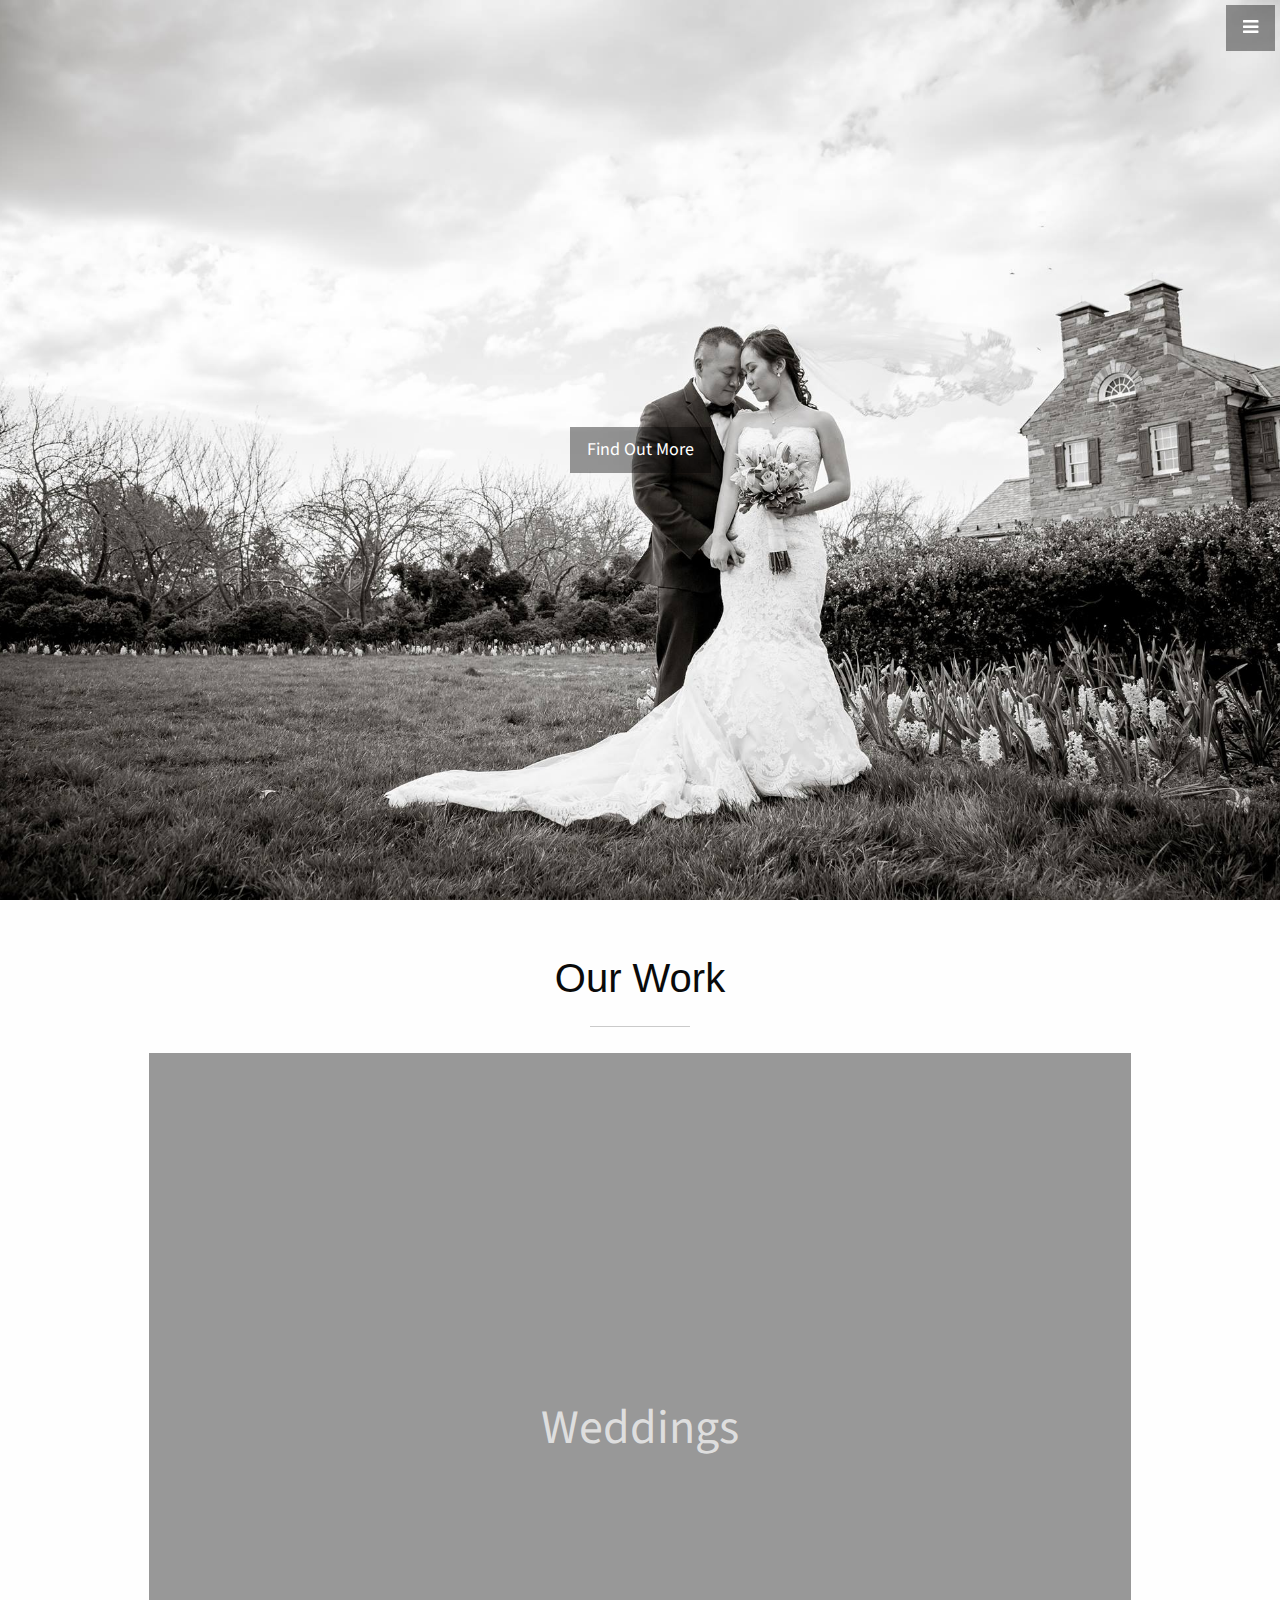
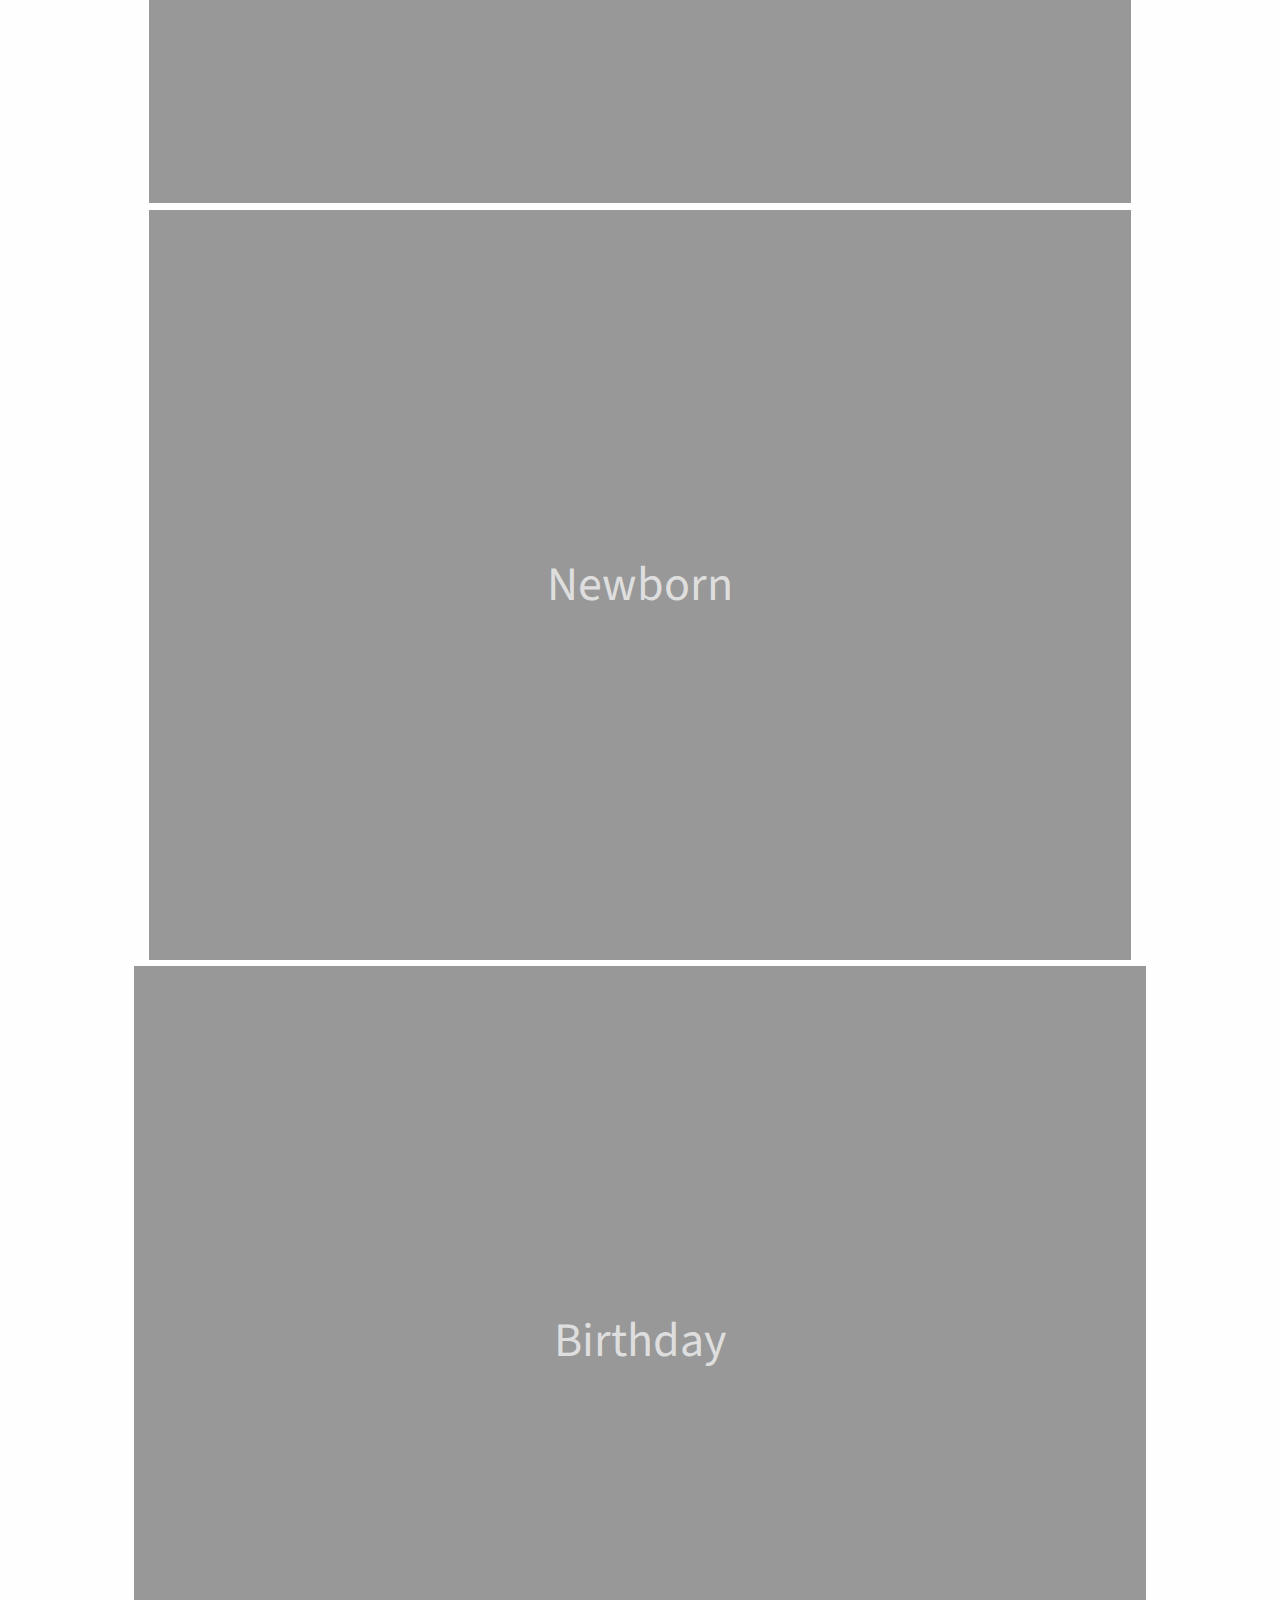
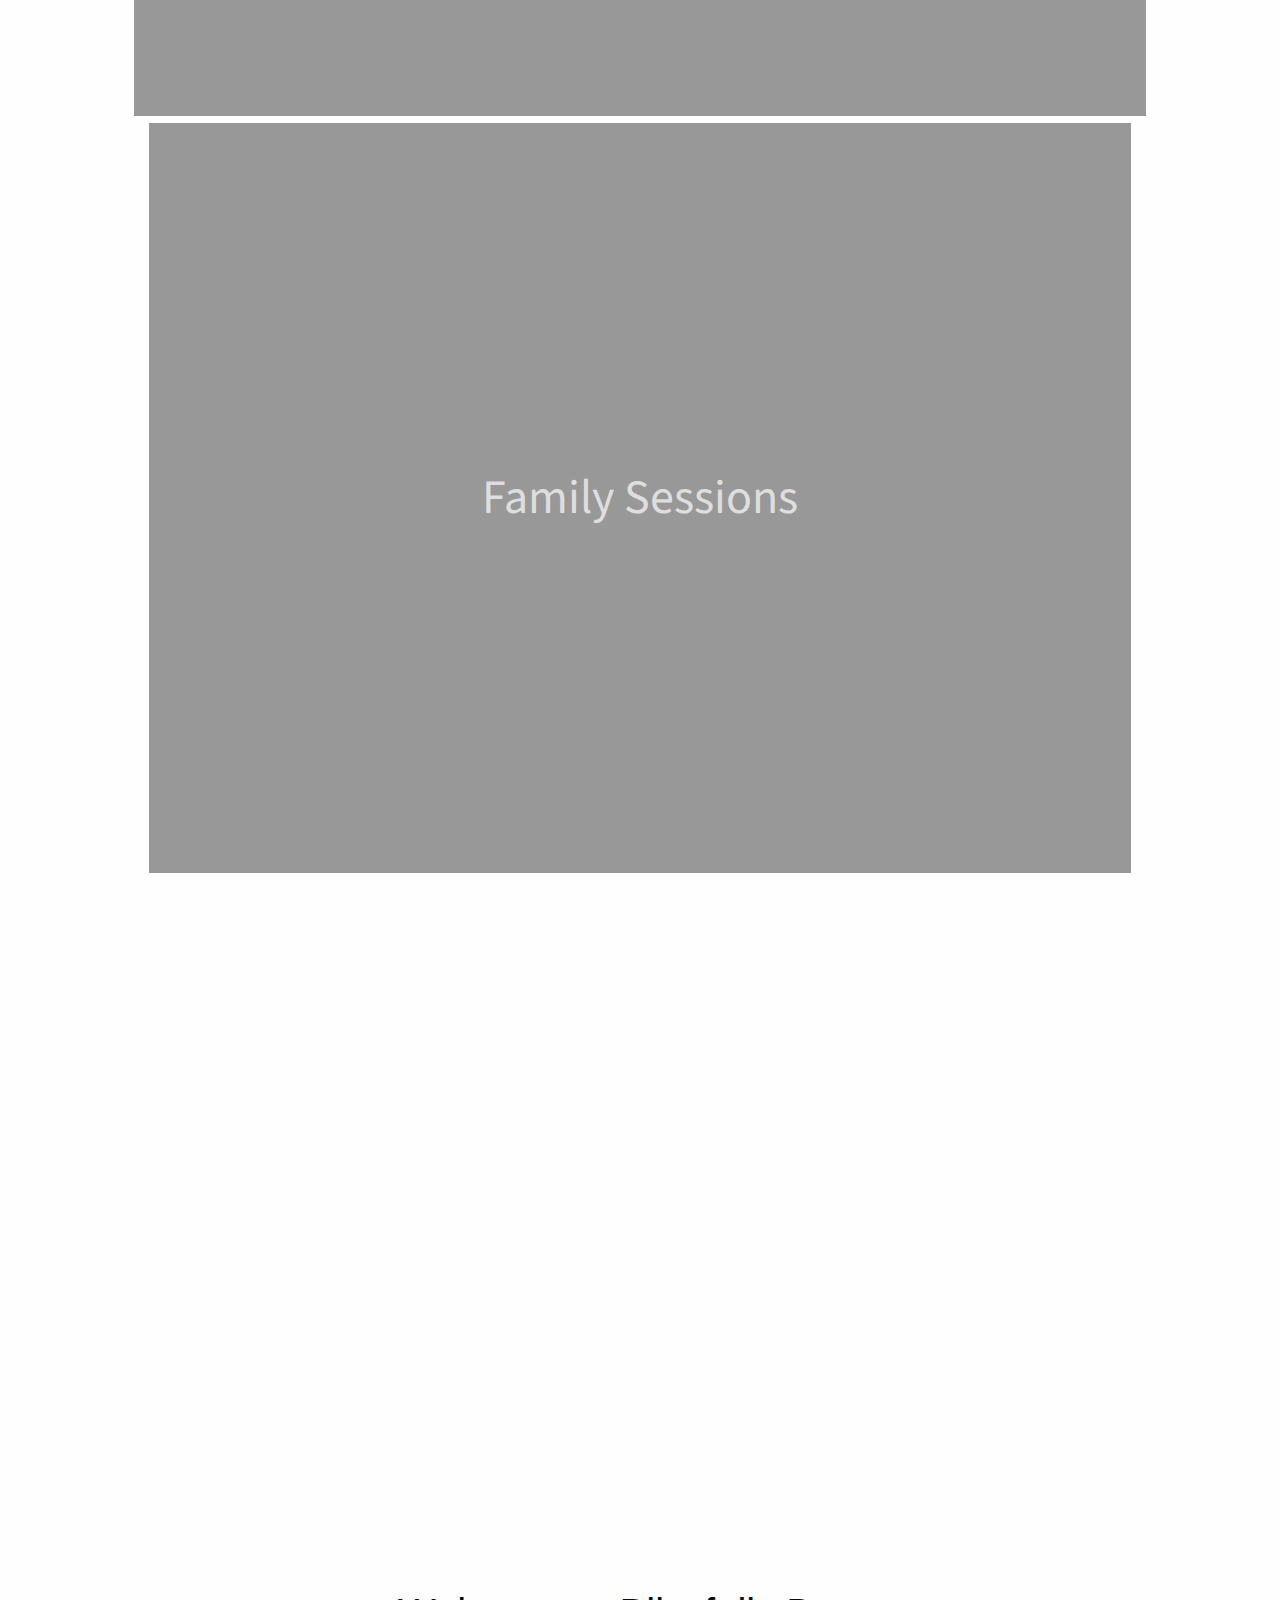
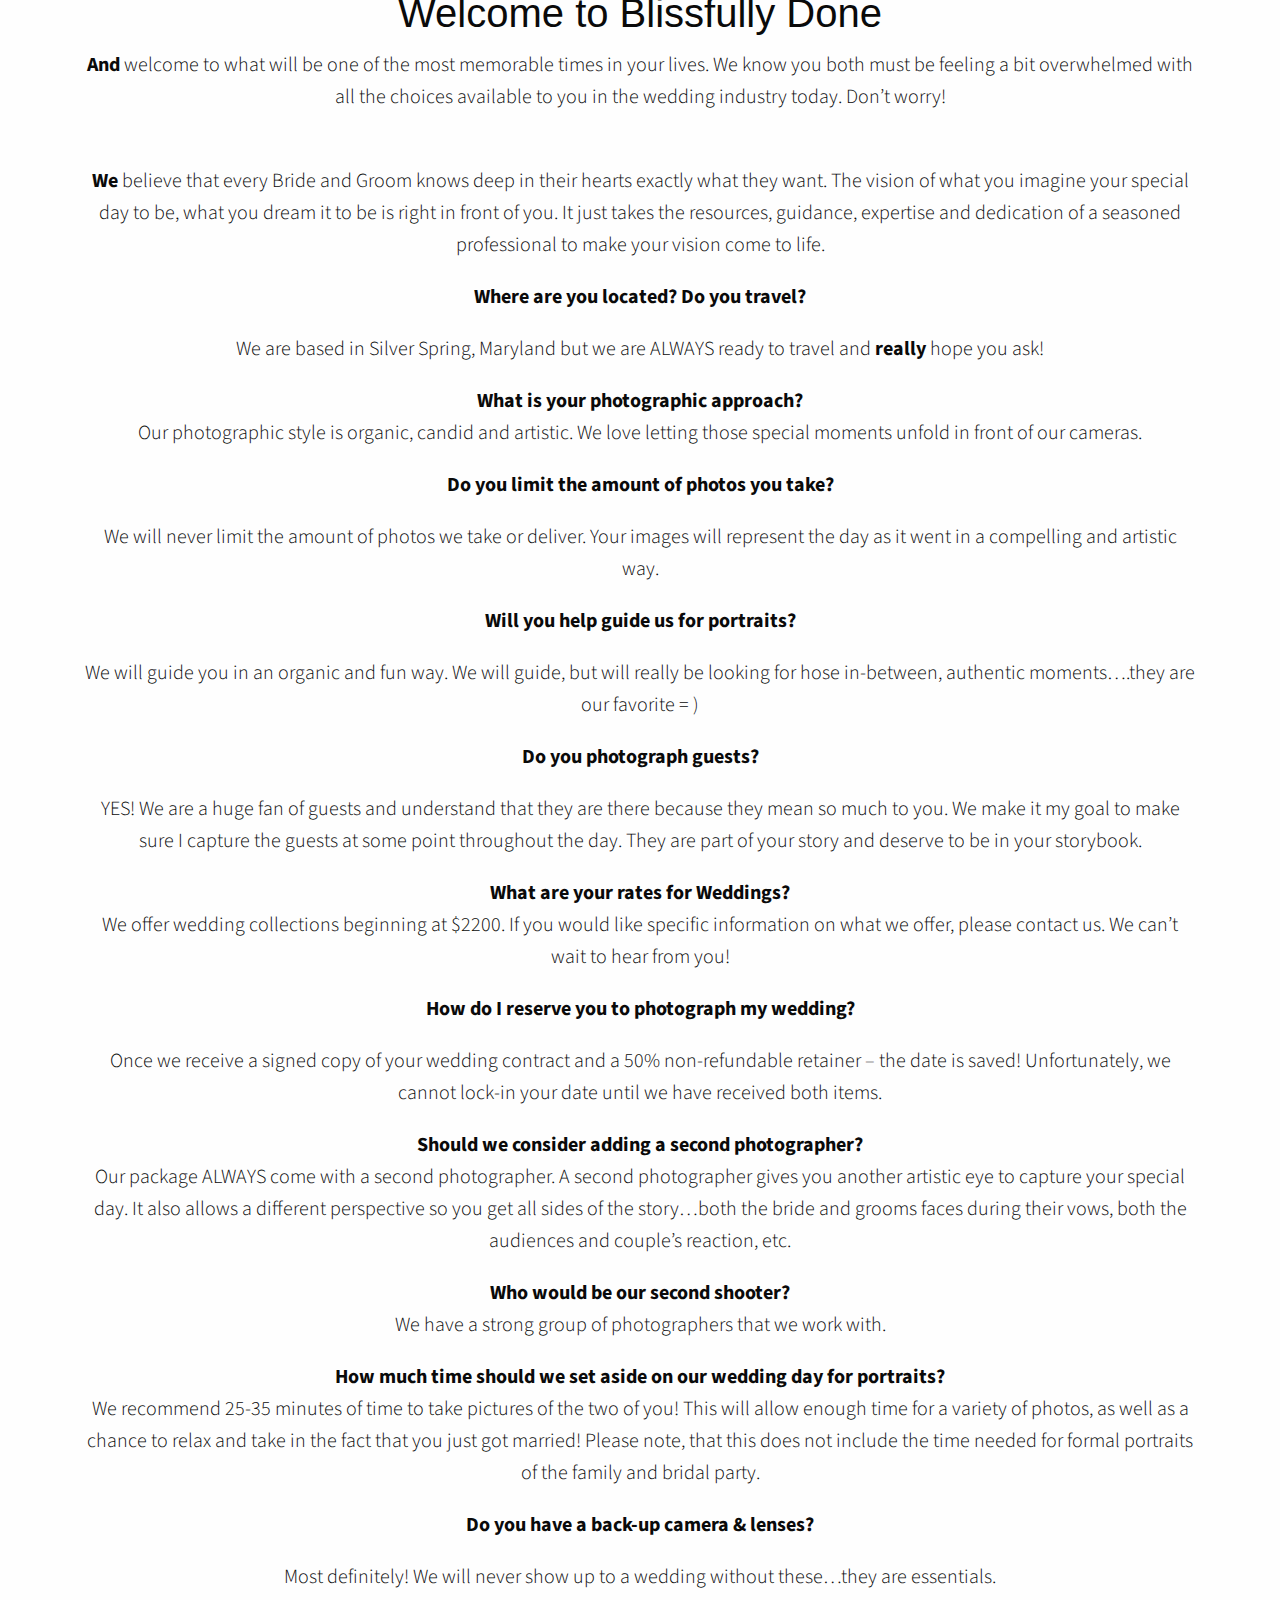
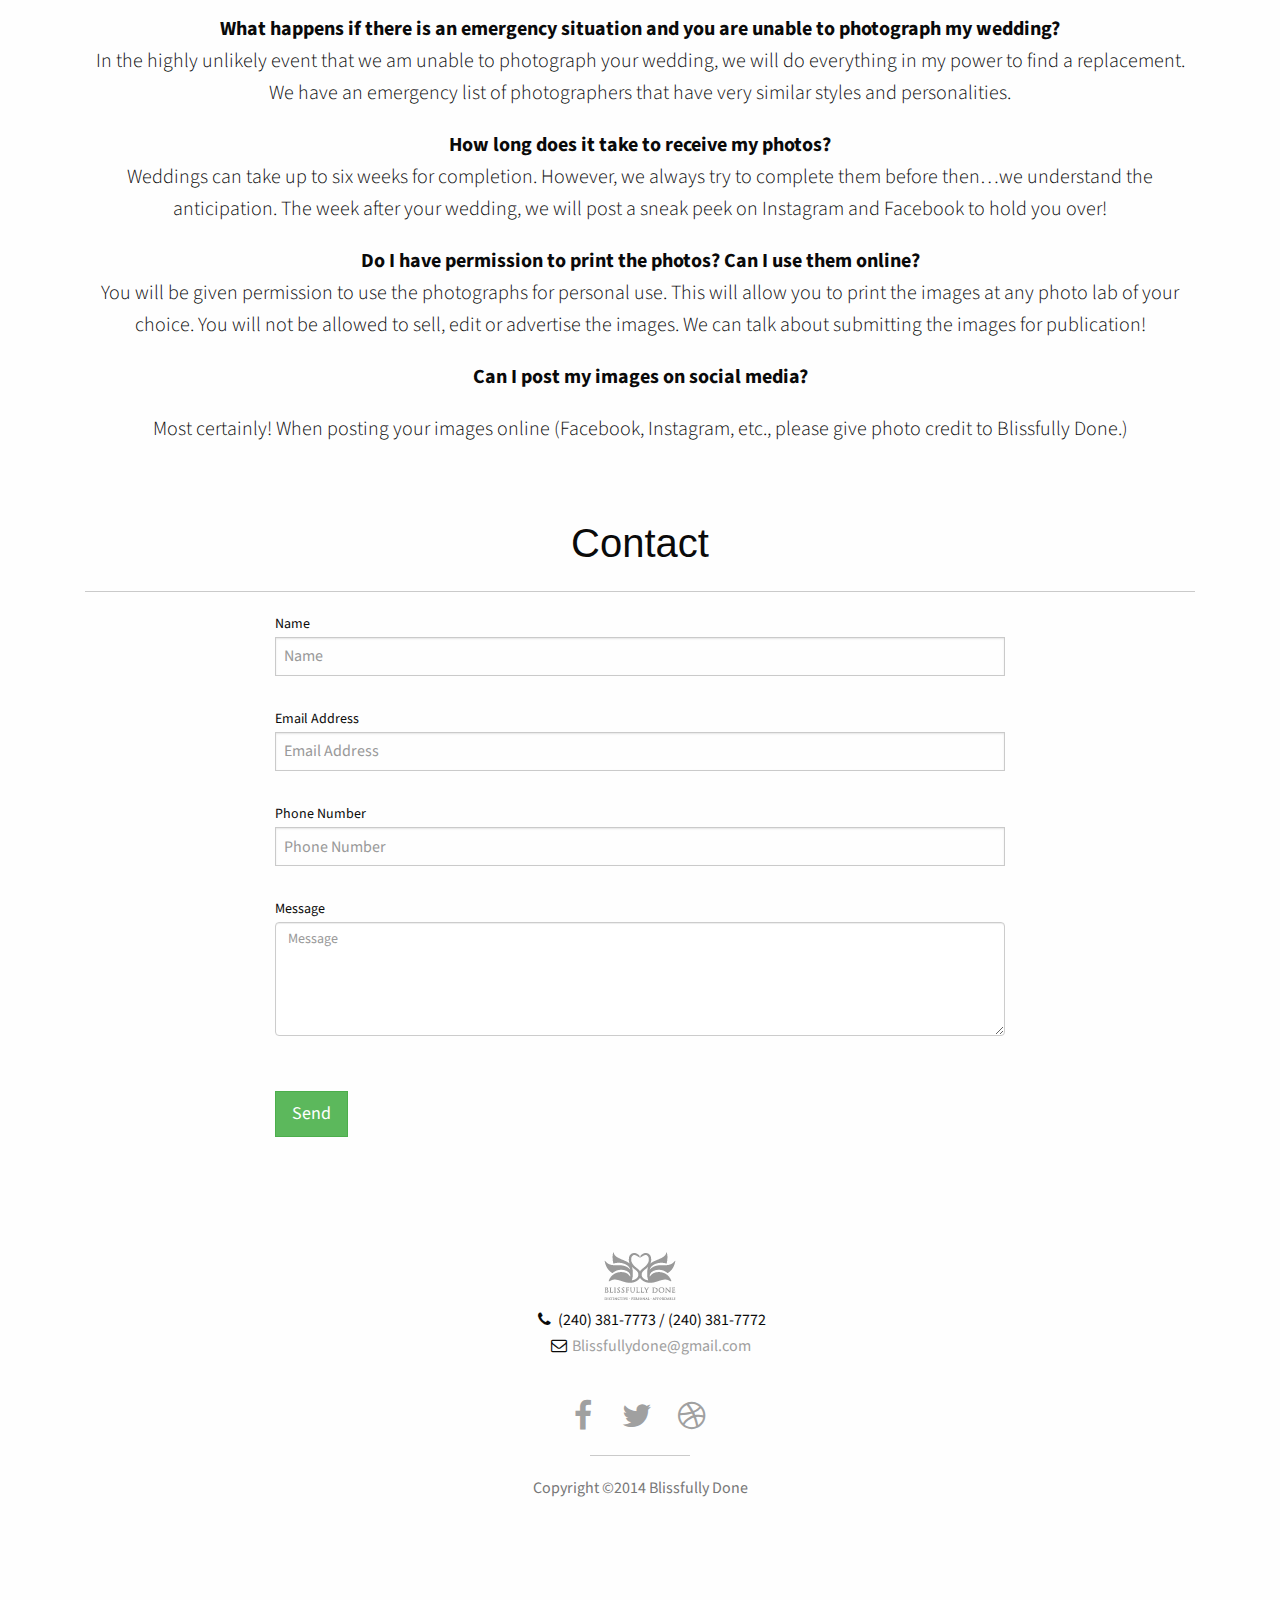
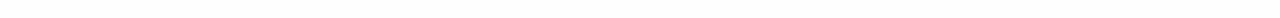
==== commit 12149abd: "updated files" ====
--- a/BootStrapSample/public_html/Home.html
+++ b/BootStrapSample/public_html/Home.html
@@ -111,9 +111,9 @@
                     </div>
                     <div class="row">
                         <div class="col-md-12 columns">
-                            <div class="Portfolio-thumbnail"  style="background-image: url('Images/portfolio-4.jpg')">
+                            <div class="Portfolio-thumbnail"  style="background-image: url('Images/Family/Family_Thumbnail.jpg')">
                                 <div class="text-center">
-                                    <a href="www">
+                                    <a href="www" class="btn btn-dark btn-lg">
                                         <span>Family Sessions</span>
                                     </a>
                                 </div> 
@@ -124,59 +124,60 @@
         </section>
         <section id="recent-blog-posts1">
             <div class="row small-up-1 medium-up-4 large-up-4">
+                 <div  class="column">
+                    <div class="blog-thumbnail" style="background-image: url('Images/Weddings/portfolio-3.jpg');">
+                        <div class="text-center">
+                            <div><a href="#"><span>David & Samantha</span></a></div>
+                        </div>
+                    </div>
+                </div>
                 <div  class="column">
-                    <div class="blog-thumbnail" style="background-image: url('Images/portfolio-1.jpg');">
-                        <div class="text-center">
-                            <div><a href="#"><span>sierra and john . mexico</span></a></div>
+                    <div class="blog-thumbnail" style="background-image: url('Images/Weddings/portfolio-4.jpg');">
+                        <div class="text-center">
+                            <div><a href="#"><span>Nguyen & Truc</span></a></div>
+                        </div>
+                    </div>
+                </div>  
+                 <div  class="column">
+                    <div class="blog-thumbnail" style="background-image: url('Images/Weddings/portfolio-2.jpg');">
+                        <div class="text-center">
+                            <div><a href="#"><span>Need to know </span></a></div>
                         </div>
                     </div>
                 </div>
                 <div  class="column">
-                    <div class="blog-thumbnail" style="background-image: url('Images/portfolio-2.jpg');">
-                        <div class="text-center">
-                            <div><a href="#"><span>Beth and Ben . Australia</span></a></div>
+                    <div class="blog-thumbnail" style="background-image: url('Images/Weddings/portfolio-1.jpg');">
+                        <div class="text-center">
+                            <div><a href="#"><span>Ashley & Mike</span></a></div>
+                        </div>
+                    </div>
+                </div>                
+               
+                 <div  class="column">
+                    <div class="blog-thumbnail" style="background-image: url('Images/Family/portfolio-1.jpg');">
+                        <div class="text-center">
+                            <div><a href="#"><span>Howard and Ngoc</span></a></div>
+                        </div>
+                    </div>
+                </div>
+                 <div  class="column">
+                    <div class="blog-thumbnail" style="background-image: url('Images/Birthday/portfolio-1.jpg');">
+                        <div class="text-center">
+                            <div><a href="#"><span>Nidhi</span></a></div>
                         </div>
                     </div>
                 </div>
                 <div  class="column">
-                    <div class="blog-thumbnail" style="background-image: url('Images/portfolio-3.jpg');">
-                        <div class="text-center">
-                            <div><a href="#"><span>nicole and jon . san francisco</span></a></div>
+                    <div class="blog-thumbnail" style="background-image: url('Images/NewBorn/portfolio-1.jpg');">
+                        <div class="text-center">
+                            <div><a href="#"><span>rebecca and dave . tofino</span></a></div>
                         </div>
                     </div>
                 </div>
                 <div  class="column">
-                    <div class="blog-thumbnail" style="background-image: url('Images/portfolio-4.jpg');">
-                        <div class="text-center">
-                            <div><a href="#"><span>emily and glenn . calgary</span></a></div>
-                        </div>
-                    </div>
-                </div>
-                <div  class="column">
-                    <div class="blog-thumbnail" style="background-image: url('Images/portfolio-4.jpg');">
-                        <div class="text-center">
-                            <div><a href="#"><span>kelsey and jeff . banff</span></a></div>
-                        </div>
-                    </div>
-                </div>
-                <div  class="column">
-                    <div class="blog-thumbnail" style="background-image: url('Images/portfolio-3.jpg');">
-                        <div class="text-center">
-                            <div><a href="#"><span>rebecca and dave . tofino</span></a></div>
-                        </div>
-                    </div>
-                </div>
-                <div  class="column">
-                    <div class="blog-thumbnail" style="background-image: url('Images/portfolio-2.jpg');">
-                        <div class="text-center">
-                            <div><a href="#"><span>sarah and josh . iceland</span></a></div>
-                        </div>
-                    </div>
-                </div>
-                <div  class="column">
-                    <div class="blog-thumbnail" style="background-image: url('Images/portfolio-1.jpg');">
-                        <div class="text-center">
-                            <div><a href="#"><span>brittany and kurt . st lucia</span></a></div>
+                    <div class="blog-thumbnail" style="background-image: url('Images/Family/portfolio-2.jpg');">
+                        <div class="text-center">
+                            <div><a href="#"><span>Thi's Family</span></a></div>
                         </div>
                     </div>
                 </div>
--- a/BootStrapSample/public_html/css/stylish-portfolio.css
+++ b/BootStrapSample/public_html/css/stylish-portfolio.css
@@ -14,6 +14,7 @@
 
 body {
     font-family: "Source Sans Pro","Helvetica Neue",Helvetica,Arial,sans-serif;
+    font-size: 1rem;
 }
 
 .text-vertical-center {
@@ -213,7 +214,7 @@
 /*View More */
 .Viewmore
 {
-   display: none;
+    display: none;
 }
 .Viewmore.active
 {
@@ -260,77 +261,77 @@
     width: 100%;
 }
 .Portfolio-thumbnail > div {
-	display: table;
-	height: 100%;
-	width: 100%;
+    display: table;
+    height: 100%;
+    width: 100%;
 }
 .Portfolio-thumbnail div a,
 .Portfolio-thumbnail div a:hover
 .Portfolio-thumbnail > div > div span {
-	color: rgba(255,255,255,.7);
+    color: rgba(255,255,255,.7);
 }
 
 .Portfolio-thumbnail > div a,
 .Portfolio-thumbnail > div > div
 {
-	display: table-cell;
-	opacity: 1;
-	vertical-align: middle;
-	transition: 		all .15s;
-   -moz-transition: 	all .15s;
-   -webkit-transition: 	all .15s;
+    display: table-cell;
+    opacity: 1;
+    vertical-align: middle;
+    transition: 		all .15s;
+    -moz-transition: 	all .15s;
+    -webkit-transition: 	all .15s;
 }
 
 .Portfolio-thumbnail > div a span,
 .Portfolio-thumbnail > div > div span {
-	font-size: 3rem;
+    font-size: 3rem;
 }
 .Portfolio-thumbnail > div > div span {
-	display: block;
-	margin: auto;
-	max-width: 80%;
+    display: block;
+    margin: auto;
+    max-width: 80%;
 }
 
 #recent-blog-posts .row .columns {
-	padding-left: 0.9375rem;
-		padding-right: 0.9375rem;
-		padding-top: 0.9375rem;
+    padding-left: 0.9375rem;
+    padding-right: 0.9375rem;
+    padding-top: 0.9375rem;
 }
 
 #recent-blog-posts .row .columns:first-child {
-	padding-left: 0.9375rem;
-		padding-right: 0.9375rem;
-		padding-top: 0.9375rem;
+    padding-left: 0.9375rem;
+    padding-right: 0.9375rem;
+    padding-top: 0.9375rem;
 }
 
 [class*="block-grid-"] {
-	display: block;
-	padding: 0;
-	margin: 0 -0.46875rem;
+    display: block;
+    padding: 0;
+    margin: 0 -0.46875rem;
 }
 
 #recent-blog-posts [class*="block-grid-"]>li {
-	float: left;
-		width: 50%;
-		padding: 0.46875rem 0.46875rem;
+    float: left;
+    width: 50%;
+    padding: 0.46875rem 0.46875rem;
 }
 
 .blog-thumbnail {
-	background-position: center center;
-	background-repeat: no-repeat;
-	-webkit-background-size: contain;
-	-moz-background-size: contain;
-	-o-background-size: contain;
-	background-size: contain;
-	display: block;
-	width: 100%;
-	position: relative;
-	overflow: hidden;
-        margin-bottom: 1rem;
+    background-position: center center;
+    background-repeat: no-repeat;
+    -webkit-background-size: contain;
+    -moz-background-size: contain;
+    -o-background-size: contain;
+    background-size: contain;
+    display: block;
+    width: 100%;
+    position: relative;
+    overflow: hidden;
+    margin-bottom: 1rem;
 }
 
 .blog-thumbnail:after {
-	content: "";
+    content: "";
     display: block;
     padding-top: 100%;
 }
@@ -346,31 +347,129 @@
 .blog-thumbnail > div > div
 {
 
-	display: table;
-	height: 100%;
-	width: 100%;
+    display: table;
+    height: 100%;
+    width: 100%;
 }
 
 .blog-thumbnail > div a {
-	display: table-cell;
-	opacity: 1;
-	vertical-align: middle;
-	transition: 		all .15s;
-   -moz-transition: 	all .15s;
-   -webkit-transition: 	all .15s;
+    display: table-cell;
+    opacity: 1;
+    vertical-align: middle;
+    transition: 		all .15s;
+    -moz-transition: 	all .15s;
+    -webkit-transition: 	all .15s;
 }
 
 
 
 .blog-thumbnail > div a span {
-	opacity: 1;
-	transition: 		all .15s;
-   -moz-transition: 	all .15s;
-   -webkit-transition: 	all .15s;	
+    opacity: 1;
+    transition: 	all .15s;
+    -moz-transition: 	all .15s;
+    -webkit-transition: 	all .15s;	
 }
 
 
 .blog-thumbnail > div a span {
-	font-size: 1.5rem;
-}
-
+    font-size: 1rem;
+}
+
+.blog-thumbnail div a {
+    font-family: 'Futura Light';
+    letter-spacing: 1px;
+    text-transform: uppercase;
+}
+
+a 
+{
+    color: rgb(160, 160, 160);
+    text-decoration: none;
+}
+.blog-thumbnail div a, .blog-thumbnail div a:hover {
+    color: rgba(255,255,255,.7);
+}
+
+#gallery-slideshow {
+    position: relative;
+    margin: auto;
+}
+
+#gallery-slideshow #next-prev {
+    background: rgba(255,255,255,.4);
+    padding: 25px;
+    position: absolute;
+    bottom: 40px;
+    right: 40px;
+    z-index: 100;
+}
+
+#gallery-slideshow #next-prev a {
+    color: rgb(255,255,255);
+    margin-left: 25px;
+}
+
+#gallery-slideshow #next-prev a:first-child {
+    margin-left: 0px;
+    margin-right: 25px;
+}
+
+.row .gallery-nav {
+    margin: 30px 0px;	
+}
+
+.gallery-nav .columns > div {
+    position: relative;
+    z-index: 1; 
+}
+
+.gallery-nav .columns > div:before {
+    border-top: 1px solid rgb(243,243,243);
+    content:"";
+    margin: 0 auto;
+    position: absolute;
+    top: 9px; left: 0; right: 0; bottom: 0;
+    width: 100%;
+    z-index: -1;	
+}
+
+.gallery-nav .menu-gallery-menu-container {
+    display: inline-block;
+    margin: auto;
+    text-align: center;
+    width: 100%;
+}
+
+.gallery-nav ul.menu {
+    background: rgb(255,255,255);
+    display: inline-block;
+    text-align: center;	
+    padding: 0px 10px;
+}
+
+.gallery-nav .menu-gallery-menu-container ul li {
+    display: inline-block;
+    margin: 0px 15px;
+}
+
+body.page-weddings .gallery-nav li.weddings a,
+body.page-connection .gallery-nav li.connection a, 
+body.page-boudoir .gallery-nav li.boudoir a  {
+    color: rgb(77,77,77);
+}
+
+.row.associate-info {
+    margin-top: 30px;
+}
+
+.container-table {
+    height: 100%;
+}
+.container-table {
+    display: table;
+    padding-top: 5px
+}
+.vertical-center-row {
+    display: table-cell;
+    vertical-align: middle;
+}